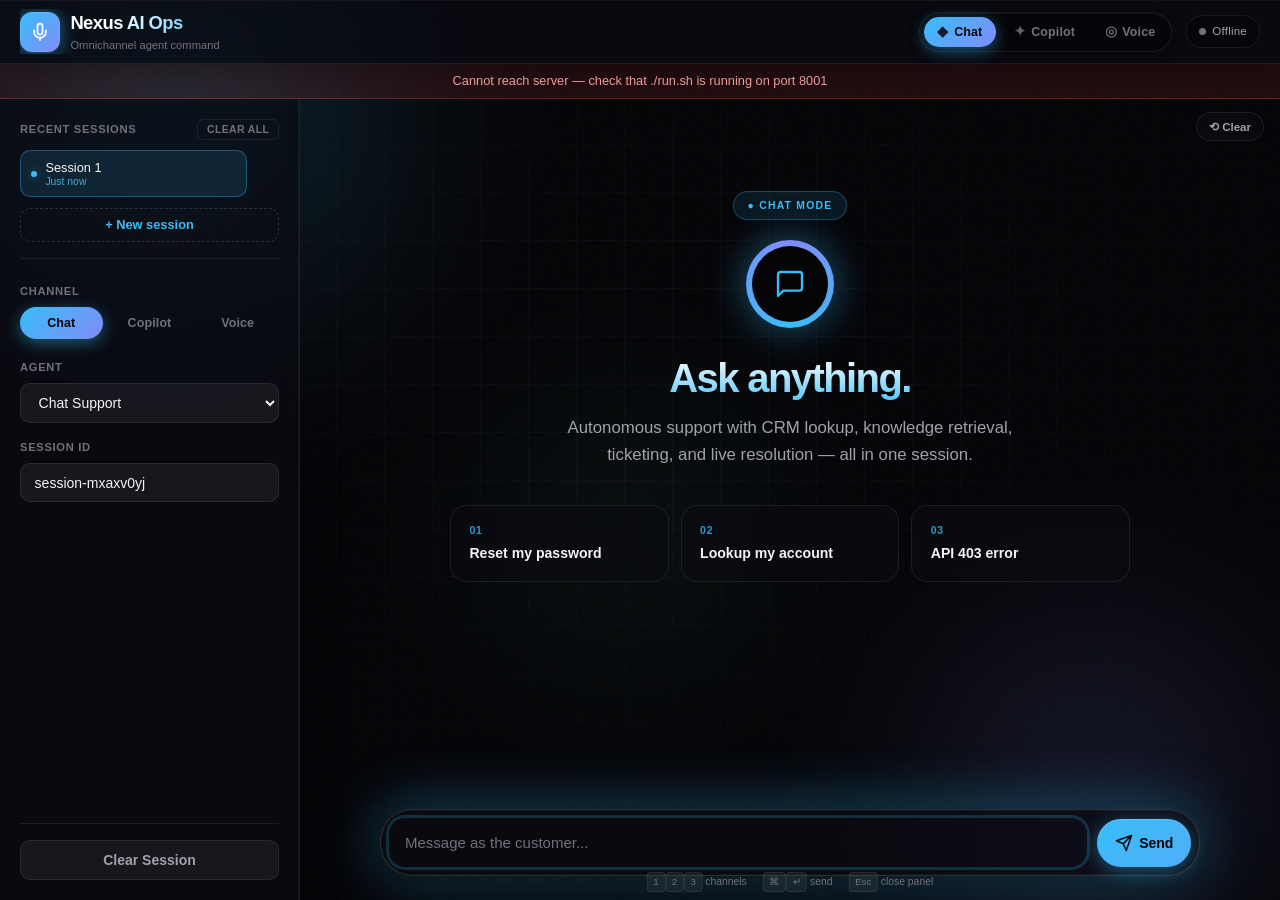
==== static/index.html @ c2dfa11c "Upgrade Nexus console UI with voice STT/TTS and session management. Deliver a premium operator conso" ====
<!DOCTYPE html>
<html lang="en">
<head>
  <meta charset="UTF-8" />
  <meta name="viewport" content="width=device-width, initial-scale=1.0, viewport-fit=cover" />
  <meta name="theme-color" content="#050508" />
  <meta name="description" content="Nexus AI Ops — omnichannel agent console" />
  <title>Nexus · AI Ops Console</title>
  <style>
    :root {
      --bg: #050508;
      --bg-elevated: #0c0c12;
      --surface: rgba(255, 255, 255, 0.04);
      --surface-hover: rgba(255, 255, 255, 0.07);
      --surface-2: rgba(255, 255, 255, 0.06);
      --glass: rgba(12, 12, 18, 0.72);
      --border: rgba(255, 255, 255, 0.08);
      --border-strong: rgba(255, 255, 255, 0.14);
      --text: #f4f4f5;
      --text-secondary: #a1a1aa;
      --text-muted: #71717a;
      --accent: #38bdf8;
      --accent-2: #818cf8;
      --accent-soft: rgba(56, 189, 248, 0.12);
      --accent-glow: rgba(56, 189, 248, 0.45);
      --accent-hover: #0ea5e9;
      --copilot: #c084fc;
      --copilot-glow: rgba(192, 132, 252, 0.4);
      --success: #34d399;
      --success-soft: rgba(52, 211, 153, 0.12);
      --warning: #fbbf24;
      --danger: #f87171;
      --voice: #2dd4bf;
      --voice-glow: rgba(45, 212, 191, 0.4);
      --voice-soft: rgba(45, 212, 191, 0.1);
      --radius-sm: 10px;
      --radius: 16px;
      --radius-lg: 24px;
      --radius-xl: 32px;
      --shadow: 0 8px 40px rgba(0, 0, 0, 0.55);
      --shadow-glow: 0 0 60px var(--mode-glow, rgba(56, 189, 248, 0.15));
      --header-h: 64px;
      --sidebar-w: 300px;
      --font: "DM Sans", -apple-system, BlinkMacSystemFont, sans-serif;
      --font-display: "Syne", "DM Sans", sans-serif;
      --transition: 0.25s cubic-bezier(0.4, 0, 0.2, 1);
      --mode-accent: var(--accent);
      --mode-glow: var(--accent-glow);
    }

    body[data-mode="copilot"] {
      --mode-accent: var(--copilot);
      --mode-glow: var(--copilot-glow);
    }
    body[data-mode="voice"] {
      --mode-accent: var(--voice);
      --mode-glow: var(--voice-glow);
    }

    @import url("https://fonts.googleapis.com/css2?family=DM+Sans:ital,opsz,wght@0,9..40,400;0,9..40,500;0,9..40,600;0,9..40,700;1,9..40,400&family=Syne:wght@600;700;800&display=swap");

    *, *::before, *::after { box-sizing: border-box; margin: 0; padding: 0; }

    html {
      height: 100%;
      -webkit-text-size-adjust: 100%;
    }

    body {
      font-family: var(--font);
      background: var(--bg);
      color: var(--text);
      min-height: 100%;
      min-height: 100dvh;
      display: flex;
      flex-direction: column;
      line-height: 1.5;
      overflow: hidden;
      transition: --mode-accent 0.6s ease;
    }

    .ambient-orbs {
      position: fixed;
      inset: 0;
      pointer-events: none;
      z-index: 0;
      overflow: hidden;
    }
    .orb {
      position: absolute;
      border-radius: 50%;
      filter: blur(80px);
      opacity: 0.5;
      animation: orbFloat 20s ease-in-out infinite;
    }
    .orb-1 {
      width: 55vw;
      height: 55vw;
      max-width: 600px;
      max-height: 600px;
      background: radial-gradient(circle, var(--mode-glow), transparent 70%);
      top: -20%;
      left: -10%;
    }
    .orb-2 {
      width: 45vw;
      height: 45vw;
      max-width: 500px;
      max-height: 500px;
      background: radial-gradient(circle, rgba(129, 140, 248, 0.35), transparent 70%);
      bottom: -15%;
      right: -5%;
      animation-delay: -7s;
    }
    .orb-3 {
      width: 30vw;
      height: 30vw;
      max-width: 350px;
      max-height: 350px;
      background: radial-gradient(circle, rgba(52, 211, 153, 0.2), transparent 70%);
      top: 40%;
      left: 35%;
      animation-delay: -14s;
    }
    @keyframes orbFloat {
      0%, 100% { transform: translate(0, 0) scale(1); }
      33% { transform: translate(3%, 5%) scale(1.05); }
      66% { transform: translate(-2%, 3%) scale(0.95); }
    }

    body::before {
      content: "";
      position: fixed;
      inset: 0;
      background-image:
        linear-gradient(rgba(255,255,255,0.025) 1px, transparent 1px),
        linear-gradient(90deg, rgba(255,255,255,0.025) 1px, transparent 1px);
      background-size: 48px 48px;
      mask-image: radial-gradient(ellipse 80% 70% at 50% 40%, black 20%, transparent 75%);
      pointer-events: none;
      z-index: 0;
    }

    body::after {
      content: "";
      position: fixed;
      inset: 0;
      background: url("data:image/svg+xml,%3Csvg viewBox='0 0 256 256' xmlns='http://www.w3.org/2000/svg'%3E%3Cfilter id='n'%3E%3CfeTurbulence type='fractalNoise' baseFrequency='0.9' numOctaves='4' stitchTiles='stitch'/%3E%3C/filter%3E%3Crect width='100%25' height='100%25' filter='url(%23n)' opacity='0.04'/%3E%3C/svg%3E");
      pointer-events: none;
      z-index: 0;
      opacity: 0.4;
    }

    /* ── Header ── */
    header {
      position: relative;
      z-index: 50;
      height: var(--header-h);
      padding: 0 1.25rem;
      padding-left: max(1.25rem, env(safe-area-inset-left));
      padding-right: max(1.25rem, env(safe-area-inset-right));
      background: var(--glass);
      backdrop-filter: blur(20px) saturate(1.4);
      -webkit-backdrop-filter: blur(20px) saturate(1.4);
      border-bottom: 1px solid var(--border);
      box-shadow: 0 1px 0 rgba(255,255,255,0.04) inset, 0 4px 30px rgba(0,0,0,0.3);
      display: flex;
      align-items: center;
      gap: 0.85rem;
      flex-shrink: 0;
    }

    .menu-btn {
      display: none;
      width: 40px;
      height: 40px;
      border: 1px solid var(--border);
      border-radius: var(--radius-sm);
      background: var(--surface);
      color: var(--text);
      cursor: pointer;
      align-items: center;
      justify-content: center;
      flex-shrink: 0;
      transition: background var(--transition);
    }
    .menu-btn:hover { background: var(--surface-hover); }
    .menu-btn svg { width: 20px; height: 20px; }

    .brand {
      display: flex;
      align-items: center;
      gap: 0.65rem;
      min-width: 0;
      flex: 1 1 auto;
      overflow: hidden;
    }

    .brand-icon {
      width: 40px;
      height: 40px;
      border-radius: 12px;
      background: linear-gradient(135deg, var(--mode-accent), var(--accent-2));
      display: flex;
      align-items: center;
      justify-content: center;
      flex-shrink: 0;
      box-shadow: 0 4px 20px var(--mode-glow), 0 0 0 1px rgba(255,255,255,0.1) inset;
      position: relative;
    }
    .brand-icon::after {
      content: "";
      position: absolute;
      inset: -2px;
      border-radius: 14px;
      background: linear-gradient(135deg, var(--mode-accent), transparent);
      opacity: 0.3;
      z-index: -1;
      filter: blur(6px);
    }
    .brand-icon svg { width: 20px; height: 20px; color: white; }

    .brand-text h1 {
      font-family: var(--font-display);
      font-size: clamp(1rem, 2.5vw, 1.15rem);
      font-weight: 700;
      letter-spacing: -0.03em;
      white-space: nowrap;
      overflow: hidden;
      text-overflow: ellipsis;
      background: linear-gradient(135deg, #fff 30%, var(--mode-accent));
      -webkit-background-clip: text;
      -webkit-text-fill-color: transparent;
      background-clip: text;
    }
    .brand-text p {
      font-size: 0.7rem;
      color: var(--text-muted);
      display: none;
    }
    @media (min-width: 480px) {
      .brand-text p { display: block; }
    }

    .header-modes {
      display: flex;
      gap: 0.2rem;
      background: rgba(0, 0, 0, 0.35);
      border: 1px solid var(--border);
      border-radius: 999px;
      padding: 4px;
      flex: 0 0 auto;
      flex-shrink: 0;
      z-index: 2;
      box-shadow: 0 2px 12px rgba(0,0,0,0.25), inset 0 1px 0 rgba(255,255,255,0.05);
    }
    .header-modes .tab {
      flex: 0 0 auto;
      min-width: 4.5rem;
      padding: 0.5rem 0.75rem;
      border-radius: 999px;
      touch-action: manipulation;
      display: inline-flex;
      align-items: center;
      justify-content: center;
      gap: 0.35rem;
    }
    .tab-icon { font-size: 0.85rem; line-height: 1; opacity: 0.85; }
    @media (max-width: 520px) {
      .header-modes .tab { font-size: 0.65rem; min-width: 3.5rem; padding: 0.4rem 0.45rem; }
      .status-pill span { display: none; }
      .brand-text p { display: none !important; }
    }

    .channel-bar {
      display: none;
      position: relative;
      z-index: 49;
      padding: 0.5rem 1rem;
      gap: 0.5rem;
      background: rgba(17, 24, 32, 0.95);
      border-bottom: 1px solid var(--border);
      flex-shrink: 0;
    }
    .channel-bar .tab {
      flex: 1;
      min-height: 40px;
      touch-action: manipulation;
    }
    @media (max-width: 640px) {
      .channel-bar { display: flex; }
    }

    .header-actions {
      display: flex;
      align-items: center;
      gap: 0.5rem;
      flex-shrink: 0;
    }

    .status-pill {
      display: flex;
      align-items: center;
      gap: 0.4rem;
      padding: 0.4rem 0.75rem;
      background: rgba(0, 0, 0, 0.3);
      border: 1px solid var(--border);
      border-radius: 999px;
      font-size: 0.72rem;
      font-weight: 500;
      color: var(--text-secondary);
      letter-spacing: 0.02em;
    }
    .status-dot {
      width: 7px;
      height: 7px;
      border-radius: 50%;
      background: var(--text-muted);
      flex-shrink: 0;
    }
    .status-dot.online {
      background: var(--success);
      box-shadow: 0 0 12px var(--success), 0 0 4px var(--success);
      animation: statusPulse 2s ease infinite;
    }
    @keyframes statusPulse {
      0%, 100% { opacity: 1; }
      50% { opacity: 0.6; }
    }

    /* ── Layout ── */
    .app-shell {
      position: relative;
      z-index: 1;
      flex: 1;
      display: flex;
      min-height: 0;
      overflow: hidden;
    }

    .sidebar-overlay {
      display: none;
      position: fixed;
      inset: 0;
      top: var(--header-h);
      background: rgba(0, 0, 0, 0.55);
      z-index: 40;
      opacity: 0;
      transition: opacity var(--transition);
      pointer-events: none;
    }
    .sidebar-overlay.open {
      opacity: 1;
      pointer-events: auto;
    }

    .sidebar {
      width: var(--sidebar-w);
      flex-shrink: 0;
      background: var(--glass);
      backdrop-filter: blur(24px) saturate(1.3);
      border-right: 1px solid var(--border);
      box-shadow: 4px 0 40px rgba(0,0,0,0.2), inset -1px 0 0 rgba(255,255,255,0.04);
      display: flex;
      flex-direction: column;
      gap: 1.25rem;
      padding: 1.25rem;
      padding-bottom: max(1.25rem, env(safe-area-inset-bottom));
      overflow-y: auto;
      transition: transform var(--transition);
    }

    @media (max-width: 899px) {
      .menu-btn { display: flex; }
      .sidebar {
        position: fixed;
        top: var(--header-h);
        left: 0;
        bottom: 0;
        z-index: 45;
        transform: translateX(-100%);
        box-shadow: var(--shadow);
      }
      .sidebar.open { transform: translateX(0); }
      .sidebar-overlay { display: block; }
    }

    .field label {
      display: block;
      font-size: 0.7rem;
      font-weight: 600;
      text-transform: uppercase;
      letter-spacing: 0.06em;
      color: var(--text-muted);
      margin-bottom: 0.45rem;
    }

    .field + .field { margin-top: 1rem; }

    select, input[type="text"] {
      width: 100%;
      padding: 0.65rem 0.85rem;
      background: var(--surface-2);
      border: 1px solid var(--border);
      border-radius: var(--radius-sm);
      color: var(--text);
      font-size: 0.875rem;
      font-family: inherit;
      transition: border-color var(--transition), box-shadow var(--transition);
    }
    select:focus, input:focus, textarea:focus {
      outline: none;
      border-color: var(--mode-accent);
      box-shadow: 0 0 0 3px color-mix(in srgb, var(--mode-accent) 20%, transparent);
    }

    .tabs, .header-modes {
      display: flex;
      gap: 0.35rem;
    }
    @media (min-width: 900px) {
      .sidebar .tabs { display: flex; }
    }
    @media (max-width: 899px) {
      .sidebar .tabs { display: none; }
    }

    .tab {
      flex: 1;
      padding: 0.55rem 0.5rem;
      background: transparent;
      border: none;
      border-radius: 999px;
      color: var(--text-muted);
      cursor: pointer;
      font-size: 0.78rem;
      font-weight: 600;
      font-family: inherit;
      text-align: center;
      transition: all var(--transition);
      white-space: nowrap;
      letter-spacing: 0.01em;
    }
    .tab:hover { color: var(--text); background: var(--surface-hover); }
    .tab.active {
      background: linear-gradient(135deg, var(--mode-accent), color-mix(in srgb, var(--mode-accent) 60%, var(--accent-2)));
      color: #050508;
      box-shadow: 0 4px 16px var(--mode-glow), inset 0 1px 0 rgba(255,255,255,0.25);
    }
    body[data-mode="copilot"] .tab.active[data-mode="copilot"],
    body[data-mode="copilot"] .channel-bar .tab.active {
      background: linear-gradient(135deg, #c084fc, #a855f7);
      box-shadow: 0 4px 16px var(--copilot-glow);
    }
    body[data-mode="voice"] .tab.active[data-mode="voice"],
    body[data-mode="voice"] .channel-bar .tab.active {
      background: linear-gradient(135deg, #2dd4bf, #14b8a6);
      box-shadow: 0 4px 16px var(--voice-glow);
    }
    body[data-mode="chat"] .tab.active[data-mode="chat"],
    body[data-mode="chat"] .channel-bar .tab.active {
      background: linear-gradient(135deg, #38bdf8, #818cf8);
      box-shadow: 0 4px 16px var(--accent-glow);
    }

    .sidebar-footer {
      margin-top: auto;
      padding-top: 1rem;
      border-top: 1px solid var(--border);
    }

    .btn {
      display: inline-flex;
      align-items: center;
      justify-content: center;
      gap: 0.4rem;
      padding: 0.7rem 1.1rem;
      border: none;
      border-radius: var(--radius-sm);
      font-size: 0.875rem;
      font-weight: 600;
      font-family: inherit;
      cursor: pointer;
      transition: all var(--transition);
    }
    .btn:disabled { opacity: 0.45; cursor: not-allowed; }
    .btn-primary {
      background: linear-gradient(135deg, var(--mode-accent), color-mix(in srgb, var(--mode-accent) 70%, var(--accent-2)));
      color: #050508;
      font-weight: 700;
      box-shadow: 0 4px 20px var(--mode-glow), inset 0 1px 0 rgba(255,255,255,0.2);
    }
    .btn-primary:hover:not(:disabled) {
      filter: brightness(1.1);
      transform: translateY(-1px);
      box-shadow: 0 6px 28px var(--mode-glow);
    }
    .btn-success {
      background: var(--success);
      color: white;
      width: 100%;
    }
    .btn-success:hover:not(:disabled) { filter: brightness(1.08); }
    .btn-ghost {
      background: var(--surface-2);
      color: var(--text-secondary);
      border: 1px solid var(--border);
      width: 100%;
    }
    .btn-ghost:hover:not(:disabled) {
      background: var(--surface-hover);
      color: var(--text);
    }

    .call-info {
      font-size: 0.75rem;
      color: var(--text-muted);
      padding: 0.75rem;
      background: var(--surface-2);
      border: 1px solid var(--border);
      border-radius: var(--radius-sm);
      line-height: 1.55;
      margin-top: 0.75rem;
    }

    /* ── Main chat area ── */
    .main {
      position: relative;
      flex: 1;
      display: flex;
      flex-direction: column;
      min-width: 0;
      min-height: 0;
      background: transparent;
    }

    .messages {
      flex: 1;
      min-height: 0;
      overflow-y: auto;
      overflow-x: hidden;
      padding: 1.5rem;
      padding-left: max(1.5rem, env(safe-area-inset-left));
      padding-right: max(1.5rem, env(safe-area-inset-right));
      display: flex;
      flex-direction: column;
      gap: 1.15rem;
      overscroll-behavior: contain;
      -webkit-overflow-scrolling: touch;
      max-width: 920px;
      width: 100%;
      margin: 0 auto;
    }

    @media (min-width: 768px) {
      .messages { padding: 2rem 2.5rem; }
    }

    .welcome {
      display: flex;
      flex-direction: column;
      align-items: center;
      justify-content: center;
      text-align: center;
      padding: 2.5rem 1rem 3rem;
      min-height: min(65vh, 520px);
      animation: fadeUp 0.5s ease;
      position: relative;
      width: 100%;
    }
    @keyframes fadeUp {
      from { opacity: 0; transform: translateY(20px); }
      to { opacity: 1; transform: translateY(0); }
    }

    .welcome-hero-ring {
      width: 88px;
      height: 88px;
      border-radius: 50%;
      background: conic-gradient(from 180deg, var(--mode-accent), var(--accent-2), var(--mode-accent));
      display: flex;
      align-items: center;
      justify-content: center;
      margin-bottom: 1.75rem;
      animation: ringSpin 8s linear infinite;
      box-shadow: 0 0 40px var(--mode-glow);
    }
    .welcome-hero-ring-inner {
      width: 76px;
      height: 76px;
      border-radius: 50%;
      background: var(--bg);
      display: flex;
      align-items: center;
      justify-content: center;
    }
    .welcome-hero-ring-inner svg {
      width: 32px;
      height: 32px;
      color: var(--mode-accent);
    }
    @keyframes ringSpin {
      to { transform: rotate(360deg); }
    }

    .welcome-title {
      font-family: var(--font-display);
      font-size: clamp(1.75rem, 5vw, 2.5rem);
      font-weight: 800;
      letter-spacing: -0.04em;
      line-height: 1.1;
      margin-bottom: 0.85rem;
      max-width: 520px;
      background: linear-gradient(180deg, #fff 0%, var(--mode-accent) 120%);
      -webkit-background-clip: text;
      -webkit-text-fill-color: transparent;
      background-clip: text;
    }
    .welcome-sub {
      color: var(--text-secondary);
      font-size: clamp(0.9rem, 2vw, 1.05rem);
      max-width: 500px;
      line-height: 1.65;
      font-weight: 400;
    }

    .channel-badge {
      display: inline-flex;
      align-items: center;
      gap: 0.35rem;
      font-size: 0.65rem;
      font-weight: 700;
      text-transform: uppercase;
      letter-spacing: 0.12em;
      padding: 0.35rem 0.85rem;
      border-radius: 999px;
      margin-bottom: 1.25rem;
      border: 1px solid;
    }
    .channel-badge.chat {
      background: rgba(56, 189, 248, 0.1);
      color: var(--accent);
      border-color: rgba(56, 189, 248, 0.3);
    }
    .channel-badge.copilot {
      background: rgba(192, 132, 252, 0.1);
      color: var(--copilot);
      border-color: rgba(192, 132, 252, 0.3);
    }
    .channel-badge.voice {
      background: rgba(45, 212, 191, 0.1);
      color: var(--voice);
      border-color: rgba(45, 212, 191, 0.3);
    }

    .suggestions {
      display: grid;
      grid-template-columns: repeat(auto-fit, minmax(200px, 1fr));
      gap: 0.75rem;
      margin-top: 2.25rem;
      width: 100%;
      max-width: 680px;
    }

    .suggestion {
      position: relative;
      padding: 1.1rem 1.15rem;
      background: var(--glass);
      backdrop-filter: blur(12px);
      border: 1px solid var(--border);
      border-radius: var(--radius);
      font-size: 0.88rem;
      font-weight: 600;
      font-family: inherit;
      cursor: pointer;
      color: var(--text);
      text-align: left;
      transition: all 0.3s cubic-bezier(0.4, 0, 0.2, 1);
      line-height: 1.4;
      overflow: hidden;
      display: flex;
      flex-direction: column;
      gap: 0.35rem;
      animation: fadeUp 0.5s ease backwards;
    }
    .suggestion:nth-child(1) { animation-delay: 0.1s; }
    .suggestion:nth-child(2) { animation-delay: 0.18s; }
    .suggestion:nth-child(3) { animation-delay: 0.26s; }
    .suggestion::before {
      content: "";
      position: absolute;
      inset: 0;
      background: linear-gradient(135deg, var(--mode-glow), transparent 60%);
      opacity: 0;
      transition: opacity var(--transition);
    }
    .suggestion:hover {
      border-color: color-mix(in srgb, var(--mode-accent) 50%, transparent);
      transform: translateY(-3px);
      box-shadow: 0 12px 40px rgba(0,0,0,0.35), 0 0 0 1px color-mix(in srgb, var(--mode-accent) 30%, transparent);
    }
    .suggestion:hover::before { opacity: 0.15; }
    .suggestion-num {
      font-size: 0.65rem;
      font-weight: 700;
      color: var(--mode-accent);
      letter-spacing: 0.08em;
      opacity: 0.8;
    }
    .suggestion-label { position: relative; z-index: 1; }
    .suggestion-arrow {
      position: absolute;
      right: 1rem;
      top: 50%;
      transform: translateY(-50%);
      color: var(--mode-accent);
      opacity: 0;
      transition: all var(--transition);
      font-size: 1.1rem;
    }
    .suggestion:hover .suggestion-arrow {
      opacity: 1;
      right: 0.85rem;
    }

    /* ── Messages ── */
    .msg-row {
      display: flex;
      gap: 0.65rem;
      max-width: 100%;
      animation: fadeUp 0.25s ease;
    }
    .msg-row.user { flex-direction: row-reverse; align-self: flex-end; }
    .msg-row.agent, .msg-row.voice { align-self: flex-start; }
    .msg-row.system { align-self: center; justify-content: center; }

    .avatar {
      width: 36px;
      height: 36px;
      border-radius: 50%;
      flex-shrink: 0;
      display: flex;
      align-items: center;
      justify-content: center;
      font-size: 0.65rem;
      font-weight: 800;
      margin-top: 2px;
      letter-spacing: -0.02em;
      box-shadow: 0 2px 12px rgba(0,0,0,0.3);
    }
    .msg-row.user .avatar {
      background: linear-gradient(135deg, var(--mode-accent), var(--accent-2));
      color: #050508;
    }
    .msg-row.agent .avatar {
      background: var(--glass);
      border: 1px solid var(--border-strong);
      color: var(--mode-accent);
      backdrop-filter: blur(8px);
    }
    .msg-row.voice .avatar {
      background: linear-gradient(135deg, rgba(45,212,191,0.2), rgba(45,212,191,0.05));
      border: 1px solid rgba(45, 212, 191, 0.35);
      color: var(--voice);
    }
    .msg-row.copilot .bubble {
      background: linear-gradient(135deg, rgba(192,132,252,0.12), rgba(168,85,247,0.06));
      border: 1px solid rgba(192, 132, 252, 0.25);
      box-shadow: 0 4px 24px rgba(192, 132, 252, 0.08), inset 0 1px 0 rgba(255,255,255,0.05);
    }
    .msg-row.copilot .avatar {
      background: linear-gradient(135deg, rgba(192,132,252,0.25), rgba(168,85,247,0.1));
      border: 1px solid rgba(192, 132, 252, 0.4);
      color: var(--copilot);
    }
    .msg-row.copilot .bubble-label {
      color: var(--copilot);
      font-size: 0.65rem;
      font-weight: 700;
      text-transform: uppercase;
      letter-spacing: 0.08em;
      margin-bottom: 0.4rem;
    }
    .copilot-line { margin: 0.35rem 0; }
    .copilot-line strong { color: var(--text); }

    textarea.summary-input {
      width: 100%;
      min-height: 88px;
      padding: 0.65rem 0.85rem;
      background: var(--surface-2);
      border: 1px solid var(--border);
      border-radius: var(--radius-sm);
      color: var(--text);
      font-size: 0.875rem;
      font-family: inherit;
      resize: vertical;
      line-height: 1.5;
    }

    .bubble {
      max-width: min(85%, 640px);
      padding: 1rem 1.15rem;
      border-radius: var(--radius-lg);
      font-size: clamp(0.875rem, 2vw, 0.9375rem);
      line-height: 1.6;
      word-break: break-word;
    }
    .msg-row.user .bubble {
      background: linear-gradient(135deg, color-mix(in srgb, var(--mode-accent) 90%, white), var(--mode-accent));
      color: #050508;
      border-bottom-right-radius: 6px;
      box-shadow: 0 4px 20px var(--mode-glow);
      font-weight: 500;
    }
    .msg-row.agent .bubble {
      background: var(--glass);
      backdrop-filter: blur(12px);
      border: 1px solid var(--border-strong);
      border-bottom-left-radius: 6px;
      box-shadow: 0 4px 20px rgba(0,0,0,0.2), inset 0 1px 0 rgba(255,255,255,0.04);
    }
    .msg-row.voice .bubble {
      background: linear-gradient(135deg, rgba(45,212,191,0.1), rgba(45,212,191,0.04));
      border: 1px solid rgba(45, 212, 191, 0.25);
      border-bottom-left-radius: 6px;
      box-shadow: 0 4px 20px rgba(45, 212, 191, 0.08);
    }
    .msg-row.system .bubble {
      background: rgba(255,255,255,0.03);
      border: 1px dashed var(--border-strong);
      color: var(--text-muted);
      font-size: 0.78rem;
      text-align: center;
      padding: 0.65rem 1.15rem;
      max-width: 90%;
      border-radius: 999px;
    }

    .bubble-label {
      font-size: 0.68rem;
      font-weight: 600;
      text-transform: uppercase;
      letter-spacing: 0.05em;
      margin-bottom: 0.35rem;
      opacity: 0.85;
    }
    .msg-row.voice .bubble-label { color: var(--voice); }

    .meta-chips {
      display: flex;
      flex-wrap: wrap;
      gap: 0.35rem;
      margin-top: 0.6rem;
    }
    .chip {
      display: inline-flex;
      align-items: center;
      gap: 0.25rem;
      padding: 0.2rem 0.5rem;
      background: rgba(0, 0, 0, 0.2);
      border-radius: 6px;
      font-size: 0.68rem;
      font-weight: 500;
      color: var(--text-muted);
    }
    .msg-row.agent .chip {
      background: var(--surface-2);
      color: var(--text-secondary);
    }
    .chip.good { color: var(--success); }
    .chip.warn { color: var(--warning); }
    .chip.bad { color: var(--danger); }

    .typing {
      display: flex;
      align-items: center;
      gap: 0.65rem;
      align-self: flex-start;
      padding: 0.5rem 0;
      color: var(--text-muted);
      font-size: 0.85rem;
    }
    .typing-dots {
      display: flex;
      gap: 4px;
    }
    .typing-dots span {
      width: 6px;
      height: 6px;
      border-radius: 50%;
      background: var(--text-muted);
      animation: bounce 1.2s infinite;
    }
    .typing-dots span:nth-child(2) { animation-delay: 0.15s; }
    .typing-dots span:nth-child(3) { animation-delay: 0.3s; }
    @keyframes bounce {
      0%, 60%, 100% { transform: translateY(0); opacity: 0.4; }
      30% { transform: translateY(-4px); opacity: 1; }
    }

    /* ── Input area ── */
    .composer {
      flex-shrink: 0;
      padding: 0.5rem 1rem 1.25rem;
      padding-bottom: max(1.25rem, env(safe-area-inset-bottom));
      padding-left: max(1rem, env(safe-area-inset-left));
      padding-right: max(1rem, env(safe-area-inset-right));
      background: transparent;
      border-top: none;
    }
    @media (min-width: 768px) {
      .composer { padding: 0.75rem 1.5rem 1.5rem; }
    }

    .composer-inner {
      display: flex;
      gap: 0.65rem;
      align-items: flex-end;
      max-width: 820px;
      margin: 0 auto;
      padding: 0.5rem;
      background: var(--glass);
      backdrop-filter: blur(24px) saturate(1.3);
      border: 1px solid var(--border-strong);
      border-radius: var(--radius-xl);
      box-shadow: var(--shadow), 0 0 0 1px rgba(255,255,255,0.04) inset, var(--shadow-glow);
    }

    textarea {
      flex: 1;
      padding: 0.85rem 1rem;
      background: transparent;
      border: none;
      border-radius: var(--radius);
      color: var(--text);
      font-size: 0.9375rem;
      font-family: inherit;
      resize: none;
      min-height: 48px;
      max-height: 140px;
      line-height: 1.45;
    }
    textarea:focus { outline: none; }
    textarea::placeholder { color: var(--text-muted); }

    .composer .btn {
      flex-shrink: 0;
      min-width: 80px;
      height: 48px;
      border-radius: var(--radius-lg);
    }
    @media (max-width: 479px) {
      .composer .btn span { display: none; }
      .composer .btn { min-width: 48px; padding: 0; }
    }

    .composer .btn.recording {
      background: var(--danger) !important;
      color: white;
      animation: pulse-rec 1s infinite;
    }
    @keyframes pulse-rec {
      0%, 100% { box-shadow: 0 0 0 0 rgba(239, 68, 68, 0.5); }
      50% { box-shadow: 0 0 0 8px rgba(239, 68, 68, 0); }
    }

    .sidebar-extra { display: none; }
    .sidebar-extra.active { display: block; }

    .composer { display: none; }
    .composer.composer-active { display: block; }

    .scroll-bottom-btn {
      position: absolute;
      bottom: 5.5rem;
      right: max(1rem, env(safe-area-inset-right));
      z-index: 20;
      display: none;
      padding: 0.5rem 0.85rem;
      border-radius: 999px;
      border: 1px solid var(--border);
      background: var(--surface);
      color: var(--text-secondary);
      font-size: 0.75rem;
      font-weight: 600;
      font-family: inherit;
      cursor: pointer;
      box-shadow: var(--shadow);
    }
    .scroll-bottom-btn.visible { display: block; }
    .scroll-bottom-btn:hover { color: var(--text); background: var(--surface-hover); }

    .clear-session-btn {
      position: absolute;
      top: 0.85rem;
      right: max(1rem, env(safe-area-inset-right));
      z-index: 20;
      display: inline-flex;
      align-items: center;
      gap: 0.35rem;
      padding: 0.4rem 0.75rem;
      border-radius: 999px;
      border: 1px solid var(--border);
      background: var(--glass);
      backdrop-filter: blur(12px);
      color: var(--text-secondary);
      font-size: 0.72rem;
      font-weight: 600;
      font-family: inherit;
      cursor: pointer;
      transition: all var(--transition);
    }
    .clear-session-btn:hover {
      color: var(--text);
      border-color: color-mix(in srgb, var(--mode-accent) 40%, transparent);
      box-shadow: 0 0 20px color-mix(in srgb, var(--mode-accent) 15%, transparent);
    }
    .clear-session-btn:disabled { opacity: 0.5; cursor: wait; }

    /* ── Connection banner ── */
    .connection-banner {
      display: none;
      align-items: center;
      justify-content: center;
      gap: 0.5rem;
      padding: 0.45rem 1rem;
      background: rgba(239, 68, 68, 0.12);
      border-bottom: 1px solid rgba(239, 68, 68, 0.35);
      color: #fca5a5;
      font-size: 0.8rem;
      font-weight: 500;
      flex-shrink: 0;
      z-index: 48;
    }
    .connection-banner.visible { display: flex; }
    .connection-banner.degraded {
      background: rgba(245, 158, 11, 0.12);
      border-color: rgba(245, 158, 11, 0.35);
      color: #fcd34d;
    }

    /* ── Toast notifications ── */
    .toast-stack {
      position: fixed;
      bottom: max(1rem, env(safe-area-inset-bottom));
      right: max(1rem, env(safe-area-inset-right));
      z-index: 100;
      display: flex;
      flex-direction: column;
      gap: 0.5rem;
      pointer-events: none;
      max-width: min(360px, calc(100vw - 2rem));
    }
    .toast {
      pointer-events: auto;
      padding: 0.75rem 1rem;
      background: var(--glass);
      backdrop-filter: blur(16px);
      border: 1px solid var(--border-strong);
      border-radius: var(--radius);
      font-size: 0.82rem;
      color: var(--text);
      box-shadow: var(--shadow);
      animation: toastIn 0.3s ease;
      display: flex;
      align-items: flex-start;
      gap: 0.5rem;
    }
    .toast.success { border-color: rgba(34, 197, 94, 0.4); }
    .toast.error { border-color: rgba(239, 68, 68, 0.4); }
    @keyframes toastIn {
      from { opacity: 0; transform: translateY(8px); }
      to { opacity: 1; transform: translateY(0); }
    }

    /* ── Voice call HUD ── */
    .voice-hud {
      display: none;
      align-items: center;
      gap: 1rem;
      padding: 0.85rem 1.5rem;
      background: linear-gradient(90deg, rgba(45,212,191,0.1), transparent 60%);
      border-bottom: 1px solid rgba(45, 212, 191, 0.2);
      flex-shrink: 0;
      backdrop-filter: blur(12px);
    }
    .voice-hud.active { display: flex; }
    .voice-hud-caller {
      display: flex;
      align-items: center;
      gap: 0.65rem;
      min-width: 0;
      flex: 1;
    }
    .voice-hud-avatar {
      width: 40px;
      height: 40px;
      border-radius: 50%;
      background: var(--voice-soft);
      border: 2px solid rgba(16, 185, 129, 0.4);
      display: flex;
      align-items: center;
      justify-content: center;
      color: var(--voice);
      flex-shrink: 0;
    }
    .voice-hud-meta h3 {
      font-size: 0.9rem;
      font-weight: 600;
      white-space: nowrap;
      overflow: hidden;
      text-overflow: ellipsis;
    }
    .voice-hud-meta p {
      font-size: 0.72rem;
      color: var(--text-muted);
    }
    .voice-hud-status {
      display: flex;
      align-items: center;
      gap: 0.35rem;
      font-size: 0.72rem;
      font-weight: 600;
      color: var(--voice);
      text-transform: uppercase;
      letter-spacing: 0.05em;
    }
    .voice-hud-status .pulse {
      width: 8px;
      height: 8px;
      border-radius: 50%;
      background: var(--voice);
      animation: pulse-dot 1.5s infinite;
    }
    @keyframes pulse-dot {
      0%, 100% { opacity: 1; transform: scale(1); }
      50% { opacity: 0.5; transform: scale(0.85); }
    }
    .voice-waveform {
      display: flex;
      align-items: center;
      gap: 3px;
      height: 28px;
      padding: 0 0.5rem;
    }
    .voice-waveform span {
      width: 3px;
      border-radius: 2px;
      background: var(--voice);
      animation: wave 0.8s ease-in-out infinite;
    }
    .voice-waveform span:nth-child(1) { height: 8px; animation-delay: 0s; }
    .voice-waveform span:nth-child(2) { height: 16px; animation-delay: 0.1s; }
    .voice-waveform span:nth-child(3) { height: 22px; animation-delay: 0.2s; }
    .voice-waveform span:nth-child(4) { height: 14px; animation-delay: 0.3s; }
    .voice-waveform span:nth-child(5) { height: 20px; animation-delay: 0.15s; }
    .voice-waveform span:nth-child(6) { height: 10px; animation-delay: 0.25s; }
    .voice-waveform.idle span { animation: none; height: 4px !important; opacity: 0.35; }
    @keyframes wave {
      0%, 100% { transform: scaleY(0.5); opacity: 0.5; }
      50% { transform: scaleY(1); opacity: 1; }
    }
    .voice-timer {
      font-variant-numeric: tabular-nums;
      font-size: 1.1rem;
      font-weight: 700;
      color: var(--text);
      min-width: 4.5rem;
      text-align: center;
    }
    .btn-end-call {
      padding: 0.5rem 0.85rem;
      background: rgba(239, 68, 68, 0.15);
      border: 1px solid rgba(239, 68, 68, 0.4);
      border-radius: var(--radius-sm);
      color: #fca5a5;
      font-size: 0.75rem;
      font-weight: 600;
      font-family: inherit;
      cursor: pointer;
      flex-shrink: 0;
      transition: background var(--transition);
    }
    .btn-end-call:hover { background: rgba(239, 68, 68, 0.25); }

    /* ── Copilot split workspace ── */
    .main-content {
      flex: 1;
      display: flex;
      flex-direction: column;
      min-height: 0;
      min-width: 0;
    }
    body[data-mode="copilot"] .main-content {
      flex-direction: row;
    }
    @media (max-width: 899px) {
      body[data-mode="copilot"] .main-content { flex-direction: column; }
    }
    .chat-column {
      flex: 1;
      display: flex;
      flex-direction: column;
      min-height: 0;
      min-width: 0;
      position: relative;
    }
    .copilot-transcript-pane {
      display: none;
      width: 38%;
      max-width: 420px;
      min-width: 260px;
      border-right: 1px solid var(--border);
      flex-direction: column;
      background: linear-gradient(180deg, rgba(192,132,252,0.06), transparent);
      flex-shrink: 0;
    }
    body[data-mode="copilot"] .copilot-transcript-pane { display: flex; }
    @media (max-width: 899px) {
      body[data-mode="copilot"] .copilot-transcript-pane { display: none; }
    }
    .copilot-transcript-header {
      padding: 0.85rem 1rem;
      border-bottom: 1px solid var(--border);
      font-size: 0.7rem;
      font-weight: 600;
      text-transform: uppercase;
      letter-spacing: 0.06em;
      color: #a78bfa;
      display: flex;
      align-items: center;
      justify-content: space-between;
      gap: 0.5rem;
    }
    .copilot-transcript-body {
      flex: 1;
      overflow-y: auto;
      padding: 1rem;
      font-size: 0.85rem;
      line-height: 1.65;
      color: var(--text-secondary);
    }
    .copilot-transcript-body .line-customer {
      margin-bottom: 0.65rem;
      padding-left: 0.65rem;
      border-left: 2px solid rgba(139, 92, 246, 0.4);
    }
    .copilot-transcript-body .line-customer strong { color: #c4b5fd; }
    .copilot-transcript-empty {
      color: var(--text-muted);
      font-style: italic;
      text-align: center;
      padding: 2rem 1rem;
    }

    /* ── Bubble actions & markdown ── */
    .bubble-wrap { position: relative; max-width: min(85%, 640px); }
    .msg-row.user .bubble-wrap { max-width: min(85%, 640px); }
    .bubble-actions {
      display: flex;
      gap: 0.35rem;
      margin-top: 0.5rem;
      opacity: 0;
      transition: opacity var(--transition);
    }
    .msg-row:hover .bubble-actions,
    .msg-row:focus-within .bubble-actions { opacity: 1; }
    .bubble-action {
      padding: 0.25rem 0.55rem;
      background: rgba(0, 0, 0, 0.2);
      border: 1px solid var(--border);
      border-radius: 6px;
      font-size: 0.68rem;
      font-weight: 500;
      color: var(--text-muted);
      cursor: pointer;
      font-family: inherit;
      transition: all var(--transition);
    }
    .bubble-action:hover { color: var(--text); background: var(--surface-hover); }
    .bubble-action.copied { color: var(--success); border-color: rgba(34, 197, 94, 0.4); }
    .md-content code {
      background: rgba(0, 0, 0, 0.25);
      padding: 0.1rem 0.35rem;
      border-radius: 4px;
      font-size: 0.85em;
    }
    .md-content pre {
      background: rgba(0, 0, 0, 0.3);
      padding: 0.65rem 0.85rem;
      border-radius: var(--radius-sm);
      overflow-x: auto;
      margin: 0.5rem 0;
      font-size: 0.82rem;
    }
    .md-content ul, .md-content ol {
      margin: 0.35rem 0 0.35rem 1.25rem;
    }
    .md-content a { color: var(--accent); text-decoration: underline; }
    .source-chips { margin-top: 0.5rem; }
    .source-chip {
      display: inline-flex;
      align-items: center;
      gap: 0.25rem;
      padding: 0.2rem 0.5rem;
      background: rgba(59, 130, 246, 0.1);
      border: 1px solid rgba(59, 130, 246, 0.25);
      border-radius: 6px;
      font-size: 0.65rem;
      color: #93c5fd;
      margin-right: 0.35rem;
      margin-top: 0.25rem;
    }

    /* ── Session history rail ── */
    .session-rail {
      border-bottom: 1px solid var(--border);
      padding-bottom: 1rem;
      margin-bottom: 0.25rem;
    }
    .session-rail-head {
      display: flex;
      align-items: center;
      justify-content: space-between;
      gap: 0.5rem;
      margin-bottom: 0.65rem;
    }
    .session-rail-head h3 {
      font-size: 0.7rem;
      font-weight: 600;
      text-transform: uppercase;
      letter-spacing: 0.06em;
      color: var(--text-muted);
      margin: 0;
    }
    .session-clear-all {
      padding: 0.25rem 0.55rem;
      background: transparent;
      border: 1px solid var(--border);
      border-radius: 6px;
      color: var(--text-muted);
      font-size: 0.65rem;
      font-weight: 600;
      font-family: inherit;
      cursor: pointer;
      transition: all var(--transition);
      text-transform: uppercase;
      letter-spacing: 0.04em;
    }
    .session-clear-all:hover:not(:disabled) {
      color: #fca5a5;
      border-color: rgba(248, 113, 113, 0.4);
      background: rgba(248, 113, 113, 0.08);
    }
    .session-clear-all:disabled {
      opacity: 0.35;
      cursor: not-allowed;
    }
    .session-list-wrap {
      max-height: 200px;
      overflow-y: auto;
      margin-bottom: 0.35rem;
      scrollbar-width: thin;
    }
    .session-empty {
      display: none;
      text-align: center;
      padding: 1rem 0.5rem;
      font-size: 0.78rem;
      color: var(--text-muted);
      font-style: italic;
    }
    .session-empty.visible { display: block; }
    .session-row {
      display: flex;
      align-items: stretch;
      gap: 0.25rem;
      margin-bottom: 0.3rem;
    }
    .session-row.active .session-item {
      background: color-mix(in srgb, var(--mode-accent) 12%, transparent);
      border-color: color-mix(in srgb, var(--mode-accent) 35%, transparent);
      color: var(--text);
    }
    .session-item {
      display: flex;
      align-items: center;
      gap: 0.5rem;
      flex: 1;
      min-width: 0;
      padding: 0.55rem 0.65rem;
      background: transparent;
      border: 1px solid transparent;
      border-radius: var(--radius-sm);
      color: var(--text-secondary);
      font-size: 0.8rem;
      font-family: inherit;
      cursor: pointer;
      text-align: left;
      transition: all var(--transition);
    }
    .session-item:hover { background: var(--surface-hover); color: var(--text); }
    .session-item-text {
      flex: 1;
      min-width: 0;
      display: flex;
      flex-direction: column;
      gap: 0.1rem;
    }
    .session-label {
      overflow: hidden;
      text-overflow: ellipsis;
      white-space: nowrap;
      font-weight: 500;
    }
    .session-meta {
      font-size: 0.65rem;
      color: var(--text-muted);
    }
    .session-row.active .session-meta { color: color-mix(in srgb, var(--mode-accent) 70%, var(--text-muted)); }
    .session-delete {
      flex-shrink: 0;
      width: 28px;
      border: 1px solid transparent;
      border-radius: var(--radius-sm);
      background: transparent;
      color: var(--text-muted);
      font-size: 1rem;
      line-height: 1;
      cursor: pointer;
      font-family: inherit;
      opacity: 0;
      transition: all var(--transition);
    }
    .session-row:hover .session-delete,
    .session-row:focus-within .session-delete { opacity: 1; }
    .session-delete:hover {
      color: #fca5a5;
      background: rgba(248, 113, 113, 0.1);
      border-color: rgba(248, 113, 113, 0.3);
    }
    .session-item .dot {
      width: 6px;
      height: 6px;
      border-radius: 50%;
      background: var(--text-muted);
      flex-shrink: 0;
    }
    .session-row.active .session-item .dot {
      background: var(--mode-accent);
      box-shadow: 0 0 8px var(--mode-glow);
    }
    .session-new-btn {
      width: 100%;
      margin-top: 0.15rem;
      border: 1px dashed var(--border-strong);
      color: var(--mode-accent);
      font-weight: 600;
      justify-content: center;
    }
    .session-new-btn:hover {
      background: color-mix(in srgb, var(--mode-accent) 8%, transparent);
      border-color: color-mix(in srgb, var(--mode-accent) 40%, transparent);
      color: var(--text);
    }

    /* ── Keyboard hints ── */
    .kbd-hint {
      display: none;
      position: absolute;
      bottom: 0.5rem;
      left: 50%;
      transform: translateX(-50%);
      font-size: 0.65rem;
      color: var(--text-muted);
      gap: 1rem;
      pointer-events: none;
      z-index: 5;
    }
    .kbd-hint kbd {
      display: inline-block;
      padding: 0.1rem 0.35rem;
      background: var(--surface-2);
      border: 1px solid var(--border);
      border-radius: 4px;
      font-size: 0.6rem;
      font-family: inherit;
    }
    @media (min-width: 900px) {
      .kbd-hint { display: flex; }
    }

    .stream-cursor {
      display: inline-block;
      width: 2px;
      height: 1em;
      background: var(--accent);
      margin-left: 2px;
      vertical-align: text-bottom;
      animation: blink 0.8s step-end infinite;
    }
    @keyframes blink { 50% { opacity: 0; } }

    @media (prefers-reduced-motion: reduce) {
      *, *::before, *::after {
        animation-duration: 0.01ms !important;
        transition-duration: 0.01ms !important;
      }
    }
  </style>
</head>
<body>
  <div class="ambient-orbs" aria-hidden="true">
    <div class="orb orb-1"></div>
    <div class="orb orb-2"></div>
    <div class="orb orb-3"></div>
  </div>
  <header>
    <button class="menu-btn" id="menuBtn" aria-label="Open settings panel" type="button">
      <svg viewBox="0 0 24 24" fill="none" stroke="currentColor" stroke-width="2" stroke-linecap="round">
        <line x1="3" y1="6" x2="21" y2="6"/><line x1="3" y1="12" x2="21" y2="12"/><line x1="3" y1="18" x2="21" y2="18"/>
      </svg>
    </button>

    <div class="brand">
      <div class="brand-icon">
        <svg viewBox="0 0 24 24" fill="none" stroke="currentColor" stroke-width="2" stroke-linecap="round" stroke-linejoin="round">
          <path d="M12 2a3 3 0 0 0-3 3v7a3 3 0 0 0 6 0V5a3 3 0 0 0-3-3Z"/>
          <path d="M19 10v2a7 7 0 0 1-14 0v-2"/><line x1="12" y1="19" x2="12" y2="22"/>
        </svg>
      </div>
      <div class="brand-text">
        <h1>Nexus AI Ops</h1>
        <p>Omnichannel agent command</p>
      </div>
    </div>

    <div class="header-modes" id="headerModes">
      <button class="tab active" data-mode="chat" type="button"><span class="tab-icon">◆</span>Chat</button>
      <button class="tab" data-mode="copilot" type="button"><span class="tab-icon">✦</span>Copilot</button>
      <button class="tab" data-mode="voice" type="button"><span class="tab-icon">◎</span>Voice</button>
    </div>

    <div class="header-actions">
      <div class="status-pill">
        <div class="status-dot" id="statusDot"></div>
        <span id="statusText">Checking</span>
      </div>
    </div>
  </header>

  <nav class="channel-bar" id="channelBar" aria-label="Channel selection">
    <button class="tab active" data-mode="chat" type="button"><span class="tab-icon">◆</span>Chat</button>
    <button class="tab" data-mode="copilot" type="button"><span class="tab-icon">✦</span>Copilot</button>
    <button class="tab" data-mode="voice" type="button"><span class="tab-icon">◎</span>Voice</button>
  </nav>

  <div class="connection-banner" id="connectionBanner" role="alert">
    <span id="connectionBannerText">Connection lost — retrying…</span>
  </div>

  <div class="app-shell">
    <div class="sidebar-overlay" id="sidebarOverlay"></div>

    <aside class="sidebar" id="sidebar">
      <div class="session-rail" id="sessionRail">
        <div class="session-rail-head">
          <h3>Recent Sessions</h3>
          <button type="button" class="session-clear-all" id="clearAllSessionsBtn" disabled>Clear all</button>
        </div>
        <div class="session-list-wrap" id="sessionListWrap">
          <div id="sessionList"></div>
          <div class="session-empty" id="sessionEmpty">No saved sessions — start a new one below.</div>
        </div>
        <button class="session-item session-new-btn" id="newSessionBtn" type="button">
          <span>+ New session</span>
        </button>
      </div>

      <div>
        <label class="field" style="display:block">
          <span style="display:block;font-size:0.7rem;font-weight:600;text-transform:uppercase;letter-spacing:0.06em;color:var(--text-muted);margin-bottom:0.45rem">Channel</span>
        </label>
        <div class="tabs" id="sidebarTabs">
          <button class="tab active" data-mode="chat" type="button">Chat</button>
          <button class="tab" data-mode="copilot" type="button">Copilot</button>
          <button class="tab" data-mode="voice" type="button">Voice</button>
        </div>
      </div>

      <div id="chatSidebar">
        <div class="field" id="chatAgentField">
          <label for="agentSelect">Agent</label>
          <select id="agentSelect">
            <option value="chat_support">Chat Support</option>
            <option value="voice_support">Voice Support</option>
            <option value="copilot">Agent Copilot</option>
          </select>
        </div>
        <div class="field" id="sessionField">
          <label for="sessionId">Session ID</label>
          <input type="text" id="sessionId" value="web-session" autocomplete="off" />
        </div>
      </div>

      <div id="voiceSidebar" class="sidebar-extra">
        <div class="field">
          <label for="callerNumber">Caller Number (PSTN)</label>
          <input type="text" id="callerNumber" value="+15551234567" autocomplete="off" />
        </div>
        <div class="field">
          <label for="callSid">Call SID</label>
          <input type="text" id="callSid" value="SIM-CALL-001" autocomplete="off" />
        </div>
        <button class="btn btn-success" type="button" onclick="answerCall()">
          <svg width="16" height="16" viewBox="0 0 24 24" fill="none" stroke="currentColor" stroke-width="2"><path d="M22 16.92v3a2 2 0 0 1-2.18 2 19.79 19.79 0 0 1-8.63-3.07 19.5 19.5 0 0 1-6-6 19.79 19.79 0 0 1-3.07-8.67A2 2 0 0 1 4.11 2h3a2 2 0 0 1 2 1.72c.127.96.361 1.903.7 2.81a2 2 0 0 1-.45 2.11L8.09 9.91a16 16 0 0 0 6 6l1.27-1.27a2 2 0 0 1 2.11-.45c.907.339 1.85.573 2.81.7A2 2 0 0 1 22 16.92z"/></svg>
          Answer Incoming Call
        </button>
        <div class="call-info">
          Simulates PSTN inbound via Twilio webhooks — voice agent, speech gather, and human transfer routing.
        </div>
      </div>

      <div id="copilotContext" style="display:none">
        <div class="field">
          <label for="conversationSummary">Customer Conversation Transcript</label>
          <textarea id="conversationSummary" class="summary-input" placeholder="Paste what the customer said so far, e.g.&#10;Customer: I can't log in after resetting my password&#10;Customer: I tried twice and get invalid credentials"></textarea>
        </div>
        <div class="call-info" style="margin-top:0">
          Copilot assists <strong>you</strong> (the human agent) — it drafts replies, summarizes threads, and flags escalations. It does not talk to customers directly.
        </div>
      </div>

      <div class="sidebar-footer">
        <button class="btn btn-ghost" id="sidebarClearBtn" type="button">Clear Session</button>
      </div>
    </aside>

    <main class="main">
      <div class="voice-hud" id="voiceHud">
        <div class="voice-hud-caller">
          <div class="voice-hud-avatar">
            <svg width="18" height="18" viewBox="0 0 24 24" fill="none" stroke="currentColor" stroke-width="2"><path d="M22 16.92v3a2 2 0 0 1-2.18 2 19.79 19.79 0 0 1-8.63-3.07 19.5 19.5 0 0 1-6-6 19.79 19.79 0 0 1-3.07-8.67A2 2 0 0 1 4.11 2h3a2 2 0 0 1 2 1.72c.127.96.361 1.903.7 2.81a2 2 0 0 1-.45 2.11L8.09 9.91a16 16 0 0 0 6 6l1.27-1.27a2 2 0 0 1 2.11-.45c.907.339 1.85.573 2.81.7A2 2 0 0 1 22 16.92z"/></svg>
          </div>
          <div class="voice-hud-meta">
            <h3 id="voiceHudNumber">+1 (555) 123-4567</h3>
            <p id="voiceHudSid">SIM-CALL-001 · Inbound PSTN</p>
          </div>
        </div>
        <div class="voice-hud-status"><span class="pulse"></span><span id="voiceHudStatus">Connected</span></div>
        <div class="voice-waveform" id="voiceWaveform"><span></span><span></span><span></span><span></span><span></span><span></span></div>
        <div class="voice-timer" id="voiceTimer">00:00</div>
        <button class="btn-end-call" type="button" onclick="endCall()">End Call</button>
      </div>

      <div class="main-content" id="mainContent">
        <aside class="copilot-transcript-pane" id="copilotTranscriptPane">
          <div class="copilot-transcript-header">
            <span>Customer Transcript</span>
            <button class="bubble-action" type="button" onclick="document.getElementById('conversationSummary').focus(); openSidebar();">Edit</button>
          </div>
          <div class="copilot-transcript-body" id="copilotTranscriptPreview">
            <div class="copilot-transcript-empty">Paste the customer conversation in the sidebar to give copilot full context.</div>
          </div>
        </aside>
        <div class="chat-column" id="chatColumn">
          <button type="button" class="clear-session-btn" id="clearSessionBtn" title="Clear session">⟲ Clear</button>
          <button type="button" class="scroll-bottom-btn" id="scrollBottomBtn" onclick="scrollMessagesToBottom(true)">↓ New messages</button>
          <div class="messages" id="messages" role="log" aria-live="polite" aria-relevant="additions"></div>
          <div class="kbd-hint" aria-hidden="true">
            <span><kbd>1</kbd><kbd>2</kbd><kbd>3</kbd> channels</span>
            <span><kbd>⌘</kbd><kbd>↵</kbd> send</span>
            <span><kbd>Esc</kbd> close panel</span>
          </div>

      <div class="composer composer-active" id="chatInput">
        <div class="composer-inner">
          <textarea id="input" rows="1" placeholder="Message as the customer..." aria-label="Message input" onkeydown="handleKey(event)"></textarea>
          <button class="btn btn-primary" id="sendBtn" type="button" onclick="sendMessage()">
            <svg width="18" height="18" viewBox="0 0 24 24" fill="none" stroke="currentColor" stroke-width="2" stroke-linecap="round" stroke-linejoin="round"><line x1="22" y1="2" x2="11" y2="13"/><polygon points="22 2 15 22 11 13 2 9 22 2"/></svg>
            <span>Send</span>
          </button>
        </div>
      </div>

      <div class="composer" id="voiceInput">
        <div class="composer-inner">
          <textarea id="voiceInputText" rows="1" placeholder="Type caller speech or tap mic..." aria-label="Voice input" onkeydown="handleVoiceKey(event)"></textarea>
          <button class="btn btn-primary" id="voiceMicBtn" type="button" onclick="startMicInput()" title="Tap to record, tap again to stop" style="background:var(--surface-2);color:var(--voice);border:1px solid rgba(16,185,129,0.35);min-width:48px">
            <svg width="18" height="18" viewBox="0 0 24 24" fill="none" stroke="currentColor" stroke-width="2"><path d="M12 2a3 3 0 0 0-3 3v7a3 3 0 0 0 6 0V5a3 3 0 0 0-3-3Z"/><path d="M19 10v2a7 7 0 0 1-14 0v-2"/></svg>
          </button>
          <button class="btn btn-primary" id="voiceSendBtn" type="button" onclick="sendVoiceSpeech()" style="background:var(--voice)">
            <svg width="18" height="18" viewBox="0 0 24 24" fill="none" stroke="currentColor" stroke-width="2"><path d="M12 2a3 3 0 0 0-3 3v7a3 3 0 0 0 6 0V5a3 3 0 0 0-3-3Z"/><path d="M19 10v2a7 7 0 0 1-14 0v-2"/></svg>
            <span>Speak</span>
          </button>
        </div>
      </div>
        </div>
      </div>
    </main>
  </div>

  <div class="toast-stack" id="toastStack" aria-live="polite"></div>

  <script>
    const API = '/api/v1';
    let mode = 'chat';
    let callActive = false;
    let sttAvailable = false;
    let ttsAvailable = false;
    let ttsVoice = 'shimmer';
    let isRecording = false;
    let mediaRecorder = null;
    let recordingStream = null;
    let recordingChunks = [];
    let recordingTimer = null;
    let agentVoice = null;
    let currentAgentAudio = null;
    let callStartTime = null;
    let callTimerInterval = null;
    let serverOnline = true;
    const SESSIONS_KEY = 'eva_sessions';
    const MAX_SESSIONS = 8;
    let sessionEpoch = 0;
    let recordingEpoch = -1;

    const CUTE_VOICE_HINTS = [
      'samantha', 'karen', 'victoria', 'zira', 'fiona', 'tessa', 'moira',
      'google us english', 'google uk english female', 'female', 'susan',
      'alice', 'sarah', 'emma', 'lily', 'anna', 'kathy', 'sora', 'tingting',
    ];

    function scoreAgentVoice(voice) {
      const name = voice.name.toLowerCase();
      let score = 0;
      if (voice.lang.toLowerCase().startsWith('en')) score += 10;
      CUTE_VOICE_HINTS.forEach((hint, index) => {
        if (name.includes(hint)) score += 40 - index;
      });
      if (name.includes('male') && !name.includes('female')) score -= 100;
      if (voice.localService) score += 3;
      return score;
    }

    function loadAgentVoice() {
      if (!window.speechSynthesis) return;
      const voices = window.speechSynthesis.getVoices();
      if (!voices.length) return;
      agentVoice = [...voices].sort((a, b) => scoreAgentVoice(b) - scoreAgentVoice(a))[0];
    }

    if (window.speechSynthesis) {
      loadAgentVoice();
      window.speechSynthesis.onvoiceschanged = loadAgentVoice;
    }

    const SCROLL_PIN_PX = 120;

    function messagesEl() {
      return document.getElementById('messages');
    }

    function isNearBottom() {
      const el = messagesEl();
      return el.scrollHeight - el.scrollTop - el.clientHeight <= SCROLL_PIN_PX;
    }

    function updateScrollButton() {
      const btn = document.getElementById('scrollBottomBtn');
      if (!btn) return;
      btn.classList.toggle('visible', !isNearBottom());
    }

    function scrollMessagesToBottom(force = false) {
      const el = messagesEl();
      if (!force && !isNearBottom()) {
        updateScrollButton();
        return;
      }
      requestAnimationFrame(() => {
        el.scrollTop = el.scrollHeight;
        updateScrollButton();
      });
    }

    messagesEl().addEventListener('scroll', updateScrollButton, { passive: true });

    messagesEl().addEventListener('scroll', updateScrollButton, { passive: true });

    function showToast(message, type = 'info') {
      const stack = document.getElementById('toastStack');
      const toast = document.createElement('div');
      toast.className = `toast ${type}`;
      toast.textContent = message;
      stack.appendChild(toast);
      setTimeout(() => {
        toast.style.opacity = '0';
        toast.style.transition = 'opacity 0.3s';
        setTimeout(() => toast.remove(), 300);
      }, 3200);
    }

    function setConnectionBanner(visible, text, degraded = false) {
      const banner = document.getElementById('connectionBanner');
      document.getElementById('connectionBannerText').textContent = text;
      banner.classList.toggle('visible', visible);
      banner.classList.toggle('degraded', degraded);
    }

    function updateCopilotTranscriptPreview() {
      const raw = document.getElementById('conversationSummary')?.value?.trim() || '';
      const preview = document.getElementById('copilotTranscriptPreview');
      if (!preview) return;
      if (!raw) {
        preview.innerHTML = '<div class="copilot-transcript-empty">Paste the customer conversation in the sidebar to give copilot full context.</div>';
        return;
      }
      preview.innerHTML = raw.split('\n').filter(Boolean).map(line => {
        const isCustomer = /^customer\s*:/i.test(line);
        const isAgent = /^agent\s*:/i.test(line);
        if (isCustomer) {
          const text = line.replace(/^customer\s*:\s*/i, '');
          return `<div class="line-customer"><strong>Customer</strong><br>${escapeHtml(text)}</div>`;
        }
        if (isAgent) {
          const text = line.replace(/^agent\s*:\s*/i, '');
          return `<div class="line-customer" style="border-color:rgba(59,130,246,0.4)"><strong style="color:#93c5fd">Agent</strong><br>${escapeHtml(text)}</div>`;
        }
        return `<div class="line-customer">${escapeHtml(line)}</div>`;
      }).join('');
    }

    function formatMarkdown(text) {
      let html = escapeHtml(text);
      html = html.replace(/```([\s\S]*?)```/g, '<pre><code>$1</code></pre>');
      html = html.replace(/`([^`]+)`/g, '<code>$1</code>');
      html = html.replace(/\*\*(.+?)\*\*/g, '<strong>$1</strong>');
      html = html.replace(/^\s*[-*]\s+(.+)$/gm, '<li>$1</li>');
      html = html.replace(/(<li>.*<\/li>\n?)+/g, m => `<ul>${m}</ul>`);
      html = html.replace(/\n/g, '<br>');
      return html;
    }

    function buildSourceChips(metrics) {
      const sources = metrics?.sources;
      if (!sources?.length) return '';
      const chips = sources.map(s => {
        const name = (s.source || 'unknown').split('/').pop().replace(/\.md$/, '');
        const score = s.score != null ? ` ${Math.round(s.score * 100)}%` : '';
        return `<span class="source-chip" title="${escapeHtml(s.source)}">📄 ${escapeHtml(name)}${score}</span>`;
      }).join('');
      return `<div class="source-chips">${chips}</div>`;
    }

    async function streamTextIntoElement(el, text, speed = 12) {
      const epoch = sessionEpoch;
      el.innerHTML = '';
      const cursor = document.createElement('span');
      cursor.className = 'stream-cursor';
      let i = 0;
      const plain = text;
      return new Promise(resolve => {
        const tick = () => {
          if (epoch !== sessionEpoch) { resolve(); return; }
          if (i >= plain.length) {
            cursor.remove();
            el.innerHTML = formatMarkdown(text);
            resolve();
            return;
          }
          i += Math.max(1, Math.floor(plain.length / 80));
          const chunk = plain.slice(0, i);
          el.textContent = chunk;
          el.appendChild(cursor);
          scrollMessagesToBottom(false);
          setTimeout(tick, speed);
        };
        tick();
      });
    }

    async function copyBubbleText(btn, text) {
      try {
        await navigator.clipboard.writeText(text);
        btn.textContent = 'Copied!';
        btn.classList.add('copied');
        showToast('Copied to clipboard', 'success');
        setTimeout(() => {
          btn.textContent = 'Copy';
          btn.classList.remove('copied');
        }, 2000);
      } catch {
        showToast('Could not copy', 'error');
      }
    }

    function formatCallDuration(secs) {
      const m = Math.floor(secs / 60).toString().padStart(2, '0');
      const s = (secs % 60).toString().padStart(2, '0');
      return `${m}:${s}`;
    }

    function updateVoiceHud() {
      const hud = document.getElementById('voiceHud');
      const num = document.getElementById('callerNumber')?.value || '+15551234567';
      const sid = document.getElementById('callSid')?.value || 'SIM-CALL-001';
      document.getElementById('voiceHudNumber').textContent = num;
      document.getElementById('voiceHudSid').textContent = `${sid} · Inbound PSTN`;
      hud.classList.toggle('active', mode === 'voice' && callActive);
      document.getElementById('voiceWaveform').classList.toggle('idle', !isRecording && !currentAgentAudio);
      document.getElementById('voiceHudStatus').textContent = isRecording ? 'Recording' : currentAgentAudio ? 'Speaking' : 'Connected';
    }

    function startCallTimer() {
      callStartTime = Date.now();
      if (callTimerInterval) clearInterval(callTimerInterval);
      callTimerInterval = setInterval(() => {
        const secs = Math.floor((Date.now() - callStartTime) / 1000);
        document.getElementById('voiceTimer').textContent = formatCallDuration(secs);
      }, 1000);
    }

    function stopCallTimer() {
      if (callTimerInterval) clearInterval(callTimerInterval);
      callTimerInterval = null;
      document.getElementById('voiceTimer').textContent = '00:00';
    }

    function abortRecording() {
      if (recordingTimer) {
        clearTimeout(recordingTimer);
        recordingTimer = null;
      }
      document.getElementById('voiceMicBtn')?.classList.remove('recording');
      isRecording = false;
      recordingChunks = [];
      if (recordingStream) {
        recordingStream.getTracks().forEach(track => track.stop());
        recordingStream = null;
      }
      if (mediaRecorder && mediaRecorder.state !== 'inactive') {
        mediaRecorder.onstop = null;
        try { mediaRecorder.stop(); } catch { /* ignore */ }
      }
      mediaRecorder = null;
    }

    function abortInFlight() {
      sessionEpoch += 1;
      hideTyping();
      window.speechSynthesis?.cancel();
      if (currentAgentAudio) {
        currentAgentAudio.pause();
        if (currentAgentAudio._blobUrl) URL.revokeObjectURL(currentAgentAudio._blobUrl);
        currentAgentAudio = null;
      }
      abortRecording();
      if (callActive) {
        callActive = false;
        stopCallTimer();
        updateVoiceHud();
      }
    }

    async function clearServerSession(sessionId) {
      try {
        await fetch(`${API}/chat/${encodeURIComponent(sessionId)}`, { method: 'DELETE' });
      } catch { /* server may be offline; UI clear still proceeds */ }
    }

    function resetComposerFields() {
      const input = document.getElementById('input');
      const voiceInput = document.getElementById('voiceInputText');
      const summary = document.getElementById('conversationSummary');
      if (input) { input.value = ''; input.style.height = 'auto'; }
      if (voiceInput) { voiceInput.value = ''; voiceInput.style.height = 'auto'; }
      if (summary) summary.value = '';
      updateCopilotTranscriptPreview();
      document.getElementById('sendBtn').disabled = false;
      document.getElementById('voiceSendBtn').disabled = false;
    }

    function showWelcomeForMode() {
      if (mode === 'voice') showVoiceWelcome();
      else if (mode === 'copilot') showCopilotWelcome();
      else showChatWelcome();
    }

    async function clearChat(options = {}) {
      const { silent = false } = options;
      const clearBtn = document.getElementById('clearSessionBtn');
      const sidebarBtn = document.getElementById('sidebarClearBtn');
      if (clearBtn) clearBtn.disabled = true;
      if (sidebarBtn) sidebarBtn.disabled = true;

      const sessionId = document.getElementById('sessionId').value || 'web-session';
      abortInFlight();
      resetComposerFields();
      await clearServerSession(sessionId);
      showWelcomeForMode();
      scrollMessagesToBottom(true);
      closeSidebar();
      if (!silent) showToast('Session cleared', 'success');

      if (clearBtn) clearBtn.disabled = false;
      if (sidebarBtn) sidebarBtn.disabled = false;
    }

    function endCall() {
      callActive = false;
      stopCallTimer();
      window.speechSynthesis?.cancel();
      if (currentAgentAudio) {
        currentAgentAudio.pause();
        currentAgentAudio = null;
      }
      if (isRecording) abortRecording();
      updateVoiceHud();
      addSystemMessage('Call ended.');
      showToast('Call ended', 'info');
    }

    function loadSessions() {
      try { return JSON.parse(localStorage.getItem(SESSIONS_KEY) || '[]'); }
      catch { return []; }
    }

    function saveSessions(sessions) {
      localStorage.setItem(SESSIONS_KEY, JSON.stringify(sessions.slice(0, MAX_SESSIONS)));
    }

    function formatSessionTime(ts) {
      if (!ts) return '';
      const diff = Date.now() - ts;
      const mins = Math.floor(diff / 60000);
      if (mins < 1) return 'Just now';
      if (mins < 60) return `${mins}m ago`;
      const hrs = Math.floor(mins / 60);
      if (hrs < 24) return `${hrs}h ago`;
      return new Date(ts).toLocaleDateString(undefined, { month: 'short', day: 'numeric' });
    }

    function nextSessionLabel() {
      const sessions = loadSessions();
      let n = sessions.length + 1;
      const labels = new Set(sessions.map(s => s.label));
      while (labels.has(`Session ${n}`)) n += 1;
      return `Session ${n}`;
    }

    function renderSessionList() {
      const list = document.getElementById('sessionList');
      const empty = document.getElementById('sessionEmpty');
      const clearAllBtn = document.getElementById('clearAllSessionsBtn');
      const sessions = loadSessions();
      const current = document.getElementById('sessionId').value;

      if (!sessions.length) {
        list.innerHTML = '';
        empty.classList.add('visible');
        clearAllBtn.disabled = true;
        return;
      }

      empty.classList.remove('visible');
      clearAllBtn.disabled = false;

      list.innerHTML = sessions.map(s => `
        <div class="session-row${s.id === current ? ' active' : ''}">
          <button class="session-item" type="button" data-session-id="${escapeHtml(s.id)}">
            <span class="dot"></span>
            <span class="session-item-text">
              <span class="session-label">${escapeHtml(s.label)}</span>
              <span class="session-meta">${formatSessionTime(s.ts)}</span>
            </span>
          </button>
          <button class="session-delete" type="button" data-delete-session="${escapeHtml(s.id)}" aria-label="Remove ${escapeHtml(s.label)}" title="Remove">×</button>
        </div>
      `).join('');
    }

    function rememberSession(id, label) {
      const prev = loadSessions();
      const existing = prev.find(s => s.id === id);
      const sessions = prev.filter(s => s.id !== id);
      const finalLabel = label || existing?.label || id;
      sessions.unshift({ id, label: finalLabel, ts: Date.now() });
      saveSessions(sessions);
      renderSessionList();
    }

    async function deleteSession(id) {
      const sessions = loadSessions();
      const removed = sessions.find(s => s.id === id);
      saveSessions(sessions.filter(s => s.id !== id));
      await clearServerSession(id);

      const current = document.getElementById('sessionId').value;
      if (id === current) {
        const remaining = loadSessions();
        if (remaining.length) {
          document.getElementById('sessionId').value = remaining[0].id;
          await clearChat({ silent: true });
        } else {
          await startFreshSession(false);
        }
      } else {
        renderSessionList();
      }
      showToast(removed ? `Removed "${removed.label}"` : 'Session removed', 'info');
    }

    async function clearAllSessions() {
      const sessions = loadSessions();
      if (!sessions.length) return;

      const clearAllBtn = document.getElementById('clearAllSessionsBtn');
      clearAllBtn.disabled = true;

      await Promise.all(sessions.map(s => clearServerSession(s.id)));
      saveSessions([]);
      await startFreshSession(true);
      showToast('All sessions cleared', 'success');
    }

    async function startFreshSession(showWelcome = true) {
      const id = `session-${Date.now().toString(36)}`;
      document.getElementById('sessionId').value = id;
      rememberSession(id, 'Session 1');
      if (showWelcome) {
        abortInFlight();
        resetComposerFields();
        showWelcomeForMode();
        scrollMessagesToBottom(true);
      }
      renderSessionList();
    }

    async function createNewSession() {
      const id = `session-${Date.now().toString(36)}`;
      const label = nextSessionLabel();
      document.getElementById('sessionId').value = id;
      rememberSession(id, label);
      await clearChat({ silent: true });
      showToast(`Created "${label}"`, 'success');
      closeSidebar();
    }

    async function switchSession(id) {
      if (id === document.getElementById('sessionId').value) {
        closeSidebar();
        return;
      }
      const session = loadSessions().find(s => s.id === id);
      document.getElementById('sessionId').value = id;
      renderSessionList();
      await clearChat({ silent: true });
      showToast(`Switched to "${session?.label || id}"`, 'info');
      closeSidebar();
    }

    function bindSessionListEvents() {
      document.getElementById('sessionList')?.addEventListener('click', (e) => {
        const delBtn = e.target.closest('[data-delete-session]');
        if (delBtn) {
          e.preventDefault();
          e.stopPropagation();
          deleteSession(delBtn.dataset.deleteSession);
          return;
        }
        const row = e.target.closest('[data-session-id]');
        if (row) switchSession(row.dataset.sessionId);
      });
      document.getElementById('newSessionBtn')?.addEventListener('click', () => createNewSession());
      document.getElementById('clearAllSessionsBtn')?.addEventListener('click', () => clearAllSessions());
    }

    const sidebar = document.getElementById('sidebar');
    const overlay = document.getElementById('sidebarOverlay');

    function openSidebar() {
      sidebar.classList.add('open');
      overlay.classList.add('open');
      document.body.style.overflow = 'hidden';
    }
    function closeSidebar() {
      sidebar.classList.remove('open');
      overlay.classList.remove('open');
      document.body.style.overflow = '';
    }

    document.getElementById('menuBtn').addEventListener('click', () => {
      sidebar.classList.contains('open') ? closeSidebar() : openSidebar();
    });
    overlay.addEventListener('click', closeSidebar);

    window.addEventListener('resize', () => {
      if (window.innerWidth >= 900) closeSidebar();
    });

    function setActiveTabs(newMode) {
      document.querySelectorAll('.tab[data-mode]').forEach(t => {
        t.classList.toggle('active', t.dataset.mode === newMode);
      });
    }

    function hasConversation() {
      return Boolean(messagesEl().querySelector('.msg-row'));
    }

    function setMode(newMode) {
      if (!newMode || newMode === mode) return;
      mode = newMode;
      setActiveTabs(newMode);

      const chatSidebar = document.getElementById('chatSidebar');
      const voiceSidebar = document.getElementById('voiceSidebar');
      const chatInput = document.getElementById('chatInput');
      const voiceInput = document.getElementById('voiceInput');
      const copilotCtx = document.getElementById('copilotContext');
      const agent = document.getElementById('agentSelect');
      const chatAgentField = document.getElementById('chatAgentField');
      const sessionField = document.getElementById('sessionField');
      const input = document.getElementById('input');

      const isVoice = mode === 'voice';
      const isCopilot = mode === 'copilot';

      chatSidebar.style.display = isVoice ? 'none' : 'block';
      voiceSidebar.classList.toggle('active', isVoice);
      chatInput.classList.toggle('composer-active', !isVoice);
      voiceInput.classList.toggle('composer-active', isVoice);
      copilotCtx.style.display = isCopilot ? 'block' : 'none';
      chatAgentField.style.display = isCopilot ? 'none' : 'block';
      sessionField.style.display = isCopilot ? 'none' : 'block';

      if (isCopilot) agent.value = 'copilot';
      else if (mode === 'chat') agent.value = 'chat_support';

      input.placeholder = isCopilot
        ? 'Ask copilot: draft a reply, summarize thread, or flag escalation...'
        : 'Message as the customer...';

      document.body.dataset.mode = mode;

      if (!hasConversation()) {
        if (isVoice && !callActive) showVoiceWelcome();
        else if (isCopilot) showCopilotWelcome();
        else if (mode === 'chat') showChatWelcome();
      }

      if (isVoice) document.getElementById('voiceInputText').focus();
      else document.getElementById('input').focus();

      closeSidebar();
      updateScrollButton();
      updateVoiceHud();
      updateCopilotTranscriptPreview();
    }

    document.body.addEventListener('click', (e) => {
      const tab = e.target.closest('.tab[data-mode]');
      if (!tab) return;
      e.preventDefault();
      setMode(tab.dataset.mode);
    });

    function welcomeHtml(title, subtitle, badge, suggestions, iconSvg) {
      const sug = suggestions.map((s, i) => {
        const fn = s.fn || (badge === 'voice'
          ? `sendVoiceSuggestion('${s.text.replace(/'/g, "\\'")}')`
          : `sendSuggestion('${s.text.replace(/'/g, "\\'")}')`);
        return `<button class="suggestion" type="button" onclick="${fn}">
          <span class="suggestion-num">0${i + 1}</span>
          <span class="suggestion-label">${s.label}</span>
          <span class="suggestion-arrow">→</span>
        </button>`;
      }).join('');
      const svg = iconSvg || '<path d="M21 15a2 2 0 0 1-2 2H7l-4 4V5a2 2 0 0 1 2-2h14a2 2 0 0 1 2 2z"/>';
      return `
        <div class="welcome" id="welcome">
          <span class="channel-badge ${badge}">● ${badge} mode</span>
          <div class="welcome-hero-ring">
            <div class="welcome-hero-ring-inner">
              <svg viewBox="0 0 24 24" fill="none" stroke="currentColor" stroke-width="1.75" stroke-linecap="round" stroke-linejoin="round">${svg}</svg>
            </div>
          </div>
          <h2 class="welcome-title">${title}</h2>
          <p class="welcome-sub">${subtitle}</p>
          <div class="suggestions">${sug}</div>
        </div>`;
    }

    function showChatWelcome() {
      document.getElementById('messages').innerHTML = welcomeHtml(
        'Ask anything.',
        'Autonomous support with CRM lookup, knowledge retrieval, ticketing, and live resolution — all in one session.',
        'chat',
        [
          { label: 'Reset my password', text: 'How do I reset my password?' },
          { label: 'Lookup my account', text: 'Can you look up jane@example.com?' },
          { label: 'API 403 error', text: 'My API calls return 403 errors' },
        ]
      );
    }

    function showCopilotWelcome() {
      document.getElementById('messages').innerHTML = welcomeHtml(
        'Assist smarter.',
        'Real-time reply drafting, thread summaries, and escalation guidance. Paste the customer transcript to unlock full context.',
        'copilot',
        [
          { label: 'Draft a reply', text: 'Draft a reply for this frustrated customer' },
          { label: 'Summarize thread', text: 'Summarize this conversation for handoff' },
          { label: 'Flag escalation', text: 'Should I escalate this to a supervisor?' },
        ],
        '<path d="M12 2l3.09 6.26L22 9.27l-5 4.87 1.18 6.88L12 17.77l-6.18 3.25L7 14.14 2 9.27l6.91-1.01L12 2z"/>'
      );
    }

    function showVoiceWelcome() {
      document.getElementById('messages').innerHTML = welcomeHtml(
        'Answer the call.',
        'Live PSTN simulation — inbound routing, speech processing, TTS responses, and human transfer in real time.',
        'voice',
        [
          { label: 'Answer incoming call', fn: 'answerCall()' },
          { label: 'Ask about password', text: 'How do I reset my password?' },
          { label: 'Request transfer', text: 'I need to speak to a manager' },
        ],
        '<path d="M12 2a3 3 0 0 0-3 3v7a3 3 0 0 0 6 0V5a3 3 0 0 0-3-3Z"/><path d="M19 10v2a7 7 0 0 1-14 0v-2"/><line x1="12" y1="19" x2="12" y2="22"/>'
      );
    }

    async function checkHealth() {
      try {
        const res = await fetch(`${API}/health`);
        const data = await res.json();
        sttAvailable = data.stt_available === true || data.stt_available === 'true';
        ttsAvailable = data.tts_available === true || data.tts_available === 'true';
        if (data.tts_voice) ttsVoice = data.tts_voice;
        document.getElementById('statusDot').classList.add('online');
        const label = data.status === 'healthy' ? 'Online' : 'Degraded';
        const extras = [sttAvailable && 'STT', ttsAvailable && 'TTS'].filter(Boolean).join(' · ');
        document.getElementById('statusText').textContent = extras ? `${label} · ${extras}` : label;
        if (!serverOnline) {
          serverOnline = true;
          setConnectionBanner(false);
          showToast('Connection restored', 'success');
        }
        if (data.status !== 'healthy') {
          setConnectionBanner(true, 'Platform degraded — some features may be limited', true);
        }
      } catch {
        sttAvailable = false;
        ttsAvailable = false;
        serverOnline = false;
        document.getElementById('statusDot').classList.remove('online');
        document.getElementById('statusText').textContent = 'Offline';
        setConnectionBanner(true, 'Cannot reach server — check that ./run.sh is running on port 8001');
      }
    }

    function handleKey(e) {
      if (e.key === 'Enter' && !e.shiftKey) { e.preventDefault(); sendMessage(); }
    }

    function sendSuggestion(text) {
      document.getElementById('input').value = text;
      sendMessage();
    }

    function formatCopilotText(text) {
      return escapeHtml(text)
        .replace(/\*\*(.+?)\*\*/g, '<strong>$1</strong>')
        .replace(/\n/g, '<br>')
        .replace(/<br><br>/g, '<br><br>');
    }

    function getRoleLabels(role) {
      if (mode === 'voice') {
        return role === 'user' ? { row: 'user', avatar: 'Caller', label: null }
          : role === 'voice-agent' ? { row: 'voice', avatar: 'VA', label: 'Agent Response (TTS)' }
          : { row: role, avatar: 'AI', label: null };
      }
      if (mode === 'copilot') {
        return role === 'user' ? { row: 'user', avatar: 'You', label: 'Your request' }
          : { row: 'copilot', avatar: 'CP', label: 'Copilot suggestion' };
      }
      return role === 'user' ? { row: 'user', avatar: 'You', label: null }
        : { row: 'agent', avatar: 'AI', label: null };
    }

    function addMessage(text, role, metrics = null, tools = [], options = {}) {
      const welcome = document.getElementById('welcome');
      if (welcome) welcome.remove();

      const labels = getRoleLabels(role);
      const row = document.createElement('div');
      row.className = `msg-row ${labels.row}`;

      const isVoiceAgent = role === 'voice-agent';
      const isCopilotReply = labels.row === 'copilot';
      const isAgentReply = labels.row === 'agent' || isCopilotReply || isVoiceAgent;
      const showCopy = isCopilotReply || isAgentReply;

      let bubbleInner;
      const stream = options.stream && isAgentReply;
      if (isVoiceAgent && labels.label) {
        bubbleInner = `<div class="bubble-label">${labels.label}</div><div class="md-content msg-body">${stream ? '' : escapeHtml(text)}</div>`;
      } else if (isCopilotReply) {
        bubbleInner = `<div class="bubble-label">${labels.label}</div><div class="copilot-line md-content msg-body">${stream ? '' : formatCopilotText(text)}</div>`;
      } else if (labels.label) {
        bubbleInner = `<div class="bubble-label">${labels.label}</div><div class="md-content msg-body">${stream ? '' : escapeHtml(text)}</div>`;
      } else {
        bubbleInner = `<div class="md-content msg-body">${stream ? '' : escapeHtml(text)}</div>`;
      }

      const copyBtn = showCopy
        ? `<button class="bubble-action" type="button" data-copy="">Copy</button>`
        : '';
      const useBtn = isCopilotReply
        ? `<button class="bubble-action" type="button" data-use="">Use as reply</button>`
        : '';

      row.innerHTML = `
        <div class="avatar">${labels.avatar}</div>
        <div class="bubble-wrap">
          <div class="bubble">${bubbleInner}${buildMetaChips(metrics, tools)}${buildSourceChips(metrics)}</div>
          ${showCopy ? `<div class="bubble-actions">${copyBtn}${useBtn}</div>` : ''}
        </div>`;

      const copyEl = row.querySelector('[data-copy]');
      if (copyEl) copyEl.addEventListener('click', () => copyBubbleText(copyEl, text));
      const useEl = row.querySelector('[data-use]');
      if (useEl) useEl.addEventListener('click', () => {
        navigator.clipboard.writeText(text).then(() => showToast('Reply ready — paste to customer', 'success'));
      });

      document.getElementById('messages').appendChild(row);
      scrollMessagesToBottom(role === 'user');

      if (stream) {
        const body = row.querySelector('.msg-body');
        if (body) {
          const render = isCopilotReply
            ? async (el, t) => { await streamTextIntoElement(el, t); el.innerHTML = formatCopilotText(t); }
            : streamTextIntoElement;
          render(body, text);
        }
      }

      return row;
    }

    function buildMetaChips(metrics, tools) {
      const chips = [];
      if (tools?.length) chips.push({ text: `Tools: ${tools.join(', ')}` });
      if (metrics?.assist_type) chips.push({ text: `Assist: ${metrics.assist_type}` });
      if (metrics?.response_time_ms != null) chips.push({ text: `${metrics.response_time_ms}ms` });
      if (metrics?.mode) chips.push({ text: metrics.mode });
      if (metrics?.grounding_score != null) {
        const g = metrics.grounding_score;
        const cls = g >= 0.4 ? 'good' : g >= 0.2 ? 'warn' : 'bad';
        chips.push({ text: `Grounding ${(g * 100).toFixed(0)}%`, cls });
      }
      if (metrics?.hallucination_risk) {
        const cls = metrics.hallucination_risk === 'low' ? 'good' : metrics.hallucination_risk === 'medium' ? 'warn' : 'bad';
        chips.push({ text: `Risk: ${metrics.hallucination_risk}`, cls });
      }
      if (!chips.length) return '';
      return `<div class="meta-chips">${chips.map(c => `<span class="chip ${c.cls || ''}">${c.text}</span>`).join('')}</div>`;
    }

    function addSystemMessage(text) {
      const welcome = document.getElementById('welcome');
      if (welcome) welcome.remove();
      const row = document.createElement('div');
      row.className = 'msg-row system';
      row.innerHTML = `<div class="bubble">${escapeHtml(text)}</div>`;
      document.getElementById('messages').appendChild(row);
      scrollMessagesToBottom(false);
    }

    function escapeHtml(str) {
      const d = document.createElement('div');
      d.textContent = str;
      return d.innerHTML;
    }

    function showTyping(msg) {
      const el = document.createElement('div');
      el.className = 'typing';
      el.id = 'typing';
      el.innerHTML = `<div class="typing-dots"><span></span><span></span><span></span></div><span>${msg}</span>`;
      document.getElementById('messages').appendChild(el);
      scrollMessagesToBottom(false);
    }

    function hideTyping() {
      document.getElementById('typing')?.remove();
    }

    async function sendMessage() {
      const input = document.getElementById('input');
      const text = input.value.trim();
      if (!text) return;

      const btn = document.getElementById('sendBtn');
      btn.disabled = true;
      input.value = '';
      addMessage(text, 'user');

      showTyping(mode === 'copilot' ? 'Copilot analyzing...' : 'Agent processing...');

      const sessionId = document.getElementById('sessionId').value || 'web-session';
      const agentId = document.getElementById('agentSelect').value;
      const epoch = sessionEpoch;

      try {
        const endpoint = mode === 'copilot' ? 'copilot' : 'chat';
        const body = mode === 'copilot'
          ? { message: text, agent_id: agentId, conversation_summary: document.getElementById('conversationSummary').value }
          : { message: text, agent_id: agentId, session_id: sessionId };

        const res = await fetch(`${API}/${endpoint}`, {
          method: 'POST',
          headers: { 'Content-Type': 'application/json' },
          body: JSON.stringify(body),
        });

        hideTyping();
        if (epoch !== sessionEpoch) return;

        const contentType = res.headers.get('content-type') || '';
        if (!contentType.includes('application/json')) {
          throw new Error((await res.text()).slice(0, 200) || `Server error (${res.status})`);
        }
        const data = await res.json();
        if (!res.ok) throw new Error(data.detail || 'Request failed');
        if (epoch !== sessionEpoch) return;

        const tools = (data.tool_calls || []).map(t => t.name);
        const replyRole = mode === 'copilot' ? 'copilot' : 'agent';
        rememberSession(sessionId, text.slice(0, 40) + (text.length > 40 ? '…' : ''));
        addMessage(data.response || JSON.stringify(data), replyRole, data.metrics, tools, { stream: true });
      } catch (err) {
        hideTyping();
        if (epoch !== sessionEpoch) return;
        addMessage(`Error: ${err.message}`, 'agent');
        showToast(err.message, 'error');
      }

      if (epoch !== sessionEpoch) return;
      btn.disabled = false;
      input.focus();
    }

    function handleVoiceKey(e) {
      if (e.key === 'Enter' && !e.shiftKey) { e.preventDefault(); sendVoiceSpeech(); }
    }

    function sendVoiceSuggestion(text) {
      if (!callActive) {
        answerCall().then(() => {
          document.getElementById('voiceInputText').value = text;
          sendVoiceSpeech();
        });
      } else {
        document.getElementById('voiceInputText').value = text;
        sendVoiceSpeech();
      }
    }

    async function answerCall() {
      callActive = true;
      document.getElementById('welcome')?.remove();
      startCallTimer();
      updateVoiceHud();
      addSystemMessage('Incoming PSTN call — connecting to voice agent...');
      showToast('Call connected', 'success');
      return simulateVoice(null);
    }

    async function sendVoiceSpeech() {
      const input = document.getElementById('voiceInputText');
      const text = input.value.trim();
      if (!text) return;

      if (!callActive) {
        callActive = true;
        document.getElementById('welcome')?.remove();
        startCallTimer();
        updateVoiceHud();
      }

      const btn = document.getElementById('voiceSendBtn');
      btn.disabled = true;
      input.value = '';
      addMessage(text, 'user');

      await simulateVoice(text);
      btn.disabled = false;
      input.focus();
    }

    function speakWithBrowserTts(text) {
      if (!window.speechSynthesis) return;
      if (!agentVoice) loadAgentVoice();
      window.speechSynthesis.cancel();
      const utterance = new SpeechSynthesisUtterance(text);
      if (agentVoice) utterance.voice = agentVoice;
      utterance.lang = agentVoice?.lang || 'en-US';
      utterance.rate = 1.12;
      utterance.pitch = 1.38;
      utterance.volume = 1;
      window.speechSynthesis.speak(utterance);
    }

    async function speakAgentResponse(text) {
      if (mode !== 'voice' || !text) return;

      window.speechSynthesis?.cancel();
      if (currentAgentAudio) {
        currentAgentAudio.pause();
        if (currentAgentAudio._blobUrl) URL.revokeObjectURL(currentAgentAudio._blobUrl);
        currentAgentAudio = null;
      }

      if (ttsAvailable) {
        try {
          const res = await fetch(`${API}/telephony/speak`, {
            method: 'POST',
            headers: { 'Content-Type': 'application/json' },
            body: JSON.stringify({ text, voice: ttsVoice }),
          });
          if (!res.ok) throw new Error('TTS unavailable');
          const blob = await res.blob();
          const url = URL.createObjectURL(blob);
          const audio = new Audio(url);
          audio._blobUrl = url;
          currentAgentAudio = audio;
          audio.onended = () => {
            URL.revokeObjectURL(url);
            if (currentAgentAudio === audio) currentAgentAudio = null;
            updateVoiceHud();
          };
          updateVoiceHud();
          await audio.play();
          return;
        } catch {
          /* fall through to browser voice */
        }
      }

      speakWithBrowserTts(text);
    }

    function getSupportedMimeType() {
      const types = ['audio/webm;codecs=opus', 'audio/webm', 'audio/mp4', 'audio/ogg'];
      return types.find(t => window.MediaRecorder && MediaRecorder.isTypeSupported(t)) || 'audio/webm';
    }

    function stopRecording() {
      if (recordingTimer) {
        clearTimeout(recordingTimer);
        recordingTimer = null;
      }
      const micBtn = document.getElementById('voiceMicBtn');
      micBtn.classList.remove('recording');
      isRecording = false;
      if (mediaRecorder && mediaRecorder.state === 'recording') {
        mediaRecorder.stop();
      }
    }

    async function transcribeAndSend(blob, mimeType) {
      const epoch = sessionEpoch;
      showTyping('Transcribing caller speech...');
      try {
        const form = new FormData();
        const ext = mimeType.includes('mp4') ? 'mp4' : mimeType.includes('ogg') ? 'ogg' : 'webm';
        form.append('audio', blob, `speech.${ext}`);
        const res = await fetch(`${API}/telephony/transcribe`, { method: 'POST', body: form });
        const raw = await res.text();
        hideTyping();
        if (epoch !== sessionEpoch) return;
        let data;
        try { data = JSON.parse(raw); } catch { throw new Error(raw.slice(0, 200)); }
        if (!res.ok) {
          const detail = Array.isArray(data.detail) ? data.detail[0]?.msg : data.detail;
          throw new Error(detail || 'Transcription failed');
        }
        document.getElementById('voiceInputText').value = data.text;
        if (epoch !== sessionEpoch) return;
        await sendVoiceSpeech();
      } catch (err) {
        hideTyping();
        addSystemMessage(`Transcription failed: ${err.message}`);
      }
    }

    async function startServerRecording() {
      const stream = await navigator.mediaDevices.getUserMedia({
        audio: { echoCancellation: true, noiseSuppression: true },
      });
      recordingStream = stream;
      recordingChunks = [];
      recordingEpoch = sessionEpoch;
      const mimeType = getSupportedMimeType();
      const options = mimeType ? { mimeType } : undefined;
      mediaRecorder = new MediaRecorder(stream, options);

      mediaRecorder.ondataavailable = (event) => {
        if (event.data && event.data.size > 0) recordingChunks.push(event.data);
      };

      mediaRecorder.onstop = async () => {
        recordingStream?.getTracks().forEach(track => track.stop());
        recordingStream = null;
        const micBtn = document.getElementById('voiceMicBtn');
        micBtn.classList.remove('recording');
        isRecording = false;

        if (recordingEpoch !== sessionEpoch) {
          recordingChunks = [];
          return;
        }

        const blobType = mediaRecorder.mimeType || mimeType || 'audio/webm';
        if (!recordingChunks.length) {
          addSystemMessage('No audio captured. Tap mic, speak for 2+ seconds, then tap again to stop.');
          return;
        }
        const blob = new Blob(recordingChunks, { type: blobType });
        if (blob.size < 1000) {
          addSystemMessage('Recording too short. Speak longer, then tap mic again to stop.');
          return;
        }
        await transcribeAndSend(blob, blobType);
      };

      mediaRecorder.start(250);
      isRecording = true;
      const micBtn = document.getElementById('voiceMicBtn');
      micBtn.classList.add('recording');
      addSystemMessage('Recording… speak clearly, then tap mic again to stop.');

      recordingTimer = setTimeout(() => {
        if (isRecording) stopRecording();
      }, 15000);
    }

    async function startMicInput() {
      if (mode !== 'voice') setMode('voice');

      if (isRecording) {
        stopRecording();
        return;
      }

      window.speechSynthesis?.cancel();

      if (!navigator.mediaDevices?.getUserMedia) {
        addSystemMessage('Microphone not supported in this browser. Type caller speech and tap Send.');
        return;
      }

      if (!sttAvailable) {
        addSystemMessage('Voice mic requires OPENAI_API_KEY on the server. Type caller speech and tap Send.');
        document.getElementById('voiceInputText').focus();
        return;
      }

      try {
        await startServerRecording();
      } catch (err) {
        const name = err?.name || '';
        if (name === 'NotAllowedError' || name === 'PermissionDeniedError') {
          addSystemMessage('Microphone permission denied. Allow mic access for this site in browser settings.');
        } else if (name === 'NotFoundError') {
          addSystemMessage('No microphone detected. Type the caller message and tap Send.');
        } else {
          addSystemMessage(`Microphone error: ${err.message || 'unavailable'}. Type the caller message and tap Send.`);
        }
      }
    }

    async function simulateVoice(speech) {
      const epoch = sessionEpoch;
      showTyping('Processing via voice webhook...');

      try {
        const payload = {
          call_sid: document.getElementById('callSid').value || 'SIM-CALL-001',
          from_number: document.getElementById('callerNumber').value || '+15551234567',
        };
        if (speech !== null && speech !== undefined && speech !== '') {
          payload.speech = speech;
        }

        const res = await fetch(`${API}/telephony/simulate`, {
          method: 'POST',
          headers: { 'Content-Type': 'application/json' },
          body: JSON.stringify(payload),
        });

        const raw = await res.text();
        hideTyping();
        if (epoch !== sessionEpoch) return;

        let data;
        try {
          data = JSON.parse(raw);
        } catch {
          throw new Error(raw.slice(0, 200) || `Server error (${res.status})`);
        }

        if (!res.ok) throw new Error(data.detail || data.message || 'Simulation failed');
        if (epoch !== sessionEpoch) return;

        const spoken = data.spoken_responses || [];
        const primary = data.agent_response || (spoken.length ? spoken[0] : data.agent_says);

        if (primary) {
          addMessage(primary, 'voice-agent', null, [], { stream: true });
          speakAgentResponse(primary);
        } else if (speech === null) {
          addSystemMessage('Call connected. Enter caller speech below and tap Send.');
        }

        updateVoiceHud();

        const metaParts = [];
        if (data.listening) metaParts.push('Listening for speech');
        if (data.transfer_to) metaParts.push(`Transfer → ${data.transfer_to}`);
        if (data.routing?.destination) metaParts.push(`Route → ${data.routing.destination}`);
        if (metaParts.length) addSystemMessage(`Telephony: ${metaParts.join(' · ')}`);
      } catch (err) {
        hideTyping();
        if (epoch !== sessionEpoch) return;
        addMessage(`Error: ${err.message}`, 'agent');
      }
    }

    // Auto-resize textareas
    function autoResize(el) {
      el.style.height = 'auto';
      el.style.height = Math.min(el.scrollHeight, 140) + 'px';
    }
    ['input', 'voiceInputText'].forEach(id => {
      const el = document.getElementById(id);
      el.addEventListener('input', () => autoResize(el));
    });

    document.getElementById('conversationSummary')?.addEventListener('input', updateCopilotTranscriptPreview);
    document.getElementById('callerNumber')?.addEventListener('input', updateVoiceHud);
    document.getElementById('callSid')?.addEventListener('input', updateVoiceHud);
    document.getElementById('clearSessionBtn')?.addEventListener('click', () => clearChat());
    document.getElementById('sidebarClearBtn')?.addEventListener('click', () => clearChat());

    document.addEventListener('keydown', (e) => {
      if (e.target.tagName === 'TEXTAREA' || e.target.tagName === 'INPUT') {
        if (e.key === 'Escape') { e.target.blur(); closeSidebar(); }
        if ((e.metaKey || e.ctrlKey) && e.key === 'Enter') {
          e.preventDefault();
          if (mode === 'voice') sendVoiceSpeech();
          else sendMessage();
        }
        return;
      }
      if (e.key === 'Escape') closeSidebar();
      if (e.key === '1') setMode('chat');
      if (e.key === '2') setMode('copilot');
      if (e.key === '3') setMode('voice');
    });

    checkHealth();
    setInterval(checkHealth, 30000);
    document.body.dataset.mode = 'chat';
    bindSessionListEvents();
    const existingSessions = loadSessions();
    if (existingSessions.length) {
      const match = existingSessions.find(s => s.id === document.getElementById('sessionId').value);
      if (!match) document.getElementById('sessionId').value = existingSessions[0].id;
      renderSessionList();
    } else {
      startFreshSession(false);
    }
    showChatWelcome();
    document.getElementById('input').focus();
  </script>
</body>
</html>
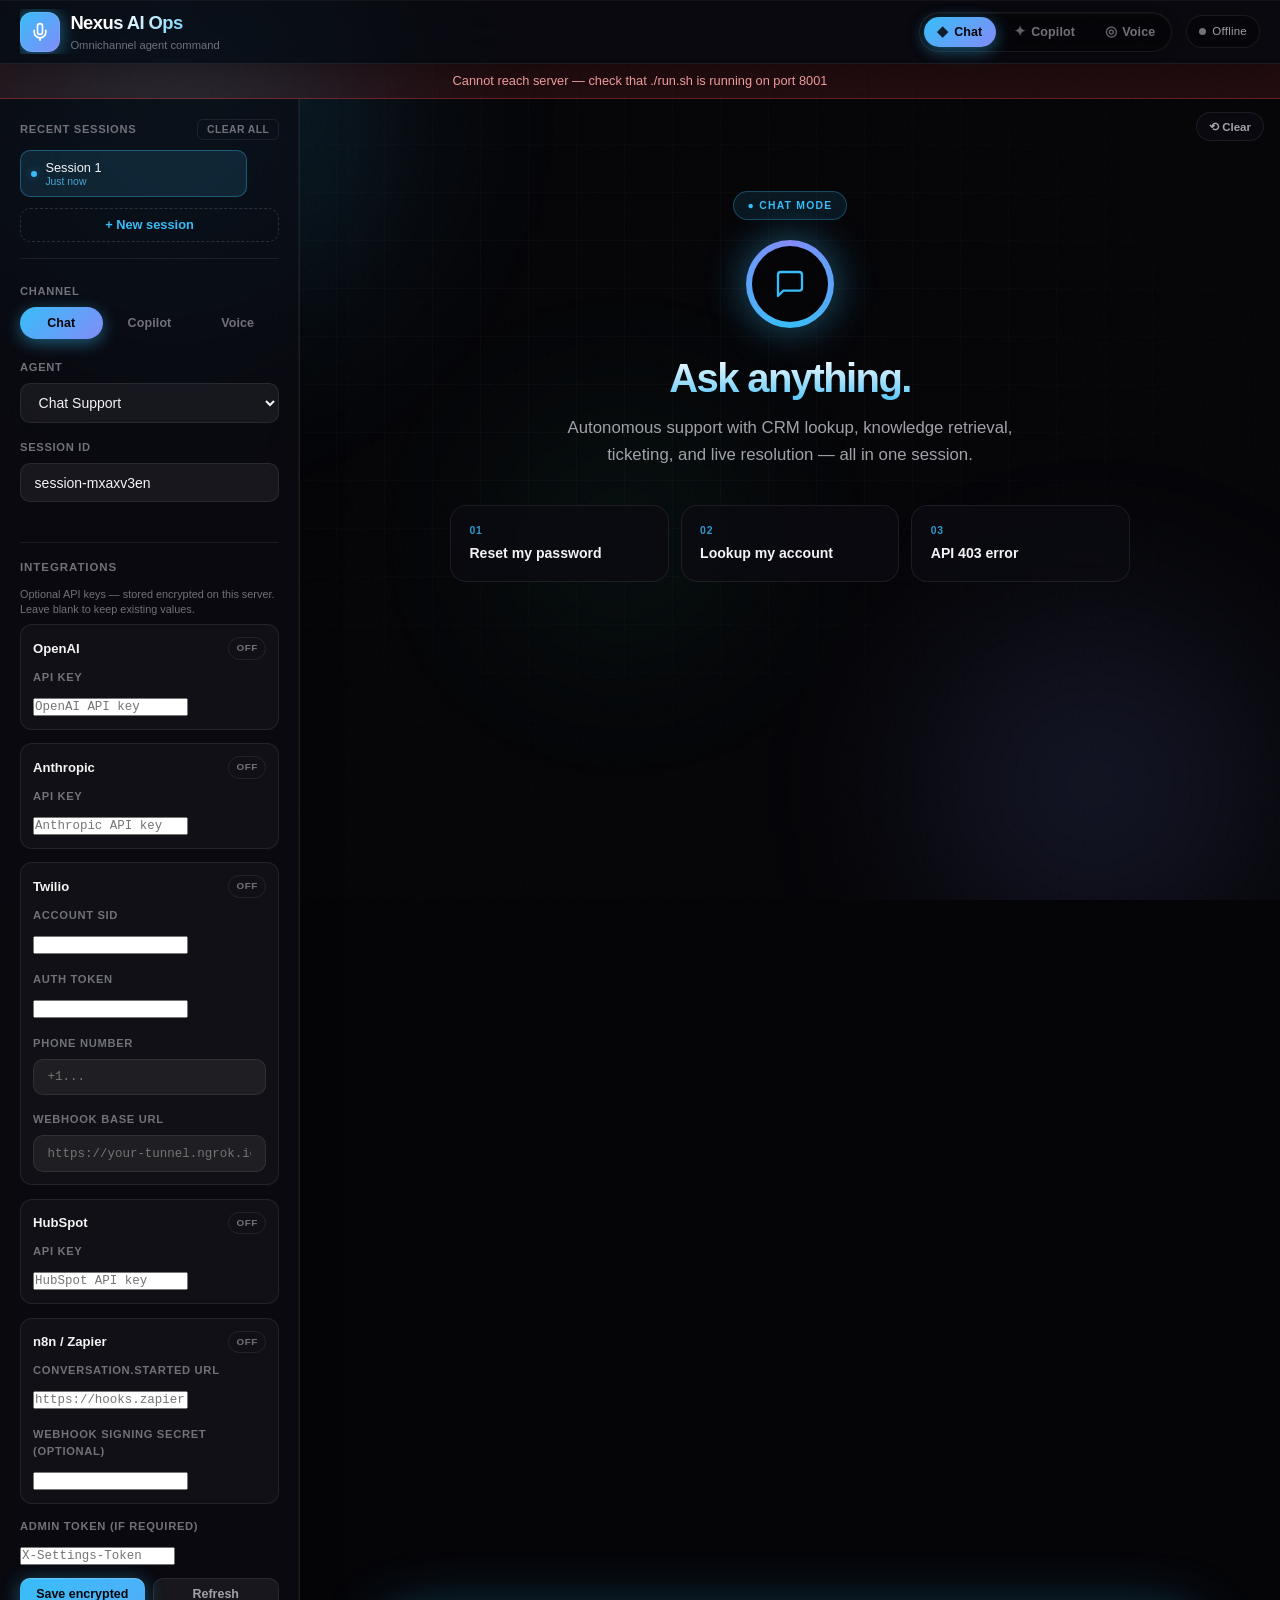
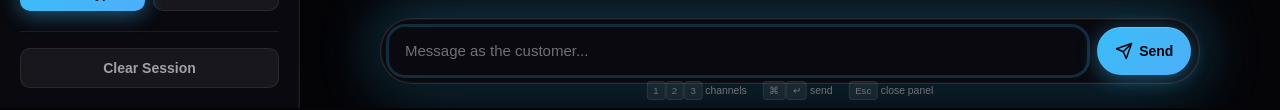
==== commit 8c8fd7ee: "Add encrypted integrations vault with UI and API configuration. Store API keys and webhook URLs in a" ====
--- a/static/index.html
+++ b/static/index.html
@@ -469,6 +469,73 @@
       border-top: 1px solid var(--border);
     }
 
+    .integrations-panel {
+      margin-top: 1.25rem;
+      padding-top: 1rem;
+      border-top: 1px solid var(--border);
+    }
+    .integrations-panel h3 {
+      font-size: 0.72rem;
+      font-weight: 700;
+      letter-spacing: 0.08em;
+      text-transform: uppercase;
+      color: var(--text-muted);
+      margin-bottom: 0.65rem;
+    }
+    .integration-group {
+      margin-bottom: 0.85rem;
+      padding: 0.75rem;
+      border-radius: 12px;
+      background: rgba(255,255,255,0.03);
+      border: 1px solid var(--border);
+    }
+    .integration-head {
+      display: flex;
+      align-items: center;
+      justify-content: space-between;
+      gap: 0.5rem;
+      margin-bottom: 0.55rem;
+    }
+    .integration-head strong { font-size: 0.82rem; }
+    .integration-badge {
+      font-size: 0.62rem;
+      font-weight: 700;
+      text-transform: uppercase;
+      letter-spacing: 0.05em;
+      padding: 0.18rem 0.45rem;
+      border-radius: 999px;
+      border: 1px solid var(--border);
+      color: var(--text-muted);
+    }
+    .integration-badge.on {
+      color: var(--voice);
+      border-color: rgba(16,185,129,0.35);
+      background: rgba(16,185,129,0.08);
+    }
+    .integration-hint {
+      font-size: 0.68rem;
+      color: var(--text-muted);
+      margin: 0.35rem 0 0.5rem;
+      line-height: 1.35;
+    }
+    .integration-masked {
+      font-size: 0.68rem;
+      color: var(--accent);
+      font-family: ui-monospace, monospace;
+      margin-bottom: 0.45rem;
+    }
+    .integrations-actions {
+      display: flex;
+      gap: 0.5rem;
+      margin-top: 0.75rem;
+    }
+    .integrations-actions .btn { flex: 1; font-size: 0.78rem; padding: 0.55rem 0.65rem; }
+    .field input[type="password"],
+    .field input.integration-input {
+      font-family: ui-monospace, monospace;
+      font-size: 0.78rem;
+    }
+
     .btn {
       display: inline-flex;
       align-items: center;
@@ -1629,6 +1696,83 @@
         </div>
         <div class="call-info" style="margin-top:0">
           Copilot assists <strong>you</strong> (the human agent) — it drafts replies, summarizes threads, and flags escalations. It does not talk to customers directly.
+        </div>
+      </div>
+
+      <div class="integrations-panel" id="integrationsPanel">
+        <h3>Integrations</h3>
+        <p class="integration-hint">Optional API keys — stored encrypted on this server. Leave blank to keep existing values.</p>
+
+        <div class="integration-group">
+          <div class="integration-head">
+            <strong>OpenAI</strong>
+            <span class="integration-badge" id="badgeOpenAI">Off</span>
+          </div>
+          <div class="integration-masked" id="maskedOpenAI"></div>
+          <div class="field">
+            <label for="credOpenAI">API Key</label>
+            <input type="password" id="credOpenAI" class="integration-input" placeholder="OpenAI API key" autocomplete="off" />
+          </div>
+        </div>
+
+        <div class="integration-group">
+          <div class="integration-head">
+            <strong>Anthropic</strong>
+            <span class="integration-badge" id="badgeAnthropic">Off</span>
+          </div>
+          <div class="integration-masked" id="maskedAnthropic"></div>
+          <div class="field">
+            <label for="credAnthropic">API Key</label>
+            <input type="password" id="credAnthropic" class="integration-input" placeholder="Anthropic API key" autocomplete="off" />
+          </div>
+        </div>
+
+        <div class="integration-group">
+          <div class="integration-head">
+            <strong>Twilio</strong>
+            <span class="integration-badge" id="badgeTwilio">Off</span>
+          </div>
+          <div class="field"><label for="credTwilioSid">Account SID</label><input type="password" id="credTwilioSid" class="integration-input" autocomplete="off" /></div>
+          <div class="field"><label for="credTwilioToken">Auth Token</label><input type="password" id="credTwilioToken" class="integration-input" autocomplete="off" /></div>
+          <div class="field"><label for="credTwilioPhone">Phone Number</label><input type="text" id="credTwilioPhone" class="integration-input" placeholder="+1..." autocomplete="off" /></div>
+          <div class="field"><label for="credTwilioWebhook">Webhook Base URL</label><input type="text" id="credTwilioWebhook" class="integration-input" placeholder="https://your-tunnel.ngrok.io" autocomplete="off" /></div>
+        </div>
+
+        <div class="integration-group">
+          <div class="integration-head">
+            <strong>HubSpot</strong>
+            <span class="integration-badge" id="badgeHubspot">Off</span>
+          </div>
+          <div class="integration-masked" id="maskedHubspot"></div>
+          <div class="field">
+            <label for="credHubspot">API Key</label>
+            <input type="password" id="credHubspot" class="integration-input" placeholder="HubSpot API key" autocomplete="off" />
+          </div>
+        </div>
+
+        <div class="integration-group">
+          <div class="integration-head">
+            <strong>n8n / Zapier</strong>
+            <span class="integration-badge" id="badgeIpaas">Off</span>
+          </div>
+          <div class="field">
+            <label for="webhookStarted">conversation.started URL</label>
+            <input type="url" id="webhookStarted" class="integration-input" placeholder="https://hooks.zapier.com/..." autocomplete="off" />
+          </div>
+          <div class="field">
+            <label for="webhookSigning">Webhook signing secret (optional)</label>
+            <input type="password" id="webhookSigning" class="integration-input" autocomplete="off" />
+          </div>
+        </div>
+
+        <div class="field">
+          <label for="settingsAdminToken">Admin token (if required)</label>
+          <input type="password" id="settingsAdminToken" class="integration-input" placeholder="X-Settings-Token" autocomplete="off" />
+        </div>
+
+        <div class="integrations-actions">
+          <button class="btn btn-primary" type="button" id="saveIntegrationsBtn">Save encrypted</button>
+          <button class="btn btn-ghost" type="button" id="refreshIntegrationsBtn">Refresh</button>
         </div>
       </div>
 
@@ -2331,6 +2475,107 @@
         ],
         '<path d="M12 2a3 3 0 0 0-3 3v7a3 3 0 0 0 6 0V5a3 3 0 0 0-3-3Z"/><path d="M19 10v2a7 7 0 0 1-14 0v-2"/><line x1="12" y1="19" x2="12" y2="22"/>'
       );
+    }
+
+    const SETTINGS_TOKEN_KEY = 'nexus_settings_token';
+
+    function settingsHeaders() {
+      const headers = { 'Content-Type': 'application/json' };
+      const token = document.getElementById('settingsAdminToken')?.value.trim()
+        || sessionStorage.getItem(SETTINGS_TOKEN_KEY) || '';
+      if (token) headers['X-Settings-Token'] = token;
+      return headers;
+    }
+
+    function setIntegrationBadge(el, on, label) {
+      if (!el) return;
+      el.textContent = label || (on ? 'On' : 'Off');
+      el.classList.toggle('on', !!on);
+    }
+
+    async function loadIntegrationsStatus() {
+      try {
+        const res = await fetch(`${API}/integrations/status`);
+        if (!res.ok) return;
+        const data = await res.json();
+        const p = data.providers || {};
+        setIntegrationBadge(document.getElementById('badgeOpenAI'), p.openai?.configured);
+        setIntegrationBadge(document.getElementById('badgeAnthropic'), p.anthropic?.configured);
+        setIntegrationBadge(document.getElementById('badgeTwilio'), p.twilio?.configured);
+        setIntegrationBadge(document.getElementById('badgeHubspot'), p.hubspot?.configured);
+        setIntegrationBadge(document.getElementById('badgeIpaas'), p.ipaas?.configured);
+        const mOpen = document.getElementById('maskedOpenAI');
+        const mAnth = document.getElementById('maskedAnthropic');
+        const mHub = document.getElementById('maskedHubspot');
+        if (mOpen) mOpen.textContent = p.openai?.masked_key ? `Saved: ${p.openai.masked_key}` : '';
+        if (mAnth) mAnth.textContent = p.anthropic?.masked_key ? `Saved: ${p.anthropic.masked_key}` : '';
+        if (mHub) mHub.textContent = p.hubspot?.masked_key ? `Saved: ${p.hubspot.masked_key}` : '';
+      } catch {
+        /* status panel optional */
+      }
+    }
+
+    async function saveIntegrations() {
+      const tokenEl = document.getElementById('settingsAdminToken');
+      if (tokenEl?.value.trim()) {
+        sessionStorage.setItem(SETTINGS_TOKEN_KEY, tokenEl.value.trim());
+      }
+
+      const credPayload = {};
+      const fields = [
+        ['credOpenAI', 'openai_api_key'],
+        ['credAnthropic', 'anthropic_api_key'],
+        ['credTwilioSid', 'twilio_account_sid'],
+        ['credTwilioToken', 'twilio_auth_token'],
+        ['credTwilioPhone', 'twilio_phone_number'],
+        ['credTwilioWebhook', 'twilio_webhook_base_url'],
+        ['credHubspot', 'hubspot_api_key'],
+        ['webhookSigning', 'webhook_signing_secret'],
+      ];
+      fields.forEach(([id, key]) => {
+        const val = document.getElementById(id)?.value.trim();
+        if (val) credPayload[key] = val;
+      });
+
+      try {
+        if (Object.keys(credPayload).length) {
+          const res = await fetch(`${API}/integrations/credentials`, {
+            method: 'PUT',
+            headers: settingsHeaders(),
+            body: JSON.stringify(credPayload),
+          });
+          if (!res.ok) {
+            const err = await res.json().catch(() => ({}));
+            throw new Error(err.detail || 'Failed to save credentials');
+          }
+        }
+
+        const webhookUrl = document.getElementById('webhookStarted')?.value.trim();
+        if (webhookUrl) {
+          const res = await fetch(`${API}/integrations/webhooks`, {
+            method: 'POST',
+            headers: settingsHeaders(),
+            body: JSON.stringify({ event_type: 'conversation.started', url: webhookUrl }),
+          });
+          if (!res.ok) {
+            const err = await res.json().catch(() => ({}));
+            throw new Error(err.detail || 'Failed to save webhook');
+          }
+        }
+
+        fields.forEach(([id]) => {
+          const el = document.getElementById(id);
+          if (el && el.type === 'password') el.value = '';
+        });
+        const webhookEl = document.getElementById('webhookStarted');
+        if (webhookEl) webhookEl.value = '';
+
+        await loadIntegrationsStatus();
+        await checkHealth();
+        showToast('Integrations saved (encrypted at rest)', 'success');
+      } catch (err) {
+        showToast(err.message || 'Failed to save integrations', 'error');
+      }
     }
 
     async function checkHealth() {
@@ -2876,7 +3121,11 @@
       if (e.key === '3') setMode('voice');
     });
 
+    document.getElementById('saveIntegrationsBtn')?.addEventListener('click', saveIntegrations);
+    document.getElementById('refreshIntegrationsBtn')?.addEventListener('click', loadIntegrationsStatus);
+
     checkHealth();
+    loadIntegrationsStatus();
     setInterval(checkHealth, 30000);
     document.body.dataset.mode = 'chat';
     bindSessionListEvents();
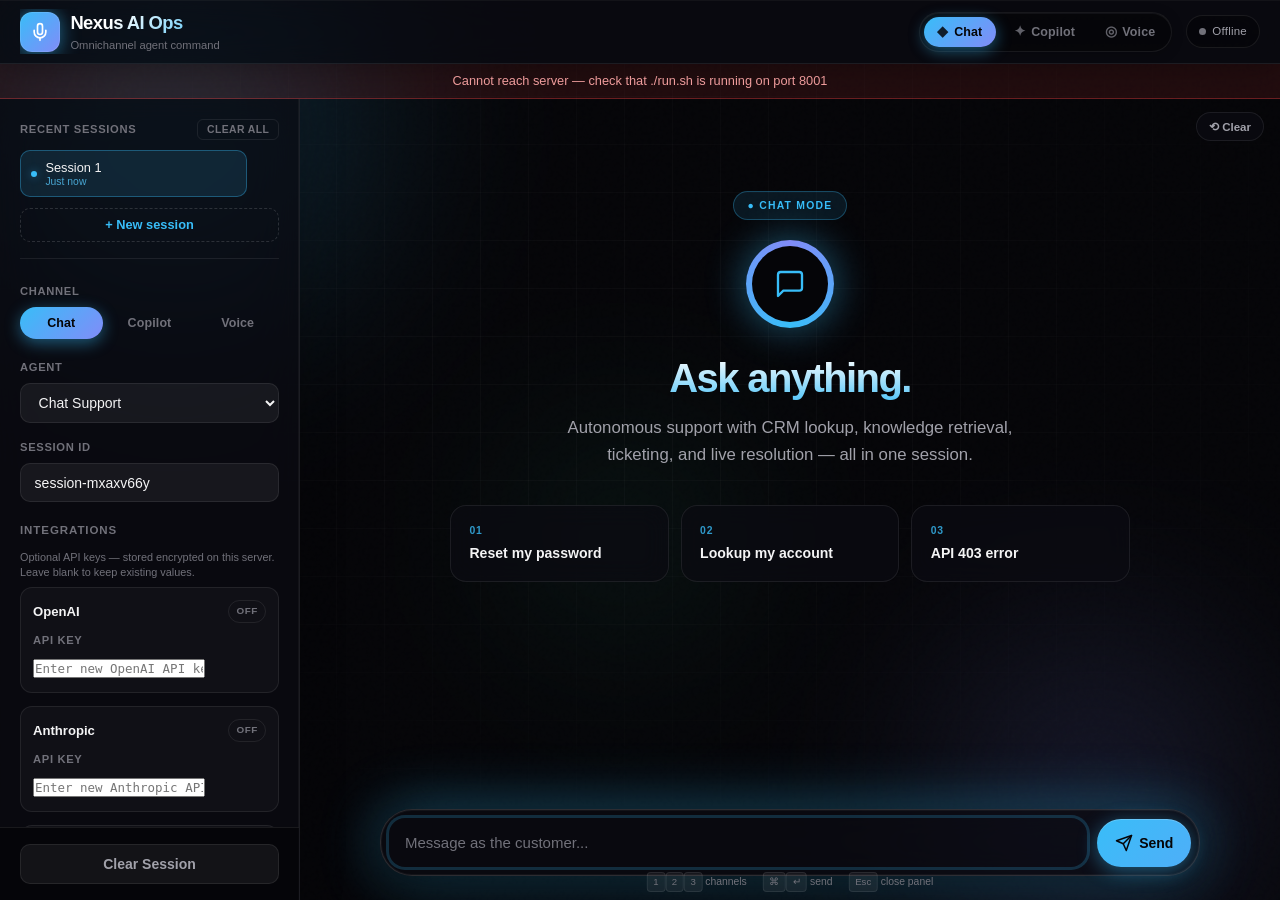
==== commit ca189437: "Improve integrations UI with change/remove actions and fix panel scrolling. Add saved-state rows wit" ====
--- a/static/index.html
+++ b/static/index.html
@@ -66,6 +66,10 @@
       -webkit-text-size-adjust: 100%;
     }
 
+    html {
+      height: 100%;
+    }
+
     body {
       font-family: var(--font);
       background: var(--bg);
@@ -332,10 +336,16 @@
     .app-shell {
       position: relative;
       z-index: 1;
-      flex: 1;
+      flex: 1 1 0;
       display: flex;
       min-height: 0;
+      max-height: calc(100dvh - var(--header-h));
       overflow: hidden;
+    }
+    @media (max-width: 640px) {
+      .app-shell {
+        max-height: calc(100dvh - var(--header-h) - 56px);
+      }
     }
 
     .sidebar-overlay {
@@ -363,11 +373,40 @@
       box-shadow: 4px 0 40px rgba(0,0,0,0.2), inset -1px 0 0 rgba(255,255,255,0.04);
       display: flex;
       flex-direction: column;
+      min-height: 0;
+      height: 100%;
+      max-height: calc(100dvh - var(--header-h));
+      overflow: hidden;
+      padding: 0;
+      transition: transform var(--transition);
+    }
+
+    .sidebar-scroll {
+      flex: 1;
+      min-height: 0;
+      overflow-y: auto;
+      overflow-x: hidden;
+      padding: 1.25rem;
+      padding-bottom: 0.75rem;
+      display: flex;
+      flex-direction: column;
       gap: 1.25rem;
-      padding: 1.25rem;
-      padding-bottom: max(1.25rem, env(safe-area-inset-bottom));
-      overflow-y: auto;
-      transition: transform var(--transition);
+      overscroll-behavior: contain;
+      -webkit-overflow-scrolling: touch;
+      scrollbar-width: thin;
+      scrollbar-color: rgba(255,255,255,0.15) transparent;
+    }
+
+    .sidebar-scroll::-webkit-scrollbar,
+    .messages::-webkit-scrollbar,
+    .copilot-transcript-body::-webkit-scrollbar {
+      width: 6px;
+    }
+    .sidebar-scroll::-webkit-scrollbar-thumb,
+    .messages::-webkit-scrollbar-thumb,
+    .copilot-transcript-body::-webkit-scrollbar-thumb {
+      background: rgba(255,255,255,0.12);
+      border-radius: 999px;
     }
 
     @media (max-width: 899px) {
@@ -378,6 +417,8 @@
         left: 0;
         bottom: 0;
         z-index: 45;
+        max-height: none;
+        height: calc(100dvh - var(--header-h));
         transform: translateX(-100%);
         box-shadow: var(--shadow);
       }
@@ -464,15 +505,18 @@
     }
 
     .sidebar-footer {
-      margin-top: auto;
-      padding-top: 1rem;
+      flex-shrink: 0;
+      margin-top: 0;
+      padding: 1rem 1.25rem;
+      padding-bottom: max(1rem, env(safe-area-inset-bottom));
       border-top: 1px solid var(--border);
+      background: color-mix(in srgb, var(--bg) 70%, transparent);
     }
 
     .integrations-panel {
-      margin-top: 1.25rem;
-      padding-top: 1rem;
-      border-top: 1px solid var(--border);
+      margin-top: 0;
+      padding-top: 0;
+      border-top: none;
     }
     .integrations-panel h3 {
       font-size: 0.72rem;
@@ -522,8 +566,63 @@
       font-size: 0.68rem;
       color: var(--accent);
       font-family: ui-monospace, monospace;
-      margin-bottom: 0.45rem;
-    }
+    }
+    .integration-saved-row {
+      display: flex;
+      align-items: flex-start;
+      justify-content: space-between;
+      gap: 0.65rem;
+      padding: 0.55rem 0.65rem;
+      margin-bottom: 0.55rem;
+      background: rgba(56, 189, 248, 0.06);
+      border: 1px solid rgba(56, 189, 248, 0.18);
+      border-radius: var(--radius-sm);
+    }
+    .integration-saved-row[hidden] { display: none !important; }
+    .integration-saved-meta {
+      display: flex;
+      flex-direction: column;
+      gap: 0.2rem;
+      min-width: 0;
+    }
+    .integration-saved-label {
+      font-size: 0.62rem;
+      font-weight: 700;
+      text-transform: uppercase;
+      letter-spacing: 0.06em;
+      color: var(--voice);
+    }
+    .integration-inline-actions {
+      display: flex;
+      flex-shrink: 0;
+      gap: 0.35rem;
+      flex-wrap: wrap;
+      justify-content: flex-end;
+    }
+    .integration-action-btn {
+      padding: 0.28rem 0.55rem;
+      border-radius: 999px;
+      border: 1px solid var(--border);
+      background: var(--surface-2);
+      color: var(--text-secondary);
+      font-size: 0.68rem;
+      font-weight: 600;
+      font-family: inherit;
+      cursor: pointer;
+      transition: all var(--transition);
+    }
+    .integration-action-btn:hover {
+      color: var(--text);
+      border-color: var(--border-strong);
+      background: var(--surface-hover);
+    }
+    .integration-action-btn.danger:hover {
+      color: #fca5a5;
+      border-color: rgba(248, 113, 113, 0.45);
+      background: rgba(248, 113, 113, 0.1);
+    }
+    .integration-edit.collapsed { display: none; }
+    .integration-edit.editing { display: block; }
     .integrations-actions {
       display: flex;
       gap: 0.5rem;
@@ -593,16 +692,17 @@
     /* ── Main chat area ── */
     .main {
       position: relative;
-      flex: 1;
+      flex: 1 1 0;
       display: flex;
       flex-direction: column;
       min-width: 0;
       min-height: 0;
+      overflow: hidden;
       background: transparent;
     }
 
     .messages {
-      flex: 1;
+      flex: 1 1 0;
       min-height: 0;
       overflow-y: auto;
       overflow-x: hidden;
@@ -1253,11 +1353,12 @@
 
     /* ── Copilot split workspace ── */
     .main-content {
-      flex: 1;
+      flex: 1 1 0;
       display: flex;
       flex-direction: column;
       min-height: 0;
       min-width: 0;
+      overflow: hidden;
     }
     body[data-mode="copilot"] .main-content {
       flex-direction: row;
@@ -1266,11 +1367,12 @@
       body[data-mode="copilot"] .main-content { flex-direction: column; }
     }
     .chat-column {
-      flex: 1;
+      flex: 1 1 0;
       display: flex;
       flex-direction: column;
       min-height: 0;
       min-width: 0;
+      overflow: hidden;
       position: relative;
     }
     .copilot-transcript-pane {
@@ -1278,10 +1380,12 @@
       width: 38%;
       max-width: 420px;
       min-width: 260px;
+      min-height: 0;
       border-right: 1px solid var(--border);
       flex-direction: column;
       background: linear-gradient(180deg, rgba(192,132,252,0.06), transparent);
       flex-shrink: 0;
+      overflow: hidden;
     }
     body[data-mode="copilot"] .copilot-transcript-pane { display: flex; }
     @media (max-width: 899px) {
@@ -1301,7 +1405,8 @@
       gap: 0.5rem;
     }
     .copilot-transcript-body {
-      flex: 1;
+      flex: 1 1 0;
+      min-height: 0;
       overflow-y: auto;
       padding: 1rem;
       font-size: 0.85rem;
@@ -1631,6 +1736,7 @@
     <div class="sidebar-overlay" id="sidebarOverlay"></div>
 
     <aside class="sidebar" id="sidebar">
+      <div class="sidebar-scroll" id="sidebarScroll">
       <div class="session-rail" id="sessionRail">
         <div class="session-rail-head">
           <h3>Recent Sessions</h3>
@@ -1703,65 +1809,132 @@
         <h3>Integrations</h3>
         <p class="integration-hint">Optional API keys — stored encrypted on this server. Leave blank to keep existing values.</p>
 
-        <div class="integration-group">
+        <div class="integration-group" data-provider="openai">
           <div class="integration-head">
             <strong>OpenAI</strong>
             <span class="integration-badge" id="badgeOpenAI">Off</span>
           </div>
-          <div class="integration-masked" id="maskedOpenAI"></div>
-          <div class="field">
-            <label for="credOpenAI">API Key</label>
-            <input type="password" id="credOpenAI" class="integration-input" placeholder="OpenAI API key" autocomplete="off" />
+          <div class="integration-saved-row" id="savedRowOpenAI" hidden>
+            <div class="integration-saved-meta">
+              <span class="integration-saved-label">Saved</span>
+              <span class="integration-masked" id="maskedOpenAI"></span>
+            </div>
+            <div class="integration-inline-actions">
+              <button type="button" class="integration-action-btn" data-action="change" data-provider="openai">Change</button>
+              <button type="button" class="integration-action-btn danger" data-action="delete" data-keys="openai_api_key">Remove</button>
+            </div>
+          </div>
+          <div class="integration-edit" id="editOpenAI">
+            <div class="field">
+              <label for="credOpenAI">API Key</label>
+              <input type="password" id="credOpenAI" class="integration-input" placeholder="Enter new OpenAI API key" autocomplete="off" />
+            </div>
           </div>
         </div>
 
-        <div class="integration-group">
+        <div class="integration-group" data-provider="anthropic">
           <div class="integration-head">
             <strong>Anthropic</strong>
             <span class="integration-badge" id="badgeAnthropic">Off</span>
           </div>
-          <div class="integration-masked" id="maskedAnthropic"></div>
-          <div class="field">
-            <label for="credAnthropic">API Key</label>
-            <input type="password" id="credAnthropic" class="integration-input" placeholder="Anthropic API key" autocomplete="off" />
+          <div class="integration-saved-row" id="savedRowAnthropic" hidden>
+            <div class="integration-saved-meta">
+              <span class="integration-saved-label">Saved</span>
+              <span class="integration-masked" id="maskedAnthropic"></span>
+            </div>
+            <div class="integration-inline-actions">
+              <button type="button" class="integration-action-btn" data-action="change" data-provider="anthropic">Change</button>
+              <button type="button" class="integration-action-btn danger" data-action="delete" data-keys="anthropic_api_key">Remove</button>
+            </div>
+          </div>
+          <div class="integration-edit" id="editAnthropic">
+            <div class="field">
+              <label for="credAnthropic">API Key</label>
+              <input type="password" id="credAnthropic" class="integration-input" placeholder="Enter new Anthropic API key" autocomplete="off" />
+            </div>
           </div>
         </div>
 
-        <div class="integration-group">
+        <div class="integration-group" data-provider="twilio">
           <div class="integration-head">
             <strong>Twilio</strong>
             <span class="integration-badge" id="badgeTwilio">Off</span>
           </div>
-          <div class="field"><label for="credTwilioSid">Account SID</label><input type="password" id="credTwilioSid" class="integration-input" autocomplete="off" /></div>
-          <div class="field"><label for="credTwilioToken">Auth Token</label><input type="password" id="credTwilioToken" class="integration-input" autocomplete="off" /></div>
-          <div class="field"><label for="credTwilioPhone">Phone Number</label><input type="text" id="credTwilioPhone" class="integration-input" placeholder="+1..." autocomplete="off" /></div>
-          <div class="field"><label for="credTwilioWebhook">Webhook Base URL</label><input type="text" id="credTwilioWebhook" class="integration-input" placeholder="https://your-tunnel.ngrok.io" autocomplete="off" /></div>
+          <div class="integration-saved-row" id="savedRowTwilio" hidden>
+            <div class="integration-saved-meta">
+              <span class="integration-saved-label">Saved</span>
+              <span class="integration-masked" id="maskedTwilio"></span>
+            </div>
+            <div class="integration-inline-actions">
+              <button type="button" class="integration-action-btn" data-action="change" data-provider="twilio">Change</button>
+              <button type="button" class="integration-action-btn danger" data-action="delete" data-keys="twilio_account_sid,twilio_auth_token,twilio_phone_number,twilio_webhook_base_url">Remove</button>
+            </div>
+          </div>
+          <div class="integration-edit" id="editTwilio">
+            <div class="field"><label for="credTwilioSid">Account SID</label><input type="password" id="credTwilioSid" class="integration-input" autocomplete="off" /></div>
+            <div class="field"><label for="credTwilioToken">Auth Token</label><input type="password" id="credTwilioToken" class="integration-input" autocomplete="off" /></div>
+            <div class="field"><label for="credTwilioPhone">Phone Number</label><input type="text" id="credTwilioPhone" class="integration-input" placeholder="+1..." autocomplete="off" /></div>
+            <div class="field"><label for="credTwilioWebhook">Webhook Base URL</label><input type="text" id="credTwilioWebhook" class="integration-input" placeholder="https://your-tunnel.ngrok.io" autocomplete="off" /></div>
+          </div>
         </div>
 
-        <div class="integration-group">
+        <div class="integration-group" data-provider="hubspot">
           <div class="integration-head">
             <strong>HubSpot</strong>
             <span class="integration-badge" id="badgeHubspot">Off</span>
           </div>
-          <div class="integration-masked" id="maskedHubspot"></div>
-          <div class="field">
-            <label for="credHubspot">API Key</label>
-            <input type="password" id="credHubspot" class="integration-input" placeholder="HubSpot API key" autocomplete="off" />
+          <div class="integration-saved-row" id="savedRowHubspot" hidden>
+            <div class="integration-saved-meta">
+              <span class="integration-saved-label">Saved</span>
+              <span class="integration-masked" id="maskedHubspot"></span>
+            </div>
+            <div class="integration-inline-actions">
+              <button type="button" class="integration-action-btn" data-action="change" data-provider="hubspot">Change</button>
+              <button type="button" class="integration-action-btn danger" data-action="delete" data-keys="hubspot_api_key">Remove</button>
+            </div>
+          </div>
+          <div class="integration-edit" id="editHubspot">
+            <div class="field">
+              <label for="credHubspot">API Key</label>
+              <input type="password" id="credHubspot" class="integration-input" placeholder="Enter new HubSpot API key" autocomplete="off" />
+            </div>
           </div>
         </div>
 
-        <div class="integration-group">
+        <div class="integration-group" data-provider="ipaas">
           <div class="integration-head">
             <strong>n8n / Zapier</strong>
             <span class="integration-badge" id="badgeIpaas">Off</span>
           </div>
-          <div class="field">
-            <label for="webhookStarted">conversation.started URL</label>
-            <input type="url" id="webhookStarted" class="integration-input" placeholder="https://hooks.zapier.com/..." autocomplete="off" />
+          <div class="integration-saved-row" id="savedRowIpaas" hidden>
+            <div class="integration-saved-meta">
+              <span class="integration-saved-label">Webhook</span>
+              <span class="integration-masked" id="maskedIpaas"></span>
+            </div>
+            <div class="integration-inline-actions">
+              <button type="button" class="integration-action-btn" data-action="change" data-provider="ipaas">Change</button>
+              <button type="button" class="integration-action-btn danger" data-action="delete-webhook" data-event="conversation.started">Remove</button>
+            </div>
           </div>
-          <div class="field">
-            <label for="webhookSigning">Webhook signing secret (optional)</label>
-            <input type="password" id="webhookSigning" class="integration-input" autocomplete="off" />
+          <div class="integration-edit" id="editIpaas">
+            <div class="field">
+              <label for="webhookStarted">conversation.started URL</label>
+              <input type="url" id="webhookStarted" class="integration-input" placeholder="https://hooks.zapier.com/..." autocomplete="off" />
+            </div>
+            <div class="integration-saved-row" id="savedRowWebhookSigning" hidden style="margin-top:0.5rem">
+              <div class="integration-saved-meta">
+                <span class="integration-saved-label">Signing secret</span>
+                <span class="integration-masked" id="maskedWebhookSigning"></span>
+              </div>
+              <div class="integration-inline-actions">
+                <button type="button" class="integration-action-btn" data-action="change-signing">Change</button>
+                <button type="button" class="integration-action-btn danger" data-action="delete" data-keys="webhook_signing_secret">Remove</button>
+              </div>
+            </div>
+            <div class="field" id="webhookSigningField">
+              <label for="webhookSigning">Webhook signing secret (optional)</label>
+              <input type="password" id="webhookSigning" class="integration-input" autocomplete="off" />
+            </div>
           </div>
         </div>
 
@@ -1774,6 +1947,7 @@
           <button class="btn btn-primary" type="button" id="saveIntegrationsBtn">Save encrypted</button>
           <button class="btn btn-ghost" type="button" id="refreshIntegrationsBtn">Refresh</button>
         </div>
+      </div>
       </div>
 
       <div class="sidebar-footer">
@@ -2326,7 +2500,9 @@
     function openSidebar() {
       sidebar.classList.add('open');
       overlay.classList.add('open');
-      document.body.style.overflow = 'hidden';
+      if (window.matchMedia('(max-width: 899px)').matches) {
+        document.body.style.overflow = 'hidden';
+      }
     }
     function closeSidebar() {
       sidebar.classList.remove('open');
@@ -2493,6 +2669,63 @@
       el.classList.toggle('on', !!on);
     }
 
+    const INTEGRATION_UI = {
+      openai: { saved: 'savedRowOpenAI', edit: 'editOpenAI', badge: 'badgeOpenAI' },
+      anthropic: { saved: 'savedRowAnthropic', edit: 'editAnthropic', badge: 'badgeAnthropic' },
+      twilio: { saved: 'savedRowTwilio', edit: 'editTwilio', badge: 'badgeTwilio' },
+      hubspot: { saved: 'savedRowHubspot', edit: 'editHubspot', badge: 'badgeHubspot' },
+      ipaas: { saved: 'savedRowIpaas', edit: 'editIpaas', badge: 'badgeIpaas' },
+    };
+
+    function setProviderUI(provider, configured, masked, editing = false) {
+      const ui = INTEGRATION_UI[provider];
+      if (!ui) return;
+      const savedRow = document.getElementById(ui.saved);
+      const editEl = document.getElementById(ui.edit);
+      if (savedRow) {
+        savedRow.hidden = !configured;
+        const maskedEl = savedRow.querySelector('.integration-masked');
+        if (maskedEl) maskedEl.textContent = masked || '';
+      }
+      if (editEl) {
+        const hideEdit = configured && !editing;
+        editEl.classList.toggle('collapsed', hideEdit);
+        editEl.classList.toggle('editing', editing);
+      }
+    }
+
+    function showIntegrationEdit(provider) {
+      setProviderUI(provider, true, '', true);
+      const ui = INTEGRATION_UI[provider];
+      const editEl = ui ? document.getElementById(ui.edit) : null;
+      const focusTarget = editEl?.querySelector('input, textarea');
+      focusTarget?.focus();
+    }
+
+    async function deleteCredentialKeys(keys) {
+      for (const key of keys) {
+        const res = await fetch(`${API}/integrations/credentials/${encodeURIComponent(key)}`, {
+          method: 'DELETE',
+          headers: settingsHeaders(),
+        });
+        if (!res.ok) {
+          const err = await res.json().catch(() => ({}));
+          throw new Error(err.detail || `Failed to remove ${key}`);
+        }
+      }
+    }
+
+    async function deleteWebhookEvent(eventType) {
+      const res = await fetch(`${API}/integrations/webhooks/${encodeURIComponent(eventType)}`, {
+        method: 'DELETE',
+        headers: settingsHeaders(),
+      });
+      if (!res.ok) {
+        const err = await res.json().catch(() => ({}));
+        throw new Error(err.detail || 'Failed to remove webhook');
+      }
+    }
+
     async function loadIntegrationsStatus() {
       try {
         const res = await fetch(`${API}/integrations/status`);
@@ -2504,12 +2737,28 @@
         setIntegrationBadge(document.getElementById('badgeTwilio'), p.twilio?.configured);
         setIntegrationBadge(document.getElementById('badgeHubspot'), p.hubspot?.configured);
         setIntegrationBadge(document.getElementById('badgeIpaas'), p.ipaas?.configured);
-        const mOpen = document.getElementById('maskedOpenAI');
-        const mAnth = document.getElementById('maskedAnthropic');
-        const mHub = document.getElementById('maskedHubspot');
-        if (mOpen) mOpen.textContent = p.openai?.masked_key ? `Saved: ${p.openai.masked_key}` : '';
-        if (mAnth) mAnth.textContent = p.anthropic?.masked_key ? `Saved: ${p.anthropic.masked_key}` : '';
-        if (mHub) mHub.textContent = p.hubspot?.masked_key ? `Saved: ${p.hubspot.masked_key}` : '';
+
+        setProviderUI('openai', p.openai?.configured, p.openai?.masked_key);
+        setProviderUI('anthropic', p.anthropic?.configured, p.anthropic?.masked_key);
+        setProviderUI('hubspot', p.hubspot?.configured, p.hubspot?.masked_key);
+
+        const twilioMasked = [
+          p.twilio?.masked_sid && `SID ${p.twilio.masked_sid}`,
+          p.twilio?.masked_phone && `Phone ${p.twilio.masked_phone}`,
+        ].filter(Boolean).join(' · ') || 'Twilio credentials saved';
+        setProviderUI('twilio', p.twilio?.configured, twilioMasked);
+
+        const webhookEvent = p.ipaas?.events?.['conversation.started'];
+        const ipaasMasked = webhookEvent?.configured ? (webhookEvent.masked || 'Webhook configured') : '';
+        setProviderUI('ipaas', p.ipaas?.configured, ipaasMasked);
+
+        const signingRow = document.getElementById('savedRowWebhookSigning');
+        const signingField = document.getElementById('webhookSigningField');
+        const signingMasked = document.getElementById('maskedWebhookSigning');
+        const signingConfigured = p.ipaas?.webhook_signing;
+        if (signingRow) signingRow.hidden = !signingConfigured;
+        if (signingMasked) signingMasked.textContent = p.ipaas?.masked_signing_secret || '';
+        if (signingField) signingField.classList.toggle('collapsed', signingConfigured);
       } catch {
         /* status panel optional */
       }
@@ -2572,6 +2821,10 @@
 
         await loadIntegrationsStatus();
         await checkHealth();
+        Object.keys(INTEGRATION_UI).forEach((provider) => {
+          const editEl = document.getElementById(INTEGRATION_UI[provider].edit);
+          editEl?.classList.remove('editing');
+        });
         showToast('Integrations saved (encrypted at rest)', 'success');
       } catch (err) {
         showToast(err.message || 'Failed to save integrations', 'error');
@@ -3123,6 +3376,37 @@
 
     document.getElementById('saveIntegrationsBtn')?.addEventListener('click', saveIntegrations);
     document.getElementById('refreshIntegrationsBtn')?.addEventListener('click', loadIntegrationsStatus);
+    document.getElementById('integrationsPanel')?.addEventListener('click', async (e) => {
+      const btn = e.target.closest('[data-action]');
+      if (!btn) return;
+      const action = btn.dataset.action;
+
+      if (action === 'change') {
+        showIntegrationEdit(btn.dataset.provider);
+        return;
+      }
+      if (action === 'change-signing') {
+        document.getElementById('savedRowWebhookSigning').hidden = true;
+        document.getElementById('webhookSigningField')?.classList.remove('collapsed');
+        document.getElementById('webhookSigning')?.focus();
+        return;
+      }
+
+      if (!confirm('Remove this integration configuration?')) return;
+
+      try {
+        if (action === 'delete') {
+          await deleteCredentialKeys(btn.dataset.keys.split(',').map((k) => k.trim()).filter(Boolean));
+        } else if (action === 'delete-webhook') {
+          await deleteWebhookEvent(btn.dataset.event);
+        }
+        await loadIntegrationsStatus();
+        await checkHealth();
+        showToast('Integration removed', 'success');
+      } catch (err) {
+        showToast(err.message || 'Failed to remove integration', 'error');
+      }
+    });
 
     checkHealth();
     loadIntegrationsStatus();
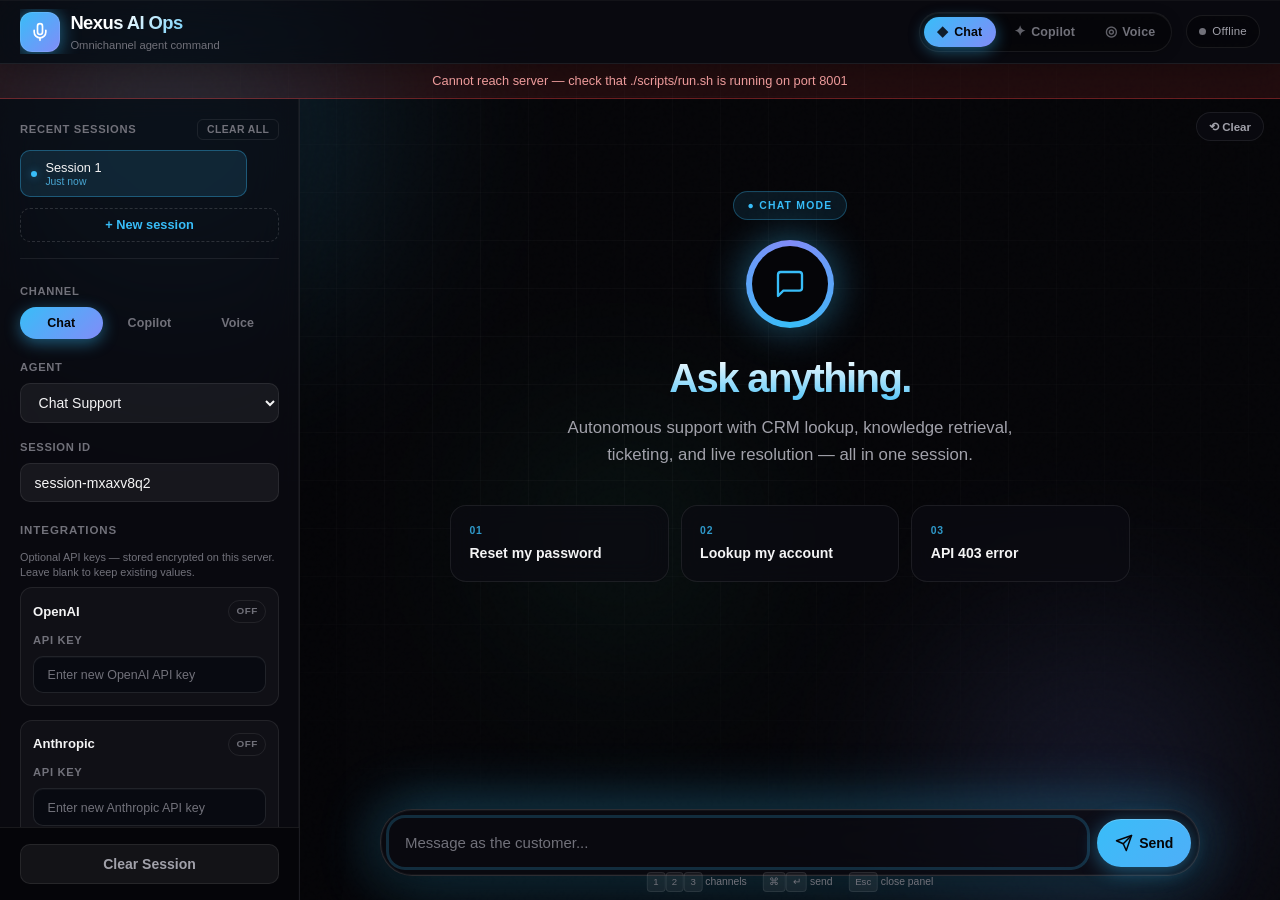
==== commit bb56cb82: "Reorganize config, deploy, and scripts into dedicated folders. Move env, deps, Docker, and run.sh ou" ====
--- a/static/index.html
+++ b/static/index.html
@@ -186,9 +186,13 @@
       align-items: center;
       justify-content: center;
       flex-shrink: 0;
-      transition: background var(--transition);
-    }
-    .menu-btn:hover { background: var(--surface-hover); }
+      transition: background var(--transition), border-color var(--transition), box-shadow var(--transition);
+    }
+    .menu-btn:hover {
+      background: var(--surface-hover);
+      border-color: var(--border-strong);
+      box-shadow: 0 0 0 3px color-mix(in srgb, var(--mode-accent) 12%, transparent);
+    }
     .menu-btn svg { width: 20px; height: 20px; }
 
     .brand {
@@ -438,7 +442,7 @@
 
     .field + .field { margin-top: 1rem; }
 
-    select, input[type="text"] {
+    select, input[type="text"], input[type="password"], input[type="url"] {
       width: 100%;
       padding: 0.65rem 0.85rem;
       background: var(--surface-2);
@@ -447,7 +451,7 @@
       color: var(--text);
       font-size: 0.875rem;
       font-family: inherit;
-      transition: border-color var(--transition), box-shadow var(--transition);
+      transition: border-color var(--transition), box-shadow var(--transition), background var(--transition);
     }
     select:focus, input:focus, textarea:focus {
       outline: none;
@@ -461,9 +465,68 @@
     }
     @media (min-width: 900px) {
       .sidebar .tabs { display: flex; }
+      .menu-btn { display: none; }
+      body.sidebar-closed .menu-btn { display: flex; }
+      .sidebar {
+        transition: margin-left 0.32s cubic-bezier(0.4, 0, 0.2, 1),
+                    opacity 0.24s ease,
+                    transform 0.32s cubic-bezier(0.4, 0, 0.2, 1);
+      }
+      .app-shell:not(.sidebar-open) .sidebar {
+        margin-left: calc(-1 * var(--sidebar-w));
+        opacity: 0;
+        pointer-events: none;
+      }
+      .sidebar-overlay { display: none !important; }
     }
     @media (max-width: 899px) {
       .sidebar .tabs { display: none; }
+      .menu-btn { display: flex; }
+      .app-shell:not(.sidebar-open) .sidebar {
+        transform: translateX(-100%);
+      }
+      .app-shell.sidebar-open .sidebar {
+        transform: translateX(0);
+      }
+    }
+
+    .sidebar-reopen {
+      display: none;
+      position: absolute;
+      left: 0;
+      top: 50%;
+      transform: translateY(-50%);
+      z-index: 20;
+      align-items: center;
+      gap: 0.35rem;
+      padding: 0.65rem 0.7rem 0.65rem 0.55rem;
+      border: 1px solid var(--border-strong);
+      border-left: none;
+      border-radius: 0 var(--radius-sm) var(--radius-sm) 0;
+      background: var(--glass);
+      backdrop-filter: blur(16px);
+      color: var(--text-secondary);
+      font-size: 0.72rem;
+      font-weight: 600;
+      font-family: inherit;
+      cursor: pointer;
+      box-shadow: 4px 0 24px rgba(0, 0, 0, 0.25);
+      transition: all var(--transition);
+      writing-mode: horizontal-tb;
+    }
+    .sidebar-reopen svg {
+      width: 16px;
+      height: 16px;
+      flex-shrink: 0;
+    }
+    .sidebar-reopen:hover {
+      color: var(--text);
+      border-color: color-mix(in srgb, var(--mode-accent) 45%, var(--border));
+      background: color-mix(in srgb, var(--mode-accent) 10%, var(--glass));
+      padding-right: 0.85rem;
+    }
+    body.sidebar-closed .sidebar-reopen {
+      display: inline-flex;
     }
 
     .tab {
@@ -633,6 +696,80 @@
     .field input.integration-input {
       font-family: ui-monospace, monospace;
       font-size: 0.78rem;
+      background: rgba(8, 10, 18, 0.92);
+      border: 1px solid rgba(255, 255, 255, 0.1);
+      color: var(--text);
+      box-shadow: inset 0 1px 0 rgba(255, 255, 255, 0.03);
+    }
+    .field input.integration-input::placeholder {
+      color: var(--text-muted);
+      font-family: var(--font);
+      font-size: 0.78rem;
+    }
+    .field input.integration-input:-webkit-autofill,
+    .field input.integration-input:-webkit-autofill:hover,
+    .field input.integration-input:-webkit-autofill:focus {
+      -webkit-box-shadow: 0 0 0 1000px rgba(8, 10, 18, 0.98) inset;
+      -webkit-text-fill-color: var(--text);
+      caret-color: var(--text);
+      border: 1px solid rgba(56, 189, 248, 0.35);
+    }
+
+    .confirm-dialog {
+      position: fixed;
+      inset: 0;
+      z-index: 200;
+      display: flex;
+      align-items: center;
+      justify-content: center;
+      padding: 1.25rem;
+    }
+    .confirm-dialog[hidden] { display: none !important; }
+    .confirm-dialog-backdrop {
+      position: absolute;
+      inset: 0;
+      background: rgba(0, 0, 0, 0.62);
+      backdrop-filter: blur(4px);
+    }
+    .confirm-dialog-card {
+      position: relative;
+      width: min(100%, 400px);
+      padding: 1.35rem 1.35rem 1.1rem;
+      border-radius: var(--radius-lg);
+      background: var(--glass);
+      border: 1px solid var(--border-strong);
+      box-shadow: var(--shadow);
+      animation: fadeUp 0.22s ease;
+    }
+    .confirm-dialog-card h3 {
+      margin: 0 0 0.55rem;
+      font-size: 1.05rem;
+      color: var(--text);
+    }
+    .confirm-dialog-card p {
+      margin: 0 0 1.1rem;
+      font-size: 0.86rem;
+      line-height: 1.55;
+      color: var(--text-secondary);
+    }
+    .confirm-dialog-actions {
+      display: flex;
+      gap: 0.55rem;
+      justify-content: flex-end;
+    }
+    .confirm-dialog-actions .btn {
+      width: auto;
+      min-width: 5.5rem;
+      padding: 0.6rem 1rem;
+    }
+    .btn-danger {
+      background: rgba(239, 68, 68, 0.18);
+      color: #fecaca;
+      border: 1px solid rgba(248, 113, 113, 0.45);
+    }
+    .btn-danger:hover:not(:disabled) {
+      background: rgba(239, 68, 68, 0.28);
+      color: #fff;
     }
 
     .btn {
@@ -1732,7 +1869,7 @@
     <span id="connectionBannerText">Connection lost — retrying…</span>
   </div>
 
-  <div class="app-shell">
+  <div class="app-shell sidebar-open" id="appShell">
     <div class="sidebar-overlay" id="sidebarOverlay"></div>
 
     <aside class="sidebar" id="sidebar">
@@ -1821,7 +1958,7 @@
             </div>
             <div class="integration-inline-actions">
               <button type="button" class="integration-action-btn" data-action="change" data-provider="openai">Change</button>
-              <button type="button" class="integration-action-btn danger" data-action="delete" data-keys="openai_api_key">Remove</button>
+              <button type="button" class="integration-action-btn danger" data-action="delete" data-keys="openai_api_key" data-remove-label="OpenAI API key">Remove</button>
             </div>
           </div>
           <div class="integration-edit" id="editOpenAI">
@@ -1844,7 +1981,7 @@
             </div>
             <div class="integration-inline-actions">
               <button type="button" class="integration-action-btn" data-action="change" data-provider="anthropic">Change</button>
-              <button type="button" class="integration-action-btn danger" data-action="delete" data-keys="anthropic_api_key">Remove</button>
+              <button type="button" class="integration-action-btn danger" data-action="delete" data-keys="anthropic_api_key" data-remove-label="Anthropic API key">Remove</button>
             </div>
           </div>
           <div class="integration-edit" id="editAnthropic">
@@ -1867,7 +2004,7 @@
             </div>
             <div class="integration-inline-actions">
               <button type="button" class="integration-action-btn" data-action="change" data-provider="twilio">Change</button>
-              <button type="button" class="integration-action-btn danger" data-action="delete" data-keys="twilio_account_sid,twilio_auth_token,twilio_phone_number,twilio_webhook_base_url">Remove</button>
+              <button type="button" class="integration-action-btn danger" data-action="delete" data-keys="twilio_account_sid,twilio_auth_token,twilio_phone_number,twilio_webhook_base_url" data-remove-label="Twilio credentials">Remove</button>
             </div>
           </div>
           <div class="integration-edit" id="editTwilio">
@@ -1890,7 +2027,7 @@
             </div>
             <div class="integration-inline-actions">
               <button type="button" class="integration-action-btn" data-action="change" data-provider="hubspot">Change</button>
-              <button type="button" class="integration-action-btn danger" data-action="delete" data-keys="hubspot_api_key">Remove</button>
+              <button type="button" class="integration-action-btn danger" data-action="delete" data-keys="hubspot_api_key" data-remove-label="HubSpot API key">Remove</button>
             </div>
           </div>
           <div class="integration-edit" id="editHubspot">
@@ -1913,7 +2050,7 @@
             </div>
             <div class="integration-inline-actions">
               <button type="button" class="integration-action-btn" data-action="change" data-provider="ipaas">Change</button>
-              <button type="button" class="integration-action-btn danger" data-action="delete-webhook" data-event="conversation.started">Remove</button>
+              <button type="button" class="integration-action-btn danger" data-action="delete-webhook" data-event="conversation.started" data-remove-label="n8n/Zapier webhook">Remove</button>
             </div>
           </div>
           <div class="integration-edit" id="editIpaas">
@@ -1928,7 +2065,7 @@
               </div>
               <div class="integration-inline-actions">
                 <button type="button" class="integration-action-btn" data-action="change-signing">Change</button>
-                <button type="button" class="integration-action-btn danger" data-action="delete" data-keys="webhook_signing_secret">Remove</button>
+                <button type="button" class="integration-action-btn danger" data-action="delete" data-keys="webhook_signing_secret" data-remove-label="webhook signing secret">Remove</button>
               </div>
             </div>
             <div class="field" id="webhookSigningField">
@@ -1956,6 +2093,12 @@
     </aside>
 
     <main class="main">
+      <button class="sidebar-reopen" id="sidebarReopenBtn" type="button" aria-label="Open side panel">
+        <svg viewBox="0 0 24 24" fill="none" stroke="currentColor" stroke-width="2" stroke-linecap="round" stroke-linejoin="round" aria-hidden="true">
+          <polyline points="9 18 15 12 9 6"/>
+        </svg>
+        <span>Panel</span>
+      </button>
       <div class="voice-hud" id="voiceHud">
         <div class="voice-hud-caller">
           <div class="voice-hud-avatar">
@@ -2017,6 +2160,18 @@
         </div>
       </div>
     </main>
+  </div>
+
+  <div class="confirm-dialog" id="confirmDialog" hidden>
+    <div class="confirm-dialog-backdrop" id="confirmDialogBackdrop"></div>
+    <div class="confirm-dialog-card" role="alertdialog" aria-labelledby="confirmDialogTitle" aria-describedby="confirmDialogMessage">
+      <h3 id="confirmDialogTitle">Remove integration?</h3>
+      <p id="confirmDialogMessage">This will permanently delete the saved credential from the encrypted vault.</p>
+      <div class="confirm-dialog-actions">
+        <button type="button" class="btn btn-ghost" id="confirmDialogCancel">Cancel</button>
+        <button type="button" class="btn btn-danger" id="confirmDialogConfirm">Remove</button>
+      </div>
+    </div>
   </div>
 
   <div class="toast-stack" id="toastStack" aria-live="polite"></div>
@@ -2496,28 +2651,63 @@
 
     const sidebar = document.getElementById('sidebar');
     const overlay = document.getElementById('sidebarOverlay');
+    const appShell = document.getElementById('appShell');
+    const menuBtn = document.getElementById('menuBtn');
+
+    function syncSidebarUi() {
+      const isOpen = appShell?.classList.contains('sidebar-open');
+      document.body.classList.toggle('sidebar-closed', !isOpen);
+      if (menuBtn) {
+        menuBtn.setAttribute('aria-label', isOpen ? 'Close side panel' : 'Open side panel');
+        menuBtn.setAttribute('title', isOpen ? 'Close panel' : 'Open panel');
+      }
+    }
 
     function openSidebar() {
+      appShell?.classList.add('sidebar-open');
       sidebar.classList.add('open');
       overlay.classList.add('open');
+      syncSidebarUi();
       if (window.matchMedia('(max-width: 899px)').matches) {
         document.body.style.overflow = 'hidden';
       }
     }
     function closeSidebar() {
+      appShell?.classList.remove('sidebar-open');
       sidebar.classList.remove('open');
       overlay.classList.remove('open');
       document.body.style.overflow = '';
-    }
-
-    document.getElementById('menuBtn').addEventListener('click', () => {
-      sidebar.classList.contains('open') ? closeSidebar() : openSidebar();
+      syncSidebarUi();
+    }
+
+    document.getElementById('menuBtn').addEventListener('click', (e) => {
+      e.stopPropagation();
+      appShell?.classList.contains('sidebar-open') ? closeSidebar() : openSidebar();
+    });
+    document.getElementById('sidebarReopenBtn')?.addEventListener('click', (e) => {
+      e.stopPropagation();
+      openSidebar();
     });
     overlay.addEventListener('click', closeSidebar);
 
+    document.querySelector('.main')?.addEventListener('click', (e) => {
+      if (e.target.closest('#sidebarReopenBtn, #menuBtn')) return;
+      if (appShell?.classList.contains('sidebar-open')) {
+        closeSidebar();
+      }
+    });
+
     window.addEventListener('resize', () => {
-      if (window.innerWidth >= 900) closeSidebar();
+      if (window.innerWidth >= 900) {
+        overlay.classList.remove('open');
+        document.body.style.overflow = '';
+      }
     });
+
+    if (window.innerWidth < 900) {
+      appShell?.classList.remove('sidebar-open');
+    }
+    syncSidebarUi();
 
     function setActiveTabs(newMode) {
       document.querySelectorAll('.tab[data-mode]').forEach(t => {
@@ -2856,7 +3046,7 @@
         serverOnline = false;
         document.getElementById('statusDot').classList.remove('online');
         document.getElementById('statusText').textContent = 'Offline';
-        setConnectionBanner(true, 'Cannot reach server — check that ./run.sh is running on port 8001');
+        setConnectionBanner(true, 'Cannot reach server — check that ./scripts/run.sh is running on port 8001');
       }
     }
 
@@ -3374,6 +3564,45 @@
       if (e.key === '3') setMode('voice');
     });
 
+    function confirmRemoveIntegration(label) {
+      return new Promise((resolve) => {
+        const dialog = document.getElementById('confirmDialog');
+        const message = document.getElementById('confirmDialogMessage');
+        const title = document.getElementById('confirmDialogTitle');
+        const cancelBtn = document.getElementById('confirmDialogCancel');
+        const confirmBtn = document.getElementById('confirmDialogConfirm');
+        const backdrop = document.getElementById('confirmDialogBackdrop');
+        if (!dialog || !message || !cancelBtn || !confirmBtn) {
+          resolve(window.confirm(`Remove ${label}? This cannot be undone.`));
+          return;
+        }
+
+        title.textContent = `Remove ${label}?`;
+        message.textContent = 'This will permanently delete the saved value from the encrypted vault on this server. You can add it again later.';
+        dialog.hidden = false;
+
+        const cleanup = (result) => {
+          dialog.hidden = true;
+          cancelBtn.removeEventListener('click', onCancel);
+          confirmBtn.removeEventListener('click', onConfirm);
+          backdrop?.removeEventListener('click', onCancel);
+          document.removeEventListener('keydown', onKeydown);
+          resolve(result);
+        };
+        const onCancel = () => cleanup(false);
+        const onConfirm = () => cleanup(true);
+        const onKeydown = (e) => {
+          if (e.key === 'Escape') onCancel();
+        };
+
+        cancelBtn.addEventListener('click', onCancel);
+        confirmBtn.addEventListener('click', onConfirm);
+        backdrop?.addEventListener('click', onCancel);
+        document.addEventListener('keydown', onKeydown);
+        confirmBtn.focus();
+      });
+    }
+
     document.getElementById('saveIntegrationsBtn')?.addEventListener('click', saveIntegrations);
     document.getElementById('refreshIntegrationsBtn')?.addEventListener('click', loadIntegrationsStatus);
     document.getElementById('integrationsPanel')?.addEventListener('click', async (e) => {
@@ -3392,7 +3621,9 @@
         return;
       }
 
-      if (!confirm('Remove this integration configuration?')) return;
+      const removeLabel = btn.dataset.removeLabel || 'this integration';
+      const confirmed = await confirmRemoveIntegration(removeLabel);
+      if (!confirmed) return;
 
       try {
         if (action === 'delete') {
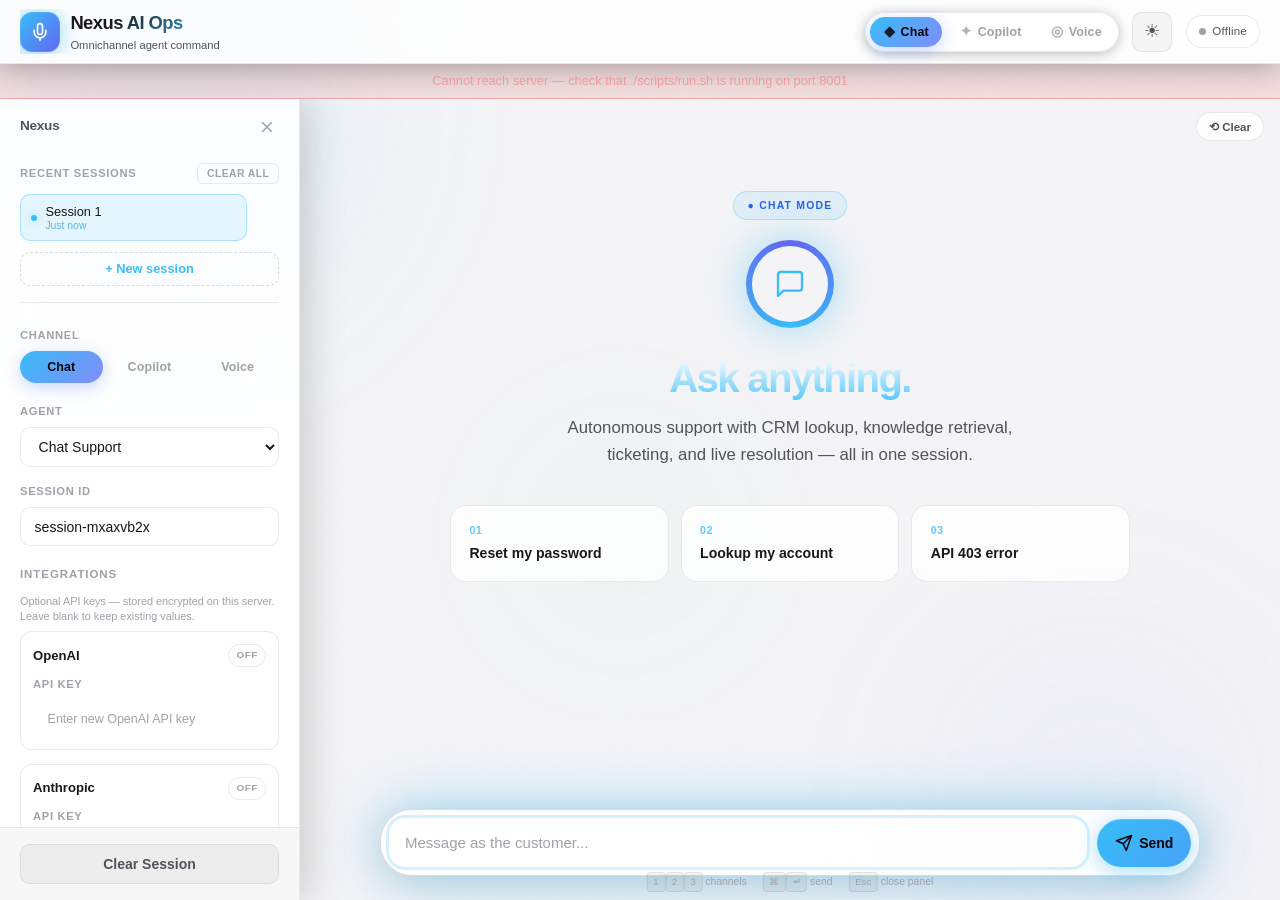
==== commit cc402d5d: "SSE voice streaming, theme UI, bug fixes, E2E tests, and narrated demo script" ====
--- a/static/index.html
+++ b/static/index.html
@@ -52,12 +52,83 @@
       --mode-accent: var(--copilot);
       --mode-glow: var(--copilot-glow);
     }
-    body[data-mode="voice"] {
-      --mode-accent: var(--voice);
-      --mode-glow: var(--voice-glow);
-    }
-
-    @import url("https://fonts.googleapis.com/css2?family=DM+Sans:ital,opsz,wght@0,9..40,400;0,9..40,500;0,9..40,600;0,9..40,700;1,9..40,400&family=Syne:wght@600;700;800&display=swap");
+body[data-mode="voice"] {
+  --mode-accent: var(--voice);
+  --mode-glow: var(--voice-glow);
+}
+
+/* ── Light theme ── */
+body[data-theme="light"] {
+  --bg: #f4f4f6;
+  --bg-elevated: #ffffff;
+  --surface: rgba(0, 0, 0, 0.03);
+  --surface-hover: rgba(0, 0, 0, 0.06);
+  --surface-2: rgba(0, 0, 0, 0.04);
+  --glass: rgba(255, 255, 255, 0.78);
+  --border: rgba(0, 0, 0, 0.08);
+  --border-strong: rgba(0, 0, 0, 0.14);
+  --text: #18181b;
+  --text-secondary: #52525b;
+  --text-muted: #a1a1aa;
+  --accent: #2563eb;
+  --accent-2: #6366f1;
+  --accent-soft: rgba(37, 99, 235, 0.1);
+  --accent-glow: rgba(37, 99, 235, 0.25);
+  --accent-hover: #1d4ed8;
+  --copilot: #7c3aed;
+  --copilot-glow: rgba(124, 58, 237, 0.25);
+  --success: #16a34a;
+  --success-soft: rgba(22, 163, 74, 0.1);
+  --warning: #d97706;
+  --danger: #dc2626;
+  --voice: #0891b2;
+  --voice-glow: rgba(8, 145, 178, 0.25);
+  --voice-soft: rgba(8, 145, 178, 0.08);
+  --shadow: 0 8px 40px rgba(0, 0, 0, 0.1);
+}
+body[data-theme="light"] body::before {
+  opacity: 0.3;
+}
+body[data-theme="light"] body::after {
+  opacity: 0.15;
+}
+body[data-theme="light"] .orb {
+  opacity: 0.2;
+}
+body[data-theme="light"] .brand-text h1 {
+  background: linear-gradient(135deg, var(--text) 30%, var(--mode-accent));
+  -webkit-background-clip: text;
+  -webkit-text-fill-color: transparent;
+  background-clip: text;
+}
+body[data-theme="light"] .brand-text p {
+  color: var(--text-secondary);
+}
+body[data-theme="light"] .status-pill {
+  background: rgba(255, 255, 255, 0.7);
+  border-color: var(--border);
+}
+body[data-theme="light"] .header-modes {
+  background: rgba(255, 255, 255, 0.6);
+}
+body[data-theme="light"] .sidebar {
+  background: rgba(255, 255, 255, 0.85);
+  backdrop-filter: blur(24px) saturate(1.3);
+}
+body[data-theme="light"] .composer-inner {
+  background: rgba(255, 255, 255, 0.85);
+}
+body[data-theme="light"] select,
+body[data-theme="light"] input[type="text"],
+body[data-theme="light"] input[type="password"],
+body[data-theme="light"] input[type="url"] {
+  background: #fff;
+}
+body[data-theme="light"] .session-item:hover {
+  background: rgba(0, 0, 0, 0.04);
+}
+
+@import url("https://fonts.googleapis.com/css2?family=DM+Sans:ital,opsz,wght@0,9..40,400;0,9..40,500;0,9..40,600;0,9..40,700;1,9..40,400&family=Syne:wght@600;700;800&display=swap");
 
     *, *::before, *::after { box-sizing: border-box; margin: 0; padding: 0; }
 
@@ -298,6 +369,32 @@
     @media (max-width: 640px) {
       .channel-bar { display: flex; }
     }
+
+    .theme-toggle {
+      width: 40px;
+      height: 40px;
+      border: 1px solid var(--border);
+      border-radius: var(--radius-sm);
+      background: var(--surface);
+      color: var(--text-secondary);
+      cursor: pointer;
+      display: flex;
+      align-items: center;
+      justify-content: center;
+      flex-shrink: 0;
+      transition: background var(--transition), border-color var(--transition), color var(--transition);
+      font-size: 1.1rem;
+      line-height: 1;
+    }
+    .theme-toggle:hover {
+      background: var(--surface-hover);
+      border-color: var(--border-strong);
+      color: var(--text);
+    }
+    .theme-toggle .light-icon { display: none; }
+    .theme-toggle .dark-icon { display: block; }
+    body[data-theme="light"] .theme-toggle .light-icon { display: block; }
+    body[data-theme="light"] .theme-toggle .dark-icon { display: none; }
 
     .header-actions {
       display: flex;
@@ -529,6 +626,38 @@
       display: inline-flex;
     }
 
+    .sidebar-top-bar {
+      display: flex;
+      align-items: center;
+      justify-content: space-between;
+      padding: 0.75rem 1rem 0 1.25rem;
+      flex-shrink: 0;
+    }
+    .sidebar-top-title {
+      font-family: var(--font-display);
+      font-size: 0.85rem;
+      font-weight: 700;
+      letter-spacing: -0.02em;
+      color: var(--text-secondary);
+    }
+    .sidebar-close {
+      width: 32px;
+      height: 32px;
+      border: none;
+      border-radius: var(--radius-sm);
+      background: transparent;
+      color: var(--text-muted);
+      cursor: pointer;
+      display: inline-flex;
+      align-items: center;
+      justify-content: center;
+      transition: background var(--transition), color var(--transition);
+    }
+    .sidebar-close:hover {
+      background: var(--surface-hover);
+      color: var(--text);
+    }
+
     .tab {
       flex: 1;
       padding: 0.55rem 0.5rem;
@@ -1851,6 +1980,11 @@
       <button class="tab" data-mode="voice" type="button"><span class="tab-icon">◎</span>Voice</button>
     </div>
 
+    <button class="theme-toggle" id="themeToggle" type="button" aria-label="Toggle theme" title="Toggle theme">
+      <span class="dark-icon">☾</span>
+      <span class="light-icon">☀</span>
+    </button>
+
     <div class="header-actions">
       <div class="status-pill">
         <div class="status-dot" id="statusDot"></div>
@@ -1873,6 +2007,12 @@
     <div class="sidebar-overlay" id="sidebarOverlay"></div>
 
     <aside class="sidebar" id="sidebar">
+      <div class="sidebar-top-bar">
+        <h3 class="sidebar-top-title">Nexus</h3>
+        <button class="sidebar-close" id="sidebarCloseBtn" type="button" aria-label="Close panel" title="Close panel">
+          <svg viewBox="0 0 24 24" fill="none" stroke="currentColor" stroke-width="2" stroke-linecap="round" stroke-linejoin="round" width="18" height="18"><line x1="18" y1="6" x2="6" y2="18"/><line x1="6" y1="6" x2="18" y2="18"/></svg>
+        </button>
+      </div>
       <div class="sidebar-scroll" id="sidebarScroll">
       <div class="session-rail" id="sessionRail">
         <div class="session-rail-head">
@@ -2690,12 +2830,7 @@
     });
     overlay.addEventListener('click', closeSidebar);
 
-    document.querySelector('.main')?.addEventListener('click', (e) => {
-      if (e.target.closest('#sidebarReopenBtn, #menuBtn')) return;
-      if (appShell?.classList.contains('sidebar-open')) {
-        closeSidebar();
-      }
-    });
+    /* sidebar is managed only by explicit toggle — no auto-close on main click */
 
     window.addEventListener('resize', () => {
       if (window.innerWidth >= 900) {
@@ -2708,6 +2843,38 @@
       appShell?.classList.remove('sidebar-open');
     }
     syncSidebarUi();
+
+    /* ── Theme toggle ── */
+    const THEME_KEY = 'nexus_theme';
+    function getStoredTheme() { return localStorage.getItem(THEME_KEY) || 'system'; }
+    function setStoredTheme(t) { localStorage.setItem(THEME_KEY, t); }
+
+    function applyTheme(theme) {
+      const isDark = theme === 'dark' || (theme === 'system' && window.matchMedia('(prefers-color-scheme: dark)').matches);
+      document.body.dataset.theme = isDark ? '' : 'light';
+      const btn = document.getElementById('themeToggle');
+      if (btn) btn.title = isDark ? 'Switch to light theme' : 'Switch to dark theme';
+    }
+    document.getElementById('themeToggle')?.addEventListener('click', () => {
+      const cur = getStoredTheme();
+      const next = cur === 'light' ? 'dark' : cur === 'dark' ? 'system' : 'light';
+      setStoredTheme(next);
+      applyTheme(next);
+      const names = { dark: 'Dark', light: 'Light', system: 'System' };
+      showToast(`Theme: ${names[next]}`, 'info');
+    });
+    const systemDark = window.matchMedia('(prefers-color-scheme: dark)');
+    systemDark.addEventListener('change', () => {
+      if (getStoredTheme() === 'system') applyTheme('system');
+    });
+    applyTheme(getStoredTheme());
+
+    /* ── Sidebar close ── */
+    document.getElementById('sidebarCloseBtn')?.addEventListener('click', closeSidebar);
+
+    function toggleSidebar() {
+      appShell?.classList.contains('sidebar-open') ? closeSidebar() : openSidebar();
+    }
 
     function setActiveTabs(newMode) {
       document.querySelectorAll('.tab[data-mode]').forEach(t => {
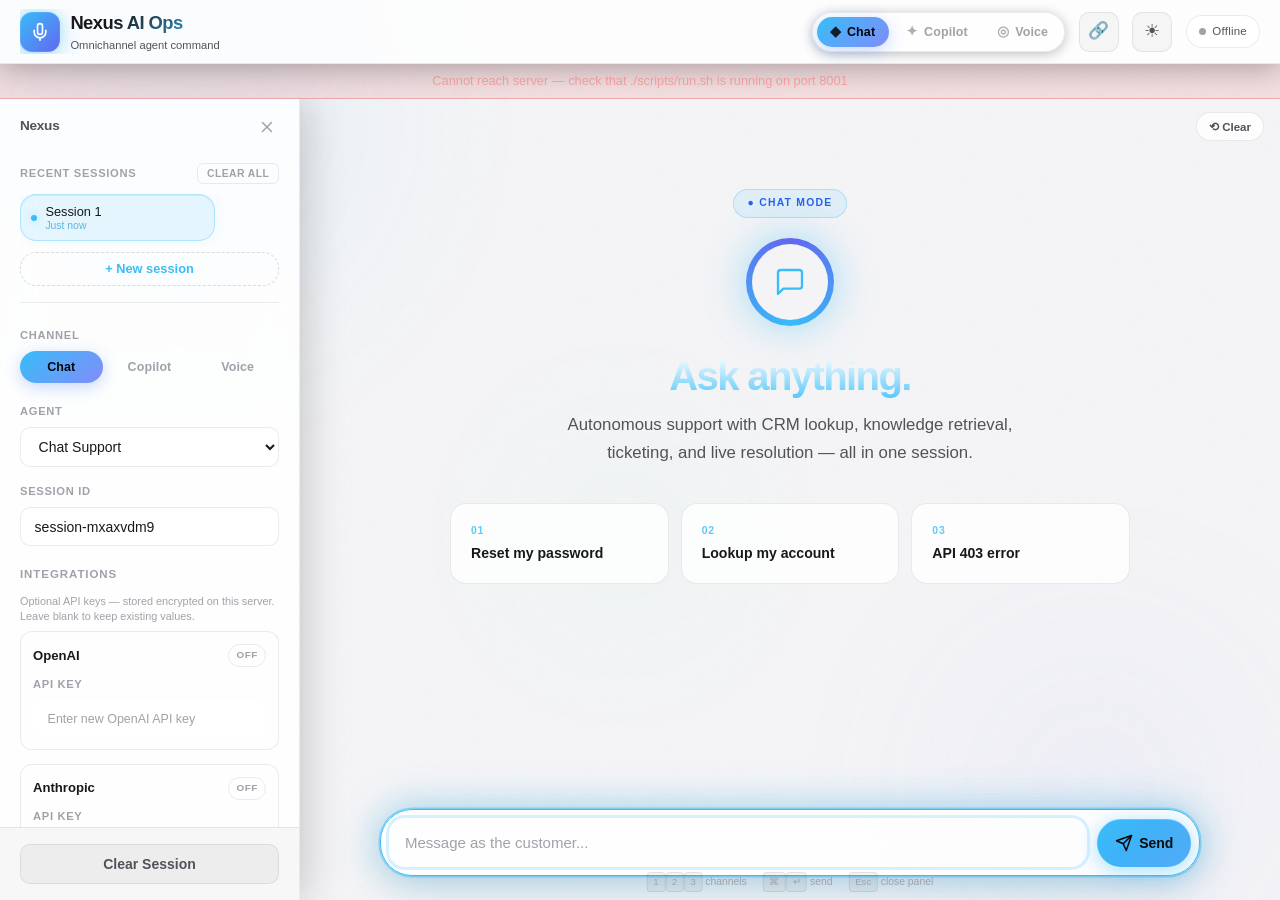
==== commit bbd1e179: "Reorganize project files, add per-mode sync toggle, polish dark UI - Move docker-compose.yml → deplo" ====
--- a/static/index.html
+++ b/static/index.html
@@ -396,6 +396,28 @@
     body[data-theme="light"] .theme-toggle .light-icon { display: block; }
     body[data-theme="light"] .theme-toggle .dark-icon { display: none; }
 
+    .sync-toggle {
+      width: 40px;
+      height: 40px;
+      border: 1px solid var(--border);
+      border-radius: var(--radius-sm);
+      background: var(--surface);
+      color: var(--text-secondary);
+      cursor: pointer;
+      display: flex;
+      align-items: center;
+      justify-content: center;
+      flex-shrink: 0;
+      transition: background var(--transition), border-color var(--transition), color var(--transition), box-shadow var(--transition);
+      font-size: 1.05rem;
+      line-height: 1;
+      position: relative;
+    }
+    .sync-toggle:hover { background: var(--surface-hover); border-color: var(--border-strong); color: var(--text); }
+    body[data-sync-mode="all"] .sync-toggle .sync-off { display: none; }
+    body:not([data-sync-mode="all"]) .sync-toggle .sync-on { display: none; }
+    body:not([data-sync-mode="all"]) .sync-toggle { color: var(--mode-accent); border-color: color-mix(in srgb, var(--mode-accent) 40%, transparent); box-shadow: 0 0 12px color-mix(in srgb, var(--mode-glow) 30%, transparent); }
+
     .header-actions {
       display: flex;
       align-items: center;
@@ -501,13 +523,24 @@
     .sidebar-scroll::-webkit-scrollbar,
     .messages::-webkit-scrollbar,
     .copilot-transcript-body::-webkit-scrollbar {
-      width: 6px;
+      width: 4px;
+    }
+    .sidebar-scroll::-webkit-scrollbar-track,
+    .messages::-webkit-scrollbar-track,
+    .copilot-transcript-body::-webkit-scrollbar-track {
+      background: transparent;
     }
     .sidebar-scroll::-webkit-scrollbar-thumb,
     .messages::-webkit-scrollbar-thumb,
     .copilot-transcript-body::-webkit-scrollbar-thumb {
-      background: rgba(255,255,255,0.12);
+      background: rgba(255,255,255,0.08);
       border-radius: 999px;
+      transition: background var(--transition);
+    }
+    .sidebar-scroll::-webkit-scrollbar-thumb:hover,
+    .messages::-webkit-scrollbar-thumb:hover,
+    .copilot-transcript-body::-webkit-scrollbar-thumb:hover {
+      background: rgba(255,255,255,0.15);
     }
 
     @media (max-width: 899px) {
@@ -675,6 +708,7 @@
       letter-spacing: 0.01em;
     }
     .tab:hover { color: var(--text); background: var(--surface-hover); }
+    .tab:active:not(.active) { transform: scale(0.96); }
     .tab.active {
       background: linear-gradient(135deg, var(--mode-accent), color-mix(in srgb, var(--mode-accent) 60%, var(--accent-2)));
       color: #050508;
@@ -914,7 +948,9 @@
       font-family: inherit;
       cursor: pointer;
       transition: all var(--transition);
-    }
+      -webkit-tap-highlight-color: transparent;
+    }
+    .btn:active:not(:disabled) { transform: scale(0.96); }
     .btn:disabled { opacity: 0.45; cursor: not-allowed; }
     .btn-primary {
       background: linear-gradient(135deg, var(--mode-accent), color-mix(in srgb, var(--mode-accent) 70%, var(--accent-2)));
@@ -1004,6 +1040,10 @@
     @keyframes fadeUp {
       from { opacity: 0; transform: translateY(20px); }
       to { opacity: 1; transform: translateY(0); }
+    }
+    @keyframes messageIn {
+      from { opacity: 0; transform: translateY(10px) scale(0.97); }
+      to { opacity: 1; transform: translateY(0) scale(1); }
     }
 
     .welcome-hero-ring {
@@ -1097,7 +1137,7 @@
 
     .suggestion {
       position: relative;
-      padding: 1.1rem 1.15rem;
+      padding: 1.25rem 1.25rem;
       background: var(--glass);
       backdrop-filter: blur(12px);
       border: 1px solid var(--border);
@@ -1127,12 +1167,24 @@
       opacity: 0;
       transition: opacity var(--transition);
     }
+    .suggestion::after {
+      content: "";
+      position: absolute;
+      inset: -1px;
+      border-radius: var(--radius);
+      background: linear-gradient(135deg, transparent 40%, color-mix(in srgb, var(--mode-accent) 30%, transparent) 100%);
+      opacity: 0;
+      transition: opacity var(--transition);
+      pointer-events: none;
+    }
     .suggestion:hover {
       border-color: color-mix(in srgb, var(--mode-accent) 50%, transparent);
-      transform: translateY(-3px);
-      box-shadow: 0 12px 40px rgba(0,0,0,0.35), 0 0 0 1px color-mix(in srgb, var(--mode-accent) 30%, transparent);
-    }
-    .suggestion:hover::before { opacity: 0.15; }
+      transform: translateY(-4px);
+      box-shadow: 0 16px 48px rgba(0,0,0,0.4), 0 0 0 1px color-mix(in srgb, var(--mode-accent) 30%, transparent);
+    }
+    .suggestion:hover::before { opacity: 0.2; }
+    .suggestion:hover::after { opacity: 1; }
+    .suggestion:active { transform: translateY(-1px) scale(0.99); }
     .suggestion-num {
       font-size: 0.65rem;
       font-weight: 700;
@@ -1161,7 +1213,8 @@
       display: flex;
       gap: 0.65rem;
       max-width: 100%;
-      animation: fadeUp 0.25s ease;
+      animation: messageIn 0.35s cubic-bezier(0.16, 1, 0.3, 1);
+      will-change: transform, opacity;
     }
     .msg-row.user { flex-direction: row-reverse; align-self: flex-end; }
     .msg-row.agent, .msg-row.voice { align-self: flex-start; }
@@ -1180,6 +1233,12 @@
       margin-top: 2px;
       letter-spacing: -0.02em;
       box-shadow: 0 2px 12px rgba(0,0,0,0.3);
+      animation: avatarIn 0.4s cubic-bezier(0.16, 1, 0.3, 1);
+      will-change: transform;
+    }
+    @keyframes avatarIn {
+      from { opacity: 0; transform: scale(0.5); }
+      to { opacity: 1; transform: scale(1); }
     }
     .msg-row.user .avatar {
       background: linear-gradient(135deg, var(--mode-accent), var(--accent-2));
@@ -1232,7 +1291,6 @@
     }
 
     .bubble {
-      max-width: min(85%, 640px);
       padding: 1rem 1.15rem;
       border-radius: var(--radius-lg);
       font-size: clamp(0.875rem, 2vw, 0.9375rem);
@@ -1322,14 +1380,14 @@
       width: 6px;
       height: 6px;
       border-radius: 50%;
-      background: var(--text-muted);
+      background: var(--mode-accent);
       animation: bounce 1.2s infinite;
     }
     .typing-dots span:nth-child(2) { animation-delay: 0.15s; }
     .typing-dots span:nth-child(3) { animation-delay: 0.3s; }
     @keyframes bounce {
-      0%, 60%, 100% { transform: translateY(0); opacity: 0.4; }
-      30% { transform: translateY(-4px); opacity: 1; }
+      0%, 60%, 100% { transform: translateY(0); opacity: 0.3; }
+      30% { transform: translateY(-6px); opacity: 1; }
     }
 
     /* ── Input area ── */
@@ -1358,6 +1416,11 @@
       border: 1px solid var(--border-strong);
       border-radius: var(--radius-xl);
       box-shadow: var(--shadow), 0 0 0 1px rgba(255,255,255,0.04) inset, var(--shadow-glow);
+      transition: border-color var(--transition), box-shadow var(--transition);
+    }
+    .composer-inner:focus-within {
+      border-color: var(--mode-accent);
+      box-shadow: var(--shadow), 0 0 0 1px rgba(255,255,255,0.04) inset, 0 0 0 1.5px var(--mode-glow), 0 0 40px var(--mode-glow);
     }
 
     textarea {
@@ -1382,6 +1445,15 @@
       min-width: 80px;
       height: 48px;
       border-radius: var(--radius-lg);
+      position: relative;
+      overflow: hidden;
+    }
+    .composer .btn-primary::after {
+      content: "";
+      position: absolute;
+      inset: 0;
+      background: linear-gradient(135deg, transparent 40%, rgba(255,255,255,0.08) 100%);
+      pointer-events: none;
     }
     @media (max-width: 479px) {
       .composer .btn span { display: none; }
@@ -1693,8 +1765,8 @@
     }
 
     /* ── Bubble actions & markdown ── */
-    .bubble-wrap { position: relative; max-width: min(85%, 640px); }
-    .msg-row.user .bubble-wrap { max-width: min(85%, 640px); }
+    .bubble-wrap { position: relative; max-width: 640px; }
+    .msg-row.user .bubble-wrap { max-width: 640px; }
     .bubble-actions {
       display: flex;
       gap: 0.35rem;
@@ -1718,6 +1790,8 @@
     }
     .bubble-action:hover { color: var(--text); background: var(--surface-hover); }
     .bubble-action.copied { color: var(--success); border-color: rgba(34, 197, 94, 0.4); }
+    .md-content { white-space: pre-wrap; min-width: 2ch; }
+    .copilot-line { white-space: normal; min-width: auto; }
     .md-content code {
       background: rgba(0, 0, 0, 0.25);
       padding: 0.1rem 0.35rem;
@@ -1818,7 +1892,8 @@
     }
     .session-row.active .session-item {
       background: color-mix(in srgb, var(--mode-accent) 12%, transparent);
-      border-color: color-mix(in srgb, var(--mode-accent) 35%, transparent);
+      border-color: color-mix(in srgb, var(--mode-accent) 30%, transparent);
+      box-shadow: 0 0 20px color-mix(in srgb, var(--mode-accent) 8%, transparent), inset 0 1px 0 color-mix(in srgb, var(--mode-accent) 15%, transparent);
       color: var(--text);
     }
     .session-item {
@@ -1830,15 +1905,17 @@
       padding: 0.55rem 0.65rem;
       background: transparent;
       border: 1px solid transparent;
-      border-radius: var(--radius-sm);
+      border-radius: var(--radius);
       color: var(--text-secondary);
       font-size: 0.8rem;
       font-family: inherit;
       cursor: pointer;
       text-align: left;
       transition: all var(--transition);
+      position: relative;
     }
     .session-item:hover { background: var(--surface-hover); color: var(--text); }
+    .session-item:active { transform: scale(0.98); }
     .session-item-text {
       flex: 1;
       min-width: 0;
@@ -1889,6 +1966,39 @@
       background: var(--mode-accent);
       box-shadow: 0 0 8px var(--mode-glow);
     }
+    .session-rename-btn {
+      flex-shrink: 0;
+      width: 28px;
+      border: 1px solid transparent;
+      border-radius: var(--radius-sm);
+      background: transparent;
+      color: var(--text-muted);
+      font-size: 0.75rem;
+      line-height: 1;
+      cursor: pointer;
+      font-family: inherit;
+      opacity: 0;
+      transition: all var(--transition);
+    }
+    .session-row:hover .session-rename-btn,
+    .session-row:focus-within .session-rename-btn { opacity: 1; }
+    .session-rename-btn:hover {
+      color: var(--accent);
+      background: color-mix(in srgb, var(--mode-accent) 10%, transparent);
+      border-color: color-mix(in srgb, var(--mode-accent) 30%, transparent);
+    }
+    .session-label-input {
+      width: 100%;
+      padding: 0.1rem 0.25rem;
+      background: var(--surface-2);
+      border: 1px solid var(--mode-accent);
+      border-radius: 4px;
+      color: var(--text);
+      font-size: 0.8rem;
+      font-family: inherit;
+      font-weight: 500;
+      outline: none;
+    }
     .session-new-btn {
       width: 100%;
       margin-top: 0.15rem;
@@ -1933,12 +2043,16 @@
       display: inline-block;
       width: 2px;
       height: 1em;
-      background: var(--accent);
+      background: linear-gradient(180deg, var(--mode-accent), var(--accent-2));
+      border-radius: 1px;
       margin-left: 2px;
       vertical-align: text-bottom;
-      animation: blink 0.8s step-end infinite;
-    }
-    @keyframes blink { 50% { opacity: 0; } }
+      animation: cursorPulse 0.9s ease-in-out infinite;
+    }
+    @keyframes cursorPulse {
+      0%, 100% { opacity: 1; transform: scaleY(1); }
+      50% { opacity: 0.25; transform: scaleY(0.6); }
+    }
 
     @media (prefers-reduced-motion: reduce) {
       *, *::before, *::after {
@@ -1979,6 +2093,11 @@
       <button class="tab" data-mode="copilot" type="button"><span class="tab-icon">✦</span>Copilot</button>
       <button class="tab" data-mode="voice" type="button"><span class="tab-icon">◎</span>Voice</button>
     </div>
+
+    <button class="sync-toggle" id="syncToggle" type="button" aria-label="Toggle mode sync" title="Toggle mode sync — when off, each mode shows its own messages">
+      <span class="sync-on" title="Synced: all modes share conversation">🔗</span>
+      <span class="sync-off" title="Separate: each mode has its own view">⊘</span>
+    </button>
 
     <button class="theme-toggle" id="themeToggle" type="button" aria-label="Toggle theme" title="Toggle theme">
       <span class="dark-icon">☾</span>
@@ -2446,12 +2565,16 @@
 
     function formatMarkdown(text) {
       let html = escapeHtml(text);
-      html = html.replace(/```([\s\S]*?)```/g, '<pre><code>$1</code></pre>');
+      const codes = [];
+      html = html.replace(/```([\s\S]*?)```/g, (_, c) => {
+        codes.push(c);
+        return `%%CODE${codes.length - 1}%%`;
+      });
       html = html.replace(/`([^`]+)`/g, '<code>$1</code>');
       html = html.replace(/\*\*(.+?)\*\*/g, '<strong>$1</strong>');
       html = html.replace(/^\s*[-*]\s+(.+)$/gm, '<li>$1</li>');
-      html = html.replace(/(<li>.*<\/li>\n?)+/g, m => `<ul>${m}</ul>`);
-      html = html.replace(/\n/g, '<br>');
+      html = html.replace(/(<li>.*?<\/li>\s*)+/g, m => `<ul>${m}</ul>`);
+      html = html.replace(/%%CODE(\d+)%%/g, (_, i) => `<pre><code>${codes[Number(i)]}</code></pre>`);
       return html;
     }
 
@@ -2473,6 +2596,14 @@
       cursor.className = 'stream-cursor';
       let i = 0;
       const plain = text;
+      if (plain.length < 60) {
+        el.textContent = text;
+        el.appendChild(cursor);
+        cursor.remove();
+        el.innerHTML = formatMarkdown(text);
+        scrollMessagesToBottom(false);
+        return;
+      }
       return new Promise(resolve => {
         const tick = () => {
           if (epoch !== sessionEpoch) { resolve(); return; }
@@ -2482,7 +2613,7 @@
             resolve();
             return;
           }
-          i += Math.max(1, Math.floor(plain.length / 80));
+          i += Math.max(4, Math.floor(plain.length / 60));
           const chunk = plain.slice(0, i);
           el.textContent = chunk;
           el.appendChild(cursor);
@@ -2613,7 +2744,7 @@
       await clearServerSession(sessionId);
       showWelcomeForMode();
       scrollMessagesToBottom(true);
-      closeSidebar();
+      if (isMobile()) closeSidebar();
       if (!silent) showToast('Session cleared', 'success');
 
       if (clearBtn) clearBtn.disabled = false;
@@ -2679,18 +2810,20 @@
       empty.classList.remove('visible');
       clearAllBtn.disabled = false;
 
-      list.innerHTML = sessions.map(s => `
-        <div class="session-row${s.id === current ? ' active' : ''}">
+      list.innerHTML = sessions.map(s => {
+        const labelId = `sl-${CSS.escape(s.id)}`;
+        return `<div class="session-row${s.id === current ? ' active' : ''}">
           <button class="session-item" type="button" data-session-id="${escapeHtml(s.id)}">
             <span class="dot"></span>
             <span class="session-item-text">
-              <span class="session-label">${escapeHtml(s.label)}</span>
+              <span class="session-label" id="${labelId}">${escapeHtml(s.label)}</span>
               <span class="session-meta">${formatSessionTime(s.ts)}</span>
             </span>
           </button>
+          <button class="session-rename-btn" type="button" data-rename-session="${escapeHtml(s.id)}" aria-label="Rename ${escapeHtml(s.label)}" title="Rename">✎</button>
           <button class="session-delete" type="button" data-delete-session="${escapeHtml(s.id)}" aria-label="Remove ${escapeHtml(s.label)}" title="Remove">×</button>
-        </div>
-      `).join('');
+        </div>`;
+      }).join('');
     }
 
     function rememberSession(id, label) {
@@ -2740,7 +2873,7 @@
     async function startFreshSession(showWelcome = true) {
       const id = `session-${Date.now().toString(36)}`;
       document.getElementById('sessionId').value = id;
-      rememberSession(id, 'Session 1');
+      rememberSession(id, nextSessionLabel());
       if (showWelcome) {
         abortInFlight();
         resetComposerFields();
@@ -2757,12 +2890,12 @@
       rememberSession(id, label);
       await clearChat({ silent: true });
       showToast(`Created "${label}"`, 'success');
-      closeSidebar();
+      if (isMobile()) closeSidebar();
     }
 
     async function switchSession(id) {
       if (id === document.getElementById('sessionId').value) {
-        closeSidebar();
+        if (isMobile()) closeSidebar();
         return;
       }
       const session = loadSessions().find(s => s.id === id);
@@ -2770,11 +2903,51 @@
       renderSessionList();
       await clearChat({ silent: true });
       showToast(`Switched to "${session?.label || id}"`, 'info');
-      closeSidebar();
+      if (isMobile()) closeSidebar();
+    }
+
+    function renameSession(id) {
+      const sessions = loadSessions();
+      const session = sessions.find(s => s.id === id);
+      if (!session) return;
+      const labelEl = document.getElementById(`sl-${CSS.escape(id)}`);
+      if (!labelEl) return;
+      const input = document.createElement('input');
+      input.type = 'text';
+      input.className = 'session-label-input';
+      input.value = session.label;
+      input.maxLength = 50;
+      labelEl.replaceWith(input);
+      input.focus();
+      input.select();
+      const commit = () => {
+        const val = input.value.trim() || session.label;
+        const sessions2 = loadSessions();
+        const found = sessions2.find(s => s.id === id);
+        if (found) found.label = val;
+        saveSessions(sessions2);
+        if (id === document.getElementById('sessionId').value) {
+          document.getElementById('sessionId').value = id;
+        }
+        renderSessionList();
+        showToast(`Session renamed to "${val}"`, 'success');
+      };
+      input.addEventListener('blur', commit);
+      input.addEventListener('keydown', (e) => {
+        if (e.key === 'Enter') { e.preventDefault(); input.blur(); }
+        if (e.key === 'Escape') { e.preventDefault(); input.value = session.label; input.blur(); }
+      });
     }
 
     function bindSessionListEvents() {
       document.getElementById('sessionList')?.addEventListener('click', (e) => {
+        const renameBtn = e.target.closest('[data-rename-session]');
+        if (renameBtn) {
+          e.preventDefault();
+          e.stopPropagation();
+          renameSession(renameBtn.dataset.renameSession);
+          return;
+        }
         const delBtn = e.target.closest('[data-delete-session]');
         if (delBtn) {
           e.preventDefault();
@@ -2793,10 +2966,14 @@
     const overlay = document.getElementById('sidebarOverlay');
     const appShell = document.getElementById('appShell');
     const menuBtn = document.getElementById('menuBtn');
+    const isMobile = () => window.innerWidth < 900;
 
     function syncSidebarUi() {
       const isOpen = appShell?.classList.contains('sidebar-open');
+      sidebar.classList.toggle('open', isOpen);
+      overlay.classList.toggle('open', isOpen);
       document.body.classList.toggle('sidebar-closed', !isOpen);
+      document.body.style.overflow = (isOpen && isMobile()) ? 'hidden' : '';
       if (menuBtn) {
         menuBtn.setAttribute('aria-label', isOpen ? 'Close side panel' : 'Open side panel');
         menuBtn.setAttribute('title', isOpen ? 'Close panel' : 'Open panel');
@@ -2805,43 +2982,37 @@
 
     function openSidebar() {
       appShell?.classList.add('sidebar-open');
-      sidebar.classList.add('open');
-      overlay.classList.add('open');
       syncSidebarUi();
-      if (window.matchMedia('(max-width: 899px)').matches) {
-        document.body.style.overflow = 'hidden';
-      }
     }
     function closeSidebar() {
       appShell?.classList.remove('sidebar-open');
-      sidebar.classList.remove('open');
-      overlay.classList.remove('open');
-      document.body.style.overflow = '';
       syncSidebarUi();
+    }
+    function toggleSidebar() {
+      appShell?.classList.contains('sidebar-open') ? closeSidebar() : openSidebar();
     }
 
     document.getElementById('menuBtn').addEventListener('click', (e) => {
       e.stopPropagation();
-      appShell?.classList.contains('sidebar-open') ? closeSidebar() : openSidebar();
+      toggleSidebar();
     });
     document.getElementById('sidebarReopenBtn')?.addEventListener('click', (e) => {
       e.stopPropagation();
       openSidebar();
     });
     overlay.addEventListener('click', closeSidebar);
-
-    /* sidebar is managed only by explicit toggle — no auto-close on main click */
+    document.getElementById('sidebarCloseBtn')?.addEventListener('click', closeSidebar);
 
     window.addEventListener('resize', () => {
-      if (window.innerWidth >= 900) {
-        overlay.classList.remove('open');
+      if (!isMobile() && appShell?.classList.contains('sidebar-open')) {
         document.body.style.overflow = '';
       }
+      if (isMobile() && appShell?.classList.contains('sidebar-open')) {
+        document.body.style.overflow = 'hidden';
+      }
     });
 
-    if (window.innerWidth < 900) {
-      appShell?.classList.remove('sidebar-open');
-    }
+    if (isMobile()) closeSidebar();
     syncSidebarUi();
 
     /* ── Theme toggle ── */
@@ -2869,9 +3040,6 @@
     });
     applyTheme(getStoredTheme());
 
-    /* ── Sidebar close ── */
-    document.getElementById('sidebarCloseBtn')?.addEventListener('click', closeSidebar);
-
     function toggleSidebar() {
       appShell?.classList.contains('sidebar-open') ? closeSidebar() : openSidebar();
     }
@@ -2885,6 +3053,33 @@
     function hasConversation() {
       return Boolean(messagesEl().querySelector('.msg-row'));
     }
+
+    function filterMessagesByMode() {
+      const syncAll = document.body.dataset.syncMode === 'all';
+      document.querySelectorAll('.msg-row').forEach(row => {
+        row.style.display = syncAll || row.dataset.msgMode === mode ? '' : 'none';
+      });
+    }
+
+    document.getElementById('syncToggle')?.addEventListener('click', () => {
+      const cur = document.body.dataset.syncMode;
+      const next = cur === 'all' ? 'mode' : 'all';
+      const placeholder = document.querySelector('.mode-empty');
+      document.body.dataset.syncMode = next;
+      filterMessagesByMode();
+      if (next === 'all') {
+        if (placeholder) placeholder.remove();
+        if (!hasConversation() && !document.getElementById('welcome')) showWelcomeForMode();
+      } else {
+        document.getElementById('welcome')?.remove();
+        const hasVisible = Boolean(messagesEl().querySelector('.msg-row:not([style*="display: none"])'));
+        if (!hasVisible) {
+          document.querySelectorAll('.mode-empty').forEach(el => el.remove());
+          document.getElementById('messages').insertAdjacentHTML('beforeend', `<div class="mode-empty" style="flex:1;display:flex;align-items:center;justify-content:center;padding:2rem;text-align:center;font-size:0.85rem;color:var(--text-muted)">No ${mode} messages yet</div>`);
+        }
+      }
+      showToast(next === 'all' ? 'Sync: all conversations combined' : 'Sync: each mode shows its own messages', 'info');
+    });
 
     function setMode(newMode) {
       if (!newMode || newMode === mode) return;
@@ -2920,17 +3115,26 @@
         : 'Message as the customer...';
 
       document.body.dataset.mode = mode;
-
-      if (!hasConversation()) {
-        if (isVoice && !callActive) showVoiceWelcome();
-        else if (isCopilot) showCopilotWelcome();
-        else if (mode === 'chat') showChatWelcome();
+      filterMessagesByMode();
+
+      const hasVisible = document.body.dataset.syncMode !== 'all'
+        ? Boolean(messagesEl().querySelector('.msg-row:not([style*="display: none"])'))
+        : hasConversation();
+      if (!hasVisible) {
+        if (document.body.dataset.syncMode !== 'all') {
+          document.querySelectorAll('.mode-empty').forEach(el => el.remove());
+          document.getElementById('messages').insertAdjacentHTML('beforeend', `<div class="mode-empty" style="flex:1;display:flex;align-items:center;justify-content:center;padding:2rem;text-align:center;font-size:0.85rem;color:var(--text-muted)">No ${mode} messages yet — switch modes or toggle sync to view other conversations</div>`);
+        } else {
+          if (isVoice && !callActive) showVoiceWelcome();
+          else if (isCopilot) showCopilotWelcome();
+          else if (mode === 'chat') showChatWelcome();
+        }
       }
 
       if (isVoice) document.getElementById('voiceInputText').focus();
       else document.getElementById('input').focus();
 
-      closeSidebar();
+      if (isMobile()) closeSidebar();
       updateScrollButton();
       updateVoiceHud();
       updateCopilotTranscriptPreview();
@@ -3228,20 +3432,18 @@
 
     function formatCopilotText(text) {
       return escapeHtml(text)
-        .replace(/\*\*(.+?)\*\*/g, '<strong>$1</strong>')
-        .replace(/\n/g, '<br>')
-        .replace(/<br><br>/g, '<br><br>');
+        .replace(/\*\*(.+?)\*\*/g, '<strong>$1</strong>');
     }
 
     function getRoleLabels(role) {
       if (mode === 'voice') {
         return role === 'user' ? { row: 'user', avatar: 'Caller', label: null }
-          : role === 'voice-agent' ? { row: 'voice', avatar: 'VA', label: 'Agent Response (TTS)' }
-          : { row: role, avatar: 'AI', label: null };
+          : role === 'voice-agent' ? { row: 'voice', avatar: '🖥️ VA', label: 'Agent Response (TTS)' }
+          : { row: role, avatar: '🖥️ AI', label: null };
       }
       if (mode === 'copilot') {
         return role === 'user' ? { row: 'user', avatar: 'You', label: 'Your request' }
-          : { row: 'copilot', avatar: 'CP', label: 'Copilot suggestion' };
+          : { row: 'copilot', avatar: '🖥️ CP', label: 'Copilot suggestion' };
       }
       return role === 'user' ? { row: 'user', avatar: 'You', label: null }
         : { row: 'agent', avatar: 'AI', label: null };
@@ -3250,6 +3452,8 @@
     function addMessage(text, role, metrics = null, tools = [], options = {}) {
       const welcome = document.getElementById('welcome');
       if (welcome) welcome.remove();
+      const placeholder = document.querySelector('.mode-empty');
+      if (placeholder) placeholder.remove();
 
       const labels = getRoleLabels(role);
       const row = document.createElement('div');
@@ -3282,7 +3486,7 @@
       row.innerHTML = `
         <div class="avatar">${labels.avatar}</div>
         <div class="bubble-wrap">
-          <div class="bubble">${bubbleInner}${buildMetaChips(metrics, tools)}${buildSourceChips(metrics)}</div>
+          <div class="bubble">${bubbleInner}</div>
           ${showCopy ? `<div class="bubble-actions">${copyBtn}${useBtn}</div>` : ''}
         </div>`;
 
@@ -3293,7 +3497,11 @@
         navigator.clipboard.writeText(text).then(() => showToast('Reply ready — paste to customer', 'success'));
       });
 
+      row.dataset.msgMode = mode;
       document.getElementById('messages').appendChild(row);
+      if (document.body.dataset.syncMode !== 'all' && row.dataset.msgMode !== mode) {
+        row.style.display = 'none';
+      }
       scrollMessagesToBottom(role === 'user');
 
       if (stream) {
@@ -3331,10 +3539,16 @@
     function addSystemMessage(text) {
       const welcome = document.getElementById('welcome');
       if (welcome) welcome.remove();
+      const placeholder = document.querySelector('.mode-empty');
+      if (placeholder) placeholder.remove();
       const row = document.createElement('div');
       row.className = 'msg-row system';
+      row.dataset.msgMode = mode;
       row.innerHTML = `<div class="bubble">${escapeHtml(text)}</div>`;
       document.getElementById('messages').appendChild(row);
+      if (document.body.dataset.syncMode !== 'all' && row.dataset.msgMode !== mode) {
+        row.style.display = 'none';
+      }
       scrollMessagesToBottom(false);
     }
 
@@ -3345,6 +3559,8 @@
     }
 
     function showTyping(msg) {
+      const placeholder = document.querySelector('.mode-empty');
+      if (placeholder) placeholder.remove();
       const el = document.createElement('div');
       el.className = 'typing';
       el.id = 'typing';
@@ -3398,7 +3614,6 @@
 
         const tools = (data.tool_calls || []).map(t => t.name);
         const replyRole = mode === 'copilot' ? 'copilot' : 'agent';
-        rememberSession(sessionId, text.slice(0, 40) + (text.length > 40 ? '…' : ''));
         addMessage(data.response || JSON.stringify(data), replyRole, data.metrics, tools, { stream: true });
       } catch (err) {
         hideTyping();
@@ -3809,6 +4024,7 @@
     checkHealth();
     loadIntegrationsStatus();
     setInterval(checkHealth, 30000);
+    document.body.dataset.syncMode = 'all';
     document.body.dataset.mode = 'chat';
     bindSessionListEvents();
     const existingSessions = loadSessions();
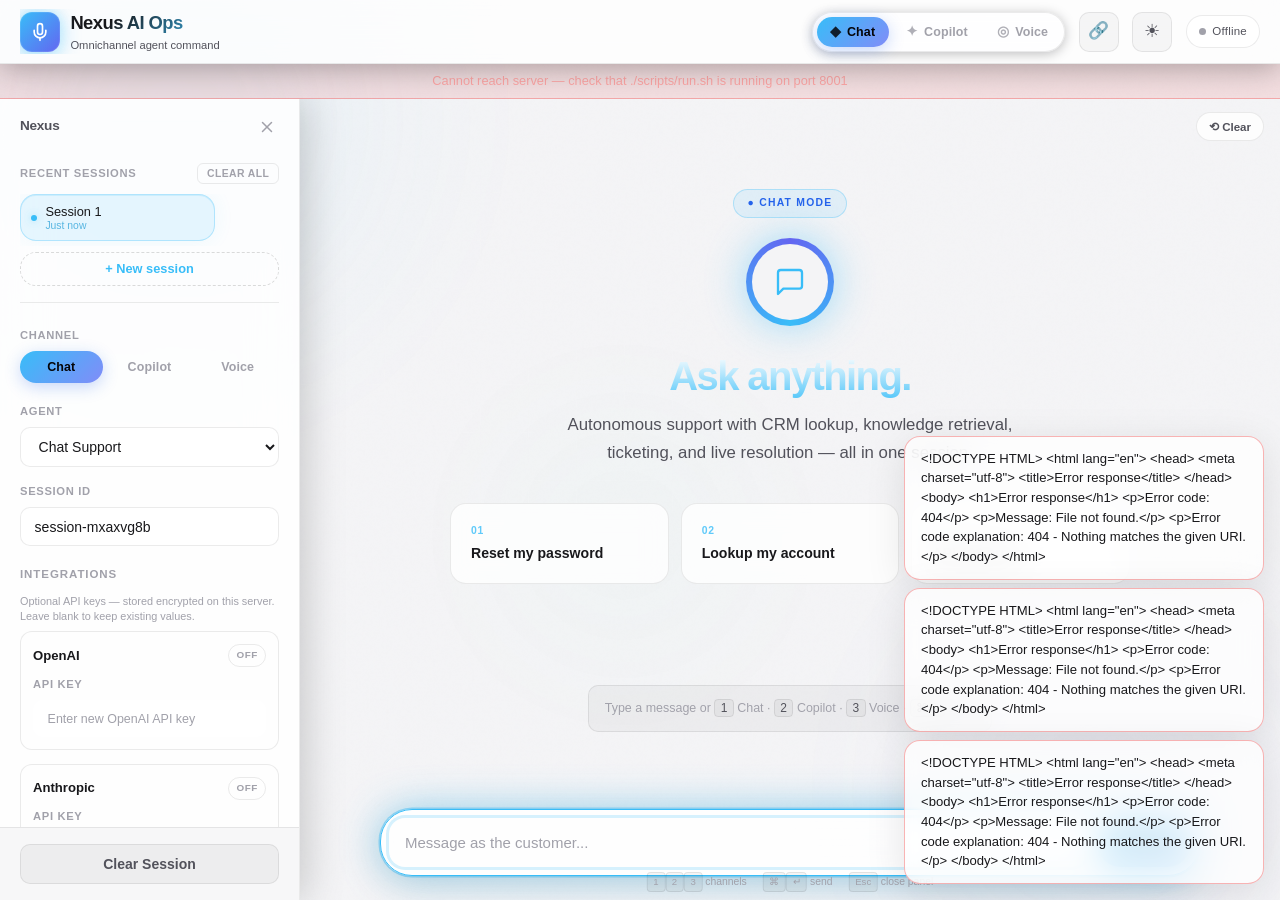
==== commit 807ab526: "Production hardening: routes refactored, SSE streaming, Dockerfile optimized, CI hardened, docs sync" ====
--- a/static/index.html
+++ b/static/index.html
@@ -450,6 +450,27 @@
       box-shadow: 0 0 12px var(--success), 0 0 4px var(--success);
       animation: statusPulse 2s ease infinite;
     }
+    .task-badge {
+      display: none;
+      align-items: center;
+      gap: 0.3rem;
+      padding: 0.2rem 0.55rem;
+      background: var(--accent-soft);
+      border-radius: 999px;
+      font-size: 0.68rem;
+      font-weight: 600;
+      color: var(--accent);
+      white-space: nowrap;
+      cursor: default;
+    }
+    .task-badge.visible { display: inline-flex; }
+    .task-badge-icon {
+      width: 6px;
+      height: 6px;
+      border-radius: 50%;
+      background: var(--accent);
+      animation: statusPulse 1.2s ease infinite;
+    }
     @keyframes statusPulse {
       0%, 100% { opacity: 1; }
       50% { opacity: 0.6; }
@@ -1096,6 +1117,29 @@
       line-height: 1.65;
       font-weight: 400;
     }
+    .welcome-tips {
+      text-align: center;
+      font-size: 0.78rem;
+      color: var(--text-muted);
+      margin-top: 1rem;
+      padding: 0.75rem 1rem;
+      background: var(--surface);
+      border-radius: var(--radius-sm);
+      border: 1px solid var(--border);
+      max-width: 500px;
+      margin-left: auto;
+      margin-right: auto;
+      line-height: 1.7;
+    }
+    .welcome-tips kbd {
+      background: var(--surface-2);
+      border: 1px solid var(--border);
+      border-radius: 4px;
+      padding: 0.1em 0.45em;
+      font-family: inherit;
+      font-size: 0.75rem;
+      color: var(--text-secondary);
+    }
 
     .channel-badge {
       display: inline-flex;
@@ -1878,12 +1922,24 @@
     .session-empty {
       display: none;
       text-align: center;
-      padding: 1rem 0.5rem;
-      font-size: 0.78rem;
+      padding: 2rem 0.5rem;
+    }
+    .session-empty.visible { display: block; }
+    .session-empty-icon {
+      font-size: 1.6rem;
+      margin-bottom: 0.5rem;
+      opacity: 0.5;
+    }
+    .session-empty-text {
+      font-size: 0.82rem;
+      color: var(--text-secondary);
+      font-weight: 500;
+    }
+    .session-empty-hint {
+      font-size: 0.72rem;
       color: var(--text-muted);
-      font-style: italic;
-    }
-    .session-empty.visible { display: block; }
+      margin-top: 0.25rem;
+    }
     .session-row {
       display: flex;
       align-items: stretch;
@@ -2109,6 +2165,7 @@
         <div class="status-dot" id="statusDot"></div>
         <span id="statusText">Checking</span>
       </div>
+      <div class="task-badge" id="taskBadge"><span class="task-badge-icon"></span><span id="taskBadgeText">0 tasks</span></div>
     </div>
   </header>
 
@@ -2140,7 +2197,11 @@
         </div>
         <div class="session-list-wrap" id="sessionListWrap">
           <div id="sessionList"></div>
-          <div class="session-empty" id="sessionEmpty">No saved sessions — start a new one below.</div>
+          <div class="session-empty" id="sessionEmpty">
+            <div class="session-empty-icon">💬</div>
+            <div class="session-empty-text">No saved sessions yet</div>
+            <div class="session-empty-hint">Send a message to start a new conversation</div>
+          </div>
         </div>
         <button class="session-item session-new-btn" id="newSessionBtn" type="button">
           <span>+ New session</span>
@@ -2437,6 +2498,33 @@
 
   <script>
     const API = '/api/v1';
+    let taskPollInterval = null;
+
+    async function apiFetch(url, options = {}) {
+      const res = await fetch(url, options);
+      if (res.ok) return res;
+      const text = await res.text().catch(() => '');
+      let detail = text;
+      try { const j = JSON.parse(text); detail = j.detail || j.message || text; } catch {}
+      if (res.status === 429) {
+        showToast('Rate limit hit — wait a moment then retry', 'error');
+        throw new Error('Rate limit exceeded');
+      }
+      if (res.status === 401 || res.status === 403) {
+        showToast('Auth failed — check your API token', 'error');
+        throw new Error(detail || 'Authentication failed');
+      }
+      if (res.status >= 500) {
+        showToast(`Server error (${res.status}) — try again later`, 'error');
+        throw new Error(detail || `Server error (${res.status})`);
+      }
+      if (!res.ok) {
+        showToast(detail || `Request failed (${res.status})`, 'error');
+        throw new Error(detail || `Request failed (${res.status})`);
+      }
+      return res;
+    }
+
     let mode = 'chat';
     let callActive = false;
     let sttAvailable = false;
@@ -3183,7 +3271,7 @@
           { label: 'Lookup my account', text: 'Can you look up jane@example.com?' },
           { label: 'API 403 error', text: 'My API calls return 403 errors' },
         ]
-      );
+      ) + '<div class="welcome-tips">Type a message or <kbd>1</kbd> Chat · <kbd>2</kbd> Copilot · <kbd>3</kbd> Voice · <kbd>⌘⏎</kbd> send</div>';
     }
 
     function showCopilotWelcome() {
@@ -3197,7 +3285,7 @@
           { label: 'Flag escalation', text: 'Should I escalate this to a supervisor?' },
         ],
         '<path d="M12 2l3.09 6.26L22 9.27l-5 4.87 1.18 6.88L12 17.77l-6.18 3.25L7 14.14 2 9.27l6.91-1.01L12 2z"/>'
-      );
+      ) + '<div class="welcome-tips">Paste transcript in the sidebar, then ask copilot to draft, summarize, or escalate</div>';
     }
 
     function showVoiceWelcome() {
@@ -3211,7 +3299,7 @@
           { label: 'Request transfer', text: 'I need to speak to a manager' },
         ],
         '<path d="M12 2a3 3 0 0 0-3 3v7a3 3 0 0 0 6 0V5a3 3 0 0 0-3-3Z"/><path d="M19 10v2a7 7 0 0 1-14 0v-2"/><line x1="12" y1="19" x2="12" y2="22"/>'
-      );
+      ) + '<div class="welcome-tips">Tap "Answer incoming call" or type caller speech and hit send</div>';
     }
 
     const SETTINGS_TOKEN_KEY = 'nexus_settings_token';
@@ -3289,7 +3377,7 @@
 
     async function loadIntegrationsStatus() {
       try {
-        const res = await fetch(`${API}/integrations/status`);
+        const res = await apiFetch(`${API}/integrations/status`);
         if (!res.ok) return;
         const data = await res.json();
         const p = data.providers || {};
@@ -3394,7 +3482,7 @@
 
     async function checkHealth() {
       try {
-        const res = await fetch(`${API}/health`);
+        const res = await apiFetch(`${API}/health`);
         const data = await res.json();
         sttAvailable = data.stt_available === true || data.stt_available === 'true';
         ttsAvailable = data.tts_available === true || data.tts_available === 'true';
@@ -3418,6 +3506,24 @@
         document.getElementById('statusDot').classList.remove('online');
         document.getElementById('statusText').textContent = 'Offline';
         setConnectionBanner(true, 'Cannot reach server — check that ./scripts/run.sh is running on port 8001');
+      }
+    }
+
+    async function pollTasks() {
+      try {
+        const res = await apiFetch(`${API}/observability/health`);
+        const data = await res.json();
+        const badge = document.getElementById('taskBadge');
+        const text = document.getElementById('taskBadgeText');
+        const total = (data.active_tasks || 0) + (data.queued_tasks || 0) + (data.active_requests || 0);
+        if (total > 0) {
+          badge.classList.add('visible');
+          text.textContent = `${total} active`;
+        } else {
+          badge.classList.remove('visible');
+        }
+      } catch {
+        document.getElementById('taskBadge')?.classList.remove('visible');
       }
     }
 
@@ -4022,8 +4128,10 @@
     });
 
     checkHealth();
+    pollTasks();
     loadIntegrationsStatus();
     setInterval(checkHealth, 30000);
+    setInterval(pollTasks, 15000);
     document.body.dataset.syncMode = 'all';
     document.body.dataset.mode = 'chat';
     bindSessionListEvents();
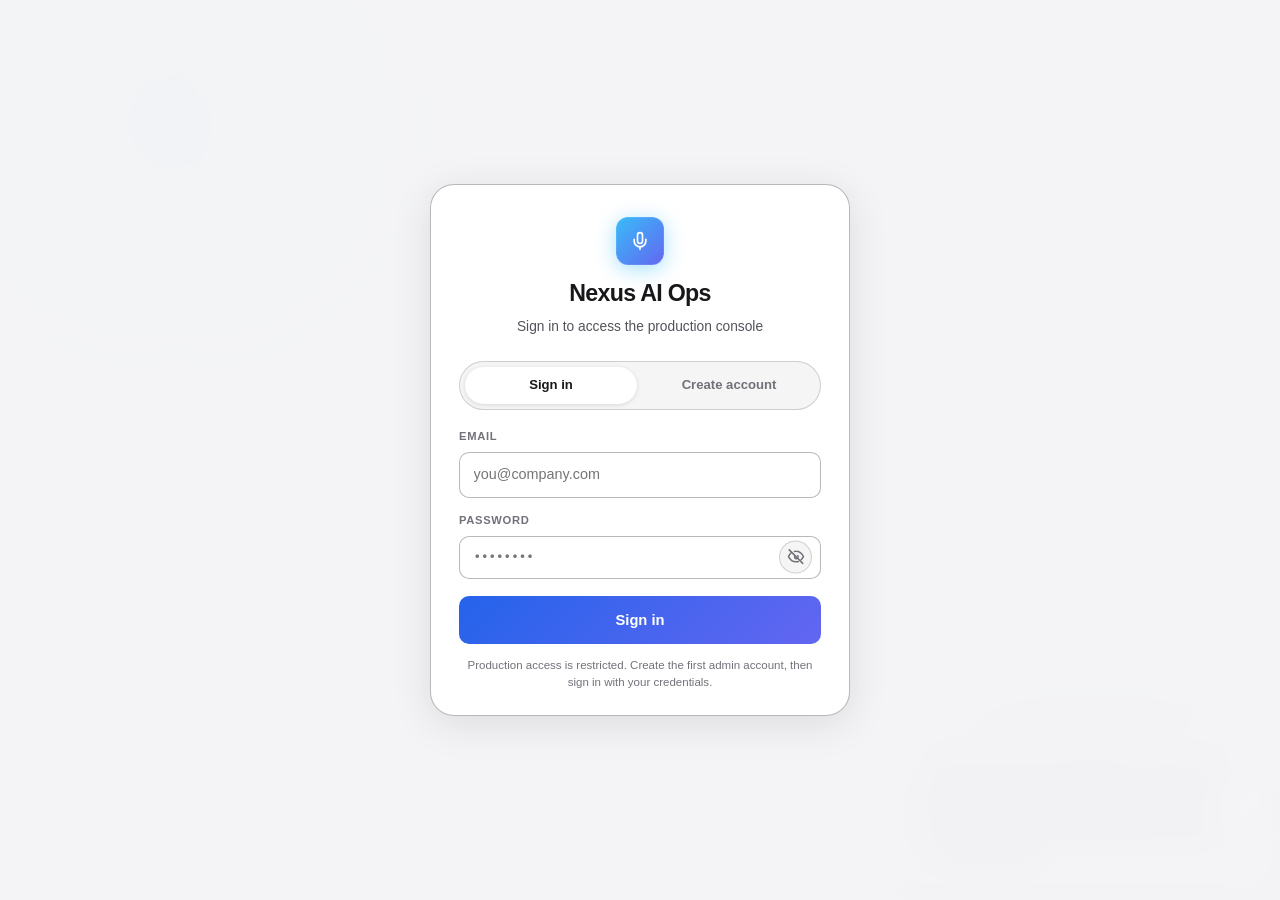
==== commit 4e4217aa: "Production hardening, ops tooling, and UI fixes" ====
--- a/static/index.html
+++ b/static/index.html
@@ -61,15 +61,15 @@
 body[data-theme="light"] {
   --bg: #f4f4f6;
   --bg-elevated: #ffffff;
-  --surface: rgba(0, 0, 0, 0.03);
-  --surface-hover: rgba(0, 0, 0, 0.06);
-  --surface-2: rgba(0, 0, 0, 0.04);
-  --glass: rgba(255, 255, 255, 0.78);
-  --border: rgba(0, 0, 0, 0.08);
-  --border-strong: rgba(0, 0, 0, 0.14);
+  --surface: rgba(0, 0, 0, 0.04);
+  --surface-hover: rgba(0, 0, 0, 0.07);
+  --surface-2: #ffffff;
+  --glass: rgba(255, 255, 255, 0.88);
+  --border: rgba(0, 0, 0, 0.16);
+  --border-strong: rgba(0, 0, 0, 0.28);
   --text: #18181b;
   --text-secondary: #52525b;
-  --text-muted: #a1a1aa;
+  --text-muted: #71717a;
   --accent: #2563eb;
   --accent-2: #6366f1;
   --accent-soft: rgba(37, 99, 235, 0.1);
@@ -116,16 +116,86 @@
   backdrop-filter: blur(24px) saturate(1.3);
 }
 body[data-theme="light"] .composer-inner {
-  background: rgba(255, 255, 255, 0.85);
+  background: #ffffff;
+  border-color: var(--border-strong);
 }
 body[data-theme="light"] select,
 body[data-theme="light"] input[type="text"],
 body[data-theme="light"] input[type="password"],
-body[data-theme="light"] input[type="url"] {
-  background: #fff;
+body[data-theme="light"] input[type="url"],
+body[data-theme="light"] textarea {
+  background: #ffffff;
+  border-color: var(--border-strong);
+  color: var(--text);
 }
 body[data-theme="light"] .session-item:hover {
   background: rgba(0, 0, 0, 0.04);
+}
+body[data-theme="light"] .integration-group {
+  background: #fafafa;
+  border-color: var(--border-strong);
+}
+body[data-theme="light"] .integration-badge {
+  background: #ffffff;
+  border-color: var(--border-strong);
+}
+body[data-theme="light"] .field input[type="password"],
+body[data-theme="light"] .field input.integration-input {
+  background: #ffffff;
+  border: 1px solid var(--border-strong);
+  box-shadow: none;
+  color: var(--text);
+}
+body[data-theme="light"] .field input.integration-input::placeholder {
+  color: var(--text-muted);
+}
+body[data-theme="light"] .field input.integration-input:-webkit-autofill,
+body[data-theme="light"] .field input.integration-input:-webkit-autofill:hover,
+body[data-theme="light"] .field input.integration-input:-webkit-autofill:focus {
+  -webkit-box-shadow: 0 0 0 1000px #ffffff inset;
+  -webkit-text-fill-color: var(--text);
+  border: 1px solid var(--border-strong);
+}
+body[data-theme="light"] .integration-saved-row {
+  background: rgba(37, 99, 235, 0.06);
+  border-color: rgba(37, 99, 235, 0.28);
+}
+body[data-theme="light"] .integration-action-btn {
+  background: #ffffff;
+  border-color: var(--border-strong);
+}
+body[data-theme="light"] .suggestion {
+  background: #ffffff;
+  border-color: var(--border-strong);
+}
+body[data-theme="light"] .session-item {
+  border-color: var(--border);
+}
+body[data-theme="light"] .bubble-action,
+body[data-theme="light"] .theme-toggle,
+body[data-theme="light"] .sync-toggle,
+body[data-theme="light"] .menu-btn,
+body[data-theme="light"] .clear-session-btn {
+  border-color: var(--border-strong);
+  background: #ffffff;
+}
+body[data-theme="light"] .auth-card {
+  background: #ffffff;
+  border-color: var(--border-strong);
+}
+body[data-theme="light"] .auth-card input {
+  background: #ffffff;
+  border-color: var(--border-strong);
+}
+body[data-theme="light"] .auth-card input:-webkit-autofill,
+body[data-theme="light"] .auth-card input:-webkit-autofill:hover,
+body[data-theme="light"] .auth-card input:-webkit-autofill:focus {
+  -webkit-box-shadow: 0 0 0 1000px #ffffff inset !important;
+  box-shadow: 0 0 0 1000px #ffffff inset !important;
+  -webkit-text-fill-color: var(--text) !important;
+  caret-color: var(--text) !important;
+  border: 1px solid var(--border-strong) !important;
+  transition: background-color 9999s ease-out 0s;
 }
 
 @import url("https://fonts.googleapis.com/css2?family=DM+Sans:ital,opsz,wght@0,9..40,400;0,9..40,500;0,9..40,600;0,9..40,700;1,9..40,400&family=Syne:wght@600;700;800&display=swap");
@@ -777,7 +847,7 @@
       margin-bottom: 0.85rem;
       padding: 0.75rem;
       border-radius: 12px;
-      background: rgba(255,255,255,0.03);
+      background: var(--surface);
       border: 1px solid var(--border);
     }
     .integration-head {
@@ -880,8 +950,8 @@
     .field input.integration-input {
       font-family: ui-monospace, monospace;
       font-size: 0.78rem;
-      background: rgba(8, 10, 18, 0.92);
-      border: 1px solid rgba(255, 255, 255, 0.1);
+      background: var(--surface-2);
+      border: 1px solid var(--border-strong);
       color: var(--text);
       box-shadow: inset 0 1px 0 rgba(255, 255, 255, 0.03);
     }
@@ -1117,30 +1187,6 @@
       line-height: 1.65;
       font-weight: 400;
     }
-    .welcome-tips {
-      text-align: center;
-      font-size: 0.78rem;
-      color: var(--text-muted);
-      margin-top: 1rem;
-      padding: 0.75rem 1rem;
-      background: var(--surface);
-      border-radius: var(--radius-sm);
-      border: 1px solid var(--border);
-      max-width: 500px;
-      margin-left: auto;
-      margin-right: auto;
-      line-height: 1.7;
-    }
-    .welcome-tips kbd {
-      background: var(--surface-2);
-      border: 1px solid var(--border);
-      border-radius: 4px;
-      padding: 0.1em 0.45em;
-      font-family: inherit;
-      font-size: 0.75rem;
-      color: var(--text-secondary);
-    }
-
     .channel-badge {
       display: inline-flex;
       align-items: center;
@@ -2069,31 +2115,215 @@
       color: var(--text);
     }
 
-    /* ── Keyboard hints ── */
-    .kbd-hint {
+    /* ── Auth gate ── */
+    .auth-gate {
+      position: fixed;
+      inset: 0;
+      z-index: 500;
+      display: flex;
+      align-items: center;
+      justify-content: center;
+      padding: 1.5rem;
+      background: color-mix(in srgb, var(--bg) 88%, transparent);
+      backdrop-filter: blur(18px) saturate(1.2);
+    }
+    .auth-gate[hidden] { display: none !important; }
+    body:not([data-authenticated="true"]) .app-shell,
+    body:not([data-authenticated="true"]) header,
+    body:not([data-authenticated="true"]) .channel-bar,
+    body:not([data-authenticated="true"]) .connection-banner {
+      visibility: hidden;
+      pointer-events: none;
+    }
+    .auth-card {
+      width: min(100%, 420px);
+      padding: 2rem 1.75rem 1.5rem;
+      border-radius: var(--radius-lg);
+      background: var(--glass);
+      border: 1px solid var(--border-strong);
+      box-shadow: var(--shadow);
+      animation: fadeUp 0.28s ease;
+    }
+    .auth-brand {
+      display: flex;
+      flex-direction: column;
+      align-items: center;
+      text-align: center;
+      gap: 0.35rem;
+      margin-bottom: 1.5rem;
+    }
+    .auth-brand h2 {
+      font-family: var(--font-display);
+      font-size: 1.45rem;
+      font-weight: 800;
+      letter-spacing: -0.03em;
+      color: var(--text);
+    }
+    .auth-brand p {
+      font-size: 0.86rem;
+      color: var(--text-secondary);
+      line-height: 1.45;
+    }
+    .auth-tabs {
+      display: grid;
+      grid-template-columns: 1fr 1fr;
+      gap: 0.35rem;
+      margin-bottom: 1.15rem;
+      padding: 0.3rem;
+      border-radius: 999px;
+      background: var(--surface);
+      border: 1px solid var(--border);
+    }
+    .auth-tab {
+      border: none;
+      background: transparent;
+      color: var(--text-muted);
+      font: inherit;
+      font-size: 0.82rem;
+      font-weight: 600;
+      padding: 0.55rem 0.75rem;
+      border-radius: 999px;
+      cursor: pointer;
+    }
+    .auth-tab.active {
+      background: var(--bg-elevated);
+      color: var(--text);
+      box-shadow: 0 1px 4px rgba(0, 0, 0, 0.12);
+    }
+    .auth-form { display: none; flex-direction: column; gap: 0.85rem; }
+    .auth-form.active { display: flex; }
+    .auth-form .field { margin: 0; }
+    .auth-field-row {
+      position: relative;
+      display: flex;
+      align-items: center;
+    }
+    .auth-field-row input {
+      padding-right: 2.65rem;
+    }
+    .pw-toggle {
+      position: absolute;
+      right: 0.55rem;
+      top: 50%;
+      transform: translateY(-50%);
+      width: 2.05rem;
+      height: 2.05rem;
+      border-radius: 999px;
+      border: 1px solid var(--border);
+      background: var(--surface);
+      color: var(--text-muted);
+      cursor: pointer;
+      display: inline-flex;
+      align-items: center;
+      justify-content: center;
+      transition: all var(--transition);
+    }
+    /* Match common expectation:
+       - slashed eye = password hidden
+       - open eye = password visible */
+    .pw-toggle .pw-icon-show { display: none; }
+    .pw-toggle .pw-icon-hide { display: inline; }
+    .pw-toggle.is-revealed .pw-icon-show { display: inline; }
+    .pw-toggle.is-revealed .pw-icon-hide { display: none; }
+    .pw-toggle .pw-icon { pointer-events: none; }
+    .pw-toggle:hover {
+      color: var(--text);
+      border-color: var(--border-strong);
+      background: var(--surface-hover);
+    }
+    .pw-toggle:focus {
+      outline: none;
+      border-color: var(--mode-accent);
+      box-shadow: 0 0 0 3px color-mix(in srgb, var(--mode-accent) 20%, transparent);
+    }
+    .auth-card input {
+      width: 100%;
+      padding: 0.7rem 0.85rem;
+      border-radius: var(--radius-sm);
+      border: 1px solid var(--border-strong);
+      background: var(--surface-2);
+      color: var(--text);
+      font: inherit;
+      font-size: 0.9rem;
+    }
+    .auth-card input:-webkit-autofill,
+    .auth-card input:-webkit-autofill:hover,
+    .auth-card input:-webkit-autofill:focus {
+      -webkit-box-shadow: 0 0 0 1000px var(--surface-2) inset !important;
+      box-shadow: 0 0 0 1000px var(--surface-2) inset !important;
+      -webkit-text-fill-color: var(--text) !important;
+      caret-color: var(--text) !important;
+      border: 1px solid var(--border-strong) !important;
+      transition: background-color 9999s ease-out 0s;
+    }
+    .auth-card input:focus {
+      outline: none;
+      border-color: var(--mode-accent);
+      box-shadow: 0 0 0 3px color-mix(in srgb, var(--mode-accent) 20%, transparent);
+    }
+    .auth-error {
       display: none;
-      position: absolute;
-      bottom: 0.5rem;
-      left: 50%;
-      transform: translateX(-50%);
-      font-size: 0.65rem;
+      font-size: 0.8rem;
+      color: var(--danger);
+      background: color-mix(in srgb, var(--danger) 10%, transparent);
+      border: 1px solid color-mix(in srgb, var(--danger) 28%, transparent);
+      border-radius: var(--radius-sm);
+      padding: 0.55rem 0.75rem;
+      line-height: 1.4;
+    }
+    .auth-error.visible { display: block; }
+    .auth-submit {
+      width: 100%;
+      margin-top: 0.25rem;
+      padding: 0.8rem 1rem;
+      border: none;
+      border-radius: var(--radius-sm);
+      background: linear-gradient(135deg, var(--accent), var(--accent-2));
+      color: #fff;
+      font: inherit;
+      font-weight: 700;
+      font-size: 0.92rem;
+      cursor: pointer;
+    }
+    .auth-submit:disabled { opacity: 0.6; cursor: wait; }
+    .auth-note {
+      margin-top: 0.85rem;
+      font-size: 0.72rem;
       color: var(--text-muted);
-      gap: 1rem;
-      pointer-events: none;
-      z-index: 5;
-    }
-    .kbd-hint kbd {
-      display: inline-block;
-      padding: 0.1rem 0.35rem;
+      text-align: center;
+      line-height: 1.45;
+    }
+    .user-chip {
+      display: none;
+      align-items: center;
+      gap: 0.45rem;
+      padding: 0.3rem 0.35rem 0.3rem 0.7rem;
+      border-radius: 999px;
+      border: 1px solid var(--border);
+      background: var(--surface);
+      color: var(--text-secondary);
+      font-size: 0.75rem;
+      font-weight: 600;
+      max-width: 220px;
+    }
+    body[data-authenticated="true"] .user-chip { display: inline-flex; }
+    .user-chip span {
+      overflow: hidden;
+      text-overflow: ellipsis;
+      white-space: nowrap;
+    }
+    .user-chip button {
+      border: none;
       background: var(--surface-2);
-      border: 1px solid var(--border);
-      border-radius: 4px;
-      font-size: 0.6rem;
-      font-family: inherit;
-    }
-    @media (min-width: 900px) {
-      .kbd-hint { display: flex; }
-    }
+      color: var(--text-muted);
+      border-radius: 999px;
+      width: 1.65rem;
+      height: 1.65rem;
+      cursor: pointer;
+      font-size: 0.7rem;
+      flex-shrink: 0;
+    }
+    .user-chip button:hover { color: var(--danger); }
 
     .stream-cursor {
       display: inline-block;
@@ -2124,6 +2354,86 @@
     <div class="orb orb-2"></div>
     <div class="orb orb-3"></div>
   </div>
+
+  <div class="auth-gate" id="authGate" role="dialog" aria-modal="true" aria-labelledby="authTitle">
+    <div class="auth-card">
+      <div class="auth-brand">
+        <div class="brand-icon" style="width:48px;height:48px;margin-bottom:0.35rem">
+          <svg viewBox="0 0 24 24" fill="none" stroke="currentColor" stroke-width="2" stroke-linecap="round" stroke-linejoin="round">
+            <path d="M12 2a3 3 0 0 0-3 3v7a3 3 0 0 0 6 0V5a3 3 0 0 0-3-3Z"/>
+            <path d="M19 10v2a7 7 0 0 1-14 0v-2"/><line x1="12" y1="19" x2="12" y2="22"/>
+          </svg>
+        </div>
+        <h2 id="authTitle">Nexus AI Ops</h2>
+        <p>Sign in to access the production console</p>
+      </div>
+      <div class="auth-tabs" role="tablist">
+        <button type="button" class="auth-tab active" data-auth-tab="login" role="tab" aria-selected="true">Sign in</button>
+        <button type="button" class="auth-tab" data-auth-tab="register" role="tab" aria-selected="false">Create account</button>
+      </div>
+      <div class="auth-error" id="authError" role="alert"></div>
+      <form class="auth-form active" id="loginForm" autocomplete="on">
+        <div class="field">
+          <label for="loginEmail">Email</label>
+          <input type="email" id="loginEmail" name="email" required autocomplete="username" placeholder="you@company.com" />
+        </div>
+        <div class="field">
+          <label for="loginPassword">Password</label>
+          <div class="auth-field-row">
+            <input type="password" id="loginPassword" name="password" required minlength="8" autocomplete="current-password" placeholder="••••••••" />
+            <button type="button" class="pw-toggle" data-pw-toggle="loginPassword" aria-label="Show password" title="Show password">
+              <svg class="pw-icon pw-icon-show" viewBox="0 0 24 24" width="18" height="18" fill="none" stroke="currentColor" stroke-width="2" stroke-linecap="round" stroke-linejoin="round" aria-hidden="true">
+                <path d="M2 12s3.5-7 10-7 10 7 10 7-3.5 7-10 7-10-7-10-7Z"/>
+                <circle cx="12" cy="12" r="3"/>
+              </svg>
+              <svg class="pw-icon pw-icon-hide" viewBox="0 0 24 24" width="18" height="18" fill="none" stroke="currentColor" stroke-width="2" stroke-linecap="round" stroke-linejoin="round" aria-hidden="true">
+                <path d="M3 3l18 18"/>
+                <path d="M10.6 10.6A3 3 0 0 0 12 15a3 3 0 0 0 2.4-4.4"/>
+                <path d="M9.9 5.1A10.6 10.6 0 0 1 12 5c6.5 0 10 7 10 7a18.2 18.2 0 0 1-3.2 4.3"/>
+                <path d="M6.1 6.1A18.6 18.6 0 0 0 2 12s3.5 7 10 7c1.1 0 2.2-.2 3.2-.5"/>
+              </svg>
+            </button>
+          </div>
+        </div>
+        <button type="submit" class="auth-submit" id="loginSubmit">Sign in</button>
+      </form>
+      <form class="auth-form" id="registerForm" autocomplete="on">
+        <div class="field">
+          <label for="registerName">Your name</label>
+          <input type="text" id="registerName" name="name" required autocomplete="name" placeholder="Alex Admin" />
+        </div>
+        <div class="field">
+          <label for="registerTenant">Company / workspace</label>
+          <input type="text" id="registerTenant" name="tenant_name" required autocomplete="organization" placeholder="Acme Inc" />
+        </div>
+        <div class="field">
+          <label for="registerEmail">Work email</label>
+          <input type="email" id="registerEmail" name="email" required autocomplete="username" placeholder="you@company.com" />
+        </div>
+        <div class="field">
+          <label for="registerPassword">Password</label>
+          <div class="auth-field-row">
+            <input type="password" id="registerPassword" name="password" required minlength="8" autocomplete="new-password" placeholder="At least 8 characters" />
+            <button type="button" class="pw-toggle" data-pw-toggle="registerPassword" aria-label="Show password" title="Show password">
+              <svg class="pw-icon pw-icon-show" viewBox="0 0 24 24" width="18" height="18" fill="none" stroke="currentColor" stroke-width="2" stroke-linecap="round" stroke-linejoin="round" aria-hidden="true">
+                <path d="M2 12s3.5-7 10-7 10 7 10 7-3.5 7-10 7-10-7-10-7Z"/>
+                <circle cx="12" cy="12" r="3"/>
+              </svg>
+              <svg class="pw-icon pw-icon-hide" viewBox="0 0 24 24" width="18" height="18" fill="none" stroke="currentColor" stroke-width="2" stroke-linecap="round" stroke-linejoin="round" aria-hidden="true">
+                <path d="M3 3l18 18"/>
+                <path d="M10.6 10.6A3 3 0 0 0 12 15a3 3 0 0 0 2.4-4.4"/>
+                <path d="M9.9 5.1A10.6 10.6 0 0 1 12 5c6.5 0 10 7 10 7a18.2 18.2 0 0 1-3.2 4.3"/>
+                <path d="M6.1 6.1A18.6 18.6 0 0 0 2 12s3.5 7 10 7c1.1 0 2.2-.2 3.2-.5"/>
+              </svg>
+            </button>
+          </div>
+        </div>
+        <button type="submit" class="auth-submit" id="registerSubmit">Create account</button>
+      </form>
+      <p class="auth-note">Production access is restricted. Create the first admin account, then sign in with your credentials.</p>
+    </div>
+  </div>
+
   <header>
     <button class="menu-btn" id="menuBtn" aria-label="Open settings panel" type="button">
       <svg viewBox="0 0 24 24" fill="none" stroke="currentColor" stroke-width="2" stroke-linecap="round">
@@ -2161,6 +2471,10 @@
     </button>
 
     <div class="header-actions">
+      <div class="user-chip" id="userChip" title="Signed in">
+        <span id="userChipName">Account</span>
+        <button type="button" id="logoutBtn" title="Sign out" aria-label="Sign out">⎋</button>
+      </div>
       <div class="status-pill">
         <div class="status-dot" id="statusDot"></div>
         <span id="statusText">Checking</span>
@@ -2395,7 +2709,7 @@
           </div>
         </div>
 
-        <div class="field">
+        <div class="field" id="settingsTokenField" hidden>
           <label for="settingsAdminToken">Admin token (if required)</label>
           <input type="password" id="settingsAdminToken" class="integration-input" placeholder="X-Settings-Token" autocomplete="off" />
         </div>
@@ -2449,11 +2763,6 @@
           <button type="button" class="clear-session-btn" id="clearSessionBtn" title="Clear session">⟲ Clear</button>
           <button type="button" class="scroll-bottom-btn" id="scrollBottomBtn" onclick="scrollMessagesToBottom(true)">↓ New messages</button>
           <div class="messages" id="messages" role="log" aria-live="polite" aria-relevant="additions"></div>
-          <div class="kbd-hint" aria-hidden="true">
-            <span><kbd>1</kbd><kbd>2</kbd><kbd>3</kbd> channels</span>
-            <span><kbd>⌘</kbd><kbd>↵</kbd> send</span>
-            <span><kbd>Esc</kbd> close panel</span>
-          </div>
 
       <div class="composer composer-active" id="chatInput">
         <div class="composer-inner">
@@ -2498,10 +2807,102 @@
 
   <script>
     const API = '/api/v1';
+    const AUTH_TOKEN_KEY = 'nexus_auth_token';
+    const AUTH_USER_KEY = 'nexus_auth_user';
     let taskPollInterval = null;
+    let authUser = null;
+
+    function getAuthToken() {
+      return localStorage.getItem(AUTH_TOKEN_KEY) || '';
+    }
+
+    function getAuthHeaders(extra = {}) {
+      const headers = { ...extra };
+      const token = getAuthToken();
+      if (token) headers.Authorization = `Bearer ${token}`;
+      return headers;
+    }
+
+    function setAuthSession(token, user) {
+      localStorage.setItem(AUTH_TOKEN_KEY, token);
+      localStorage.setItem(AUTH_USER_KEY, JSON.stringify(user || {}));
+      authUser = user || null;
+    }
+
+    function clearAuthSession() {
+      localStorage.removeItem(AUTH_TOKEN_KEY);
+      localStorage.removeItem(AUTH_USER_KEY);
+      authUser = null;
+    }
+
+    function loadStoredUser() {
+      try {
+        return JSON.parse(localStorage.getItem(AUTH_USER_KEY) || 'null');
+      } catch {
+        return null;
+      }
+    }
+
+    function showAuthError(msg) {
+      const el = document.getElementById('authError');
+      if (!el) return;
+      el.textContent = msg || '';
+      el.classList.toggle('visible', Boolean(msg));
+    }
+
+    function setAuthTab(tab) {
+      document.querySelectorAll('.auth-tab').forEach((btn) => {
+        const active = btn.dataset.authTab === tab;
+        btn.classList.toggle('active', active);
+        btn.setAttribute('aria-selected', active ? 'true' : 'false');
+      });
+      document.getElementById('loginForm')?.classList.toggle('active', tab === 'login');
+      document.getElementById('registerForm')?.classList.toggle('active', tab === 'register');
+      showAuthError('');
+    }
+
+    function updateUserChip() {
+      const nameEl = document.getElementById('userChipName');
+      if (!nameEl) return;
+      nameEl.textContent = authUser?.name || authUser?.email || 'Signed in';
+    }
+
+    function initialsFromUser(u) {
+      const raw = (u?.name || u?.email || '').trim();
+      if (!raw) return 'U';
+      const parts = raw
+        .replace(/[^a-zA-Z0-9@.\s_-]/g, ' ')
+        .split(/[\s._-]+/)
+        .filter(Boolean);
+      // Email: use first 2 chars of local part if we don't have a name
+      if (!u?.name && raw.includes('@')) {
+        const local = raw.split('@')[0].replace(/[^a-zA-Z0-9]/g, '');
+        return (local.slice(0, 2) || 'U').toUpperCase();
+      }
+      const first = (parts[0] || '').slice(0, 1);
+      const last = (parts.length > 1 ? parts[parts.length - 1] : '').slice(0, 1);
+      return (first + last).toUpperCase() || 'U';
+    }
+
+    function showAuthGate() {
+      document.body.dataset.authenticated = 'false';
+      document.getElementById('authGate')?.removeAttribute('hidden');
+      updateUserChip();
+    }
+
+    function hideAuthGate() {
+      document.body.dataset.authenticated = 'true';
+      document.getElementById('authGate')?.setAttribute('hidden', '');
+      updateUserChip();
+    }
 
     async function apiFetch(url, options = {}) {
-      const res = await fetch(url, options);
+      const opts = { ...options };
+      const headers = new Headers(opts.headers || {});
+      const token = getAuthToken();
+      if (token && !headers.has('Authorization')) headers.set('Authorization', `Bearer ${token}`);
+      opts.headers = headers;
+      const res = await fetch(url, opts);
       if (res.ok) return res;
       const text = await res.text().catch(() => '');
       let detail = text;
@@ -2511,7 +2912,11 @@
         throw new Error('Rate limit exceeded');
       }
       if (res.status === 401 || res.status === 403) {
-        showToast('Auth failed — check your API token', 'error');
+        if (!String(url).includes('/auth/login') && !String(url).includes('/auth/register')) {
+          clearAuthSession();
+          showAuthGate();
+        }
+        showToast(detail || 'Authentication required — please sign in', 'error');
         throw new Error(detail || 'Authentication failed');
       }
       if (res.status >= 500) {
@@ -2523,6 +2928,141 @@
         throw new Error(detail || `Request failed (${res.status})`);
       }
       return res;
+    }
+
+    async function verifyAuthSession() {
+      const token = getAuthToken();
+      if (!token) {
+        authUser = null;
+        return false;
+      }
+      try {
+        const res = await fetch(`${API}/auth/me`, { headers: getAuthHeaders() });
+        if (!res.ok) {
+          clearAuthSession();
+          return false;
+        }
+        const me = await res.json();
+        authUser = {
+          id: me.user_id,
+          email: me.email,
+          name: me.name,
+          role: me.role,
+          tenant_id: me.tenant_id,
+        };
+        localStorage.setItem(AUTH_USER_KEY, JSON.stringify(authUser));
+        return true;
+      } catch {
+        clearAuthSession();
+        return false;
+      }
+    }
+
+    async function handleLogin(e) {
+      e.preventDefault();
+      const email = document.getElementById('loginEmail').value.trim();
+      const password = document.getElementById('loginPassword').value;
+      const btn = document.getElementById('loginSubmit');
+      btn.disabled = true;
+      showAuthError('');
+      try {
+        const res = await fetch(`${API}/auth/login`, {
+          method: 'POST',
+          headers: { 'Content-Type': 'application/json' },
+          body: JSON.stringify({ email, password }),
+        });
+        const data = await res.json().catch(() => ({}));
+        if (!res.ok) throw new Error(data.detail || 'Invalid email or password');
+        setAuthSession(data.token, data.user);
+        hideAuthGate();
+        await bootAuthenticatedApp();
+        showToast(`Welcome back, ${data.user?.name || email}`, 'success');
+      } catch (err) {
+        showAuthError(err.message || 'Sign in failed');
+      } finally {
+        btn.disabled = false;
+      }
+    }
+
+    async function handleRegister(e) {
+      e.preventDefault();
+      const name = document.getElementById('registerName').value.trim();
+      const tenant_name = document.getElementById('registerTenant').value.trim();
+      const email = document.getElementById('registerEmail').value.trim();
+      const password = document.getElementById('registerPassword').value;
+      const btn = document.getElementById('registerSubmit');
+      btn.disabled = true;
+      showAuthError('');
+      try {
+        const res = await fetch(`${API}/auth/register`, {
+          method: 'POST',
+          headers: { 'Content-Type': 'application/json' },
+          body: JSON.stringify({ name, tenant_name, email, password }),
+        });
+        const data = await res.json().catch(() => ({}));
+        if (!res.ok) throw new Error(data.detail || 'Registration failed');
+        // Auto sign-in after account creation
+        const loginRes = await fetch(`${API}/auth/login`, {
+          method: 'POST',
+          headers: { 'Content-Type': 'application/json' },
+          body: JSON.stringify({ email, password }),
+        });
+        const loginData = await loginRes.json().catch(() => ({}));
+        if (!loginRes.ok) {
+          setAuthTab('login');
+          document.getElementById('loginEmail').value = email;
+          throw new Error('Account created — please sign in');
+        }
+        setAuthSession(loginData.token, loginData.user || {
+          id: data.user_id,
+          email,
+          name,
+          role: 'admin',
+          tenant_id: data.tenant_id,
+        });
+        hideAuthGate();
+        await bootAuthenticatedApp();
+        showToast('Workspace created — you are signed in', 'success');
+      } catch (err) {
+        showAuthError(err.message || 'Registration failed');
+      } finally {
+        btn.disabled = false;
+      }
+    }
+
+    function logout() {
+      clearAuthSession();
+      showAuthGate();
+      document.getElementById('messages').innerHTML = '';
+      showToast('Signed out', 'info');
+    }
+
+    let appBooted = false;
+    async function bootAuthenticatedApp() {
+      if (appBooted) {
+        await checkHealth();
+        await loadIntegrationsStatus();
+        return;
+      }
+      appBooted = true;
+      checkHealth();
+      pollTasks();
+      loadIntegrationsStatus();
+      setInterval(checkHealth, 30000);
+      setInterval(pollTasks, 15000);
+      document.body.dataset.syncMode = 'all';
+      document.body.dataset.mode = 'chat';
+      bindSessionListEvents();
+      const existingSessions = loadSessions();
+      if (existingSessions.length) {
+        const match = existingSessions.find(s => s.id === document.getElementById('sessionId').value);
+        if (!match) document.getElementById('sessionId').value = existingSessions[0].id;
+        renderSessionList();
+      } else {
+        startFreshSession(false);
+      }
+      showChatWelcome();
+      document.getElementById('input')?.focus();
     }
 
     let mode = 'chat';
@@ -2797,7 +3337,10 @@
 
     async function clearServerSession(sessionId) {
       try {
-        await fetch(`${API}/chat/${encodeURIComponent(sessionId)}`, { method: 'DELETE' });
+        await fetch(`${API}/chat/${encodeURIComponent(sessionId)}`, {
+          method: 'DELETE',
+          headers: getAuthHeaders(),
+        });
       } catch { /* server may be offline; UI clear still proceeds */ }
     }
 
@@ -3149,23 +3692,46 @@
       });
     }
 
+    function hasVisibleModeMessages() {
+      return Boolean(messagesEl().querySelector('.msg-row:not([style*="display: none"])'));
+    }
+
+    function setWelcomeContent(html) {
+      document.querySelectorAll('.mode-empty').forEach(el => el.remove());
+      const existing = document.getElementById('welcome');
+      if (existing) {
+        existing.outerHTML = html;
+        return;
+      }
+      // Preserve other modes' messages when sync is private
+      if (document.body.dataset.syncMode !== 'all' && hasConversation()) {
+        messagesEl().insertAdjacentHTML('afterbegin', html);
+      } else {
+        messagesEl().innerHTML = html;
+      }
+    }
+
+    function refreshEmptyModeView() {
+      document.querySelectorAll('.mode-empty').forEach(el => el.remove());
+      const syncAll = document.body.dataset.syncMode === 'all';
+      const hasVisible = syncAll ? hasConversation() : hasVisibleModeMessages();
+      if (hasVisible) {
+        document.getElementById('welcome')?.remove();
+        return;
+      }
+      if (mode === 'voice' && callActive) {
+        document.getElementById('welcome')?.remove();
+        return;
+      }
+      showWelcomeForMode();
+    }
+
     document.getElementById('syncToggle')?.addEventListener('click', () => {
       const cur = document.body.dataset.syncMode;
       const next = cur === 'all' ? 'mode' : 'all';
-      const placeholder = document.querySelector('.mode-empty');
       document.body.dataset.syncMode = next;
       filterMessagesByMode();
-      if (next === 'all') {
-        if (placeholder) placeholder.remove();
-        if (!hasConversation() && !document.getElementById('welcome')) showWelcomeForMode();
-      } else {
-        document.getElementById('welcome')?.remove();
-        const hasVisible = Boolean(messagesEl().querySelector('.msg-row:not([style*="display: none"])'));
-        if (!hasVisible) {
-          document.querySelectorAll('.mode-empty').forEach(el => el.remove());
-          document.getElementById('messages').insertAdjacentHTML('beforeend', `<div class="mode-empty" style="flex:1;display:flex;align-items:center;justify-content:center;padding:2rem;text-align:center;font-size:0.85rem;color:var(--text-muted)">No ${mode} messages yet</div>`);
-        }
-      }
+      refreshEmptyModeView();
       showToast(next === 'all' ? 'Sync: all conversations combined' : 'Sync: each mode shows its own messages', 'info');
     });
 
@@ -3204,20 +3770,7 @@
 
       document.body.dataset.mode = mode;
       filterMessagesByMode();
-
-      const hasVisible = document.body.dataset.syncMode !== 'all'
-        ? Boolean(messagesEl().querySelector('.msg-row:not([style*="display: none"])'))
-        : hasConversation();
-      if (!hasVisible) {
-        if (document.body.dataset.syncMode !== 'all') {
-          document.querySelectorAll('.mode-empty').forEach(el => el.remove());
-          document.getElementById('messages').insertAdjacentHTML('beforeend', `<div class="mode-empty" style="flex:1;display:flex;align-items:center;justify-content:center;padding:2rem;text-align:center;font-size:0.85rem;color:var(--text-muted)">No ${mode} messages yet — switch modes or toggle sync to view other conversations</div>`);
-        } else {
-          if (isVoice && !callActive) showVoiceWelcome();
-          else if (isCopilot) showCopilotWelcome();
-          else if (mode === 'chat') showChatWelcome();
-        }
-      }
+      refreshEmptyModeView();
 
       if (isVoice) document.getElementById('voiceInputText').focus();
       else document.getElementById('input').focus();
@@ -3262,7 +3815,7 @@
     }
 
     function showChatWelcome() {
-      document.getElementById('messages').innerHTML = welcomeHtml(
+      setWelcomeContent(welcomeHtml(
         'Ask anything.',
         'Autonomous support with CRM lookup, knowledge retrieval, ticketing, and live resolution — all in one session.',
         'chat',
@@ -3271,11 +3824,11 @@
           { label: 'Lookup my account', text: 'Can you look up jane@example.com?' },
           { label: 'API 403 error', text: 'My API calls return 403 errors' },
         ]
-      ) + '<div class="welcome-tips">Type a message or <kbd>1</kbd> Chat · <kbd>2</kbd> Copilot · <kbd>3</kbd> Voice · <kbd>⌘⏎</kbd> send</div>';
+      ));
     }
 
     function showCopilotWelcome() {
-      document.getElementById('messages').innerHTML = welcomeHtml(
+      setWelcomeContent(welcomeHtml(
         'Assist smarter.',
         'Real-time reply drafting, thread summaries, and escalation guidance. Paste the customer transcript to unlock full context.',
         'copilot',
@@ -3285,11 +3838,11 @@
           { label: 'Flag escalation', text: 'Should I escalate this to a supervisor?' },
         ],
         '<path d="M12 2l3.09 6.26L22 9.27l-5 4.87 1.18 6.88L12 17.77l-6.18 3.25L7 14.14 2 9.27l6.91-1.01L12 2z"/>'
-      ) + '<div class="welcome-tips">Paste transcript in the sidebar, then ask copilot to draft, summarize, or escalate</div>';
+      ));
     }
 
     function showVoiceWelcome() {
-      document.getElementById('messages').innerHTML = welcomeHtml(
+      setWelcomeContent(welcomeHtml(
         'Answer the call.',
         'Live PSTN simulation — inbound routing, speech processing, TTS responses, and human transfer in real time.',
         'voice',
@@ -3299,13 +3852,15 @@
           { label: 'Request transfer', text: 'I need to speak to a manager' },
         ],
         '<path d="M12 2a3 3 0 0 0-3 3v7a3 3 0 0 0 6 0V5a3 3 0 0 0-3-3Z"/><path d="M19 10v2a7 7 0 0 1-14 0v-2"/><line x1="12" y1="19" x2="12" y2="22"/>'
-      ) + '<div class="welcome-tips">Tap "Answer incoming call" or type caller speech and hit send</div>';
+      ));
     }
 
     const SETTINGS_TOKEN_KEY = 'nexus_settings_token';
 
     function settingsHeaders() {
-      const headers = { 'Content-Type': 'application/json' };
+      // Admin-only endpoints also require JWT (Authorization) and may require
+      // an out-of-band settings token if configured server-side.
+      const headers = getAuthHeaders({ 'Content-Type': 'application/json' });
       const token = document.getElementById('settingsAdminToken')?.value.trim()
         || sessionStorage.getItem(SETTINGS_TOKEN_KEY) || '';
       if (token) headers['X-Settings-Token'] = token;
@@ -3377,6 +3932,13 @@
 
     async function loadIntegrationsStatus() {
       try {
+        const panel = document.getElementById('integrationsPanel');
+        const isAdmin = authUser?.role === 'admin';
+        if (panel) panel.style.display = isAdmin ? '' : 'none';
+        const settingsTokenField = document.getElementById('settingsTokenField');
+        if (settingsTokenField) settingsTokenField.hidden = true;
+        if (!isAdmin) return;
+
         const res = await apiFetch(`${API}/integrations/status`);
         if (!res.ok) return;
         const data = await res.json();
@@ -3414,6 +3976,10 @@
     }
 
     async function saveIntegrations() {
+      if (authUser?.role !== 'admin') {
+        showToast('Admin access required', 'error');
+        return;
+      }
       const tokenEl = document.getElementById('settingsAdminToken');
       if (tokenEl?.value.trim()) {
         sessionStorage.setItem(SETTINGS_TOKEN_KEY, tokenEl.value.trim());
@@ -3518,7 +4084,7 @@
         const total = (data.active_tasks || 0) + (data.queued_tasks || 0) + (data.active_requests || 0);
         if (total > 0) {
           badge.classList.add('visible');
-          text.textContent = `${total} active`;
+          text.textContent = total === 1 ? '1 task' : `${total} tasks`;
         } else {
           badge.classList.remove('visible');
         }
@@ -3548,10 +4114,10 @@
           : { row: role, avatar: '🖥️ AI', label: null };
       }
       if (mode === 'copilot') {
-        return role === 'user' ? { row: 'user', avatar: 'You', label: 'Your request' }
+        return role === 'user' ? { row: 'user', avatar: initialsFromUser(authUser), label: 'Your request' }
           : { row: 'copilot', avatar: '🖥️ CP', label: 'Copilot suggestion' };
       }
-      return role === 'user' ? { row: 'user', avatar: 'You', label: null }
+      return role === 'user' ? { row: 'user', avatar: initialsFromUser(authUser), label: null }
         : { row: 'agent', avatar: 'AI', label: null };
     }
 
@@ -3703,7 +4269,7 @@
 
         const res = await fetch(`${API}/${endpoint}`, {
           method: 'POST',
-          headers: { 'Content-Type': 'application/json' },
+          headers: getAuthHeaders({ 'Content-Type': 'application/json' }),
           body: JSON.stringify(body),
         });
 
@@ -3808,7 +4374,7 @@
         try {
           const res = await fetch(`${API}/telephony/speak`, {
             method: 'POST',
-            headers: { 'Content-Type': 'application/json' },
+            headers: getAuthHeaders({ 'Content-Type': 'application/json' }),
             body: JSON.stringify({ text, voice: ttsVoice }),
           });
           if (!res.ok) throw new Error('TTS unavailable');
@@ -3858,7 +4424,11 @@
         const form = new FormData();
         const ext = mimeType.includes('mp4') ? 'mp4' : mimeType.includes('ogg') ? 'ogg' : 'webm';
         form.append('audio', blob, `speech.${ext}`);
-        const res = await fetch(`${API}/telephony/transcribe`, { method: 'POST', body: form });
+        const res = await fetch(`${API}/telephony/transcribe`, {
+          method: 'POST',
+          headers: getAuthHeaders(),
+          body: form,
+        });
         const raw = await res.text();
         hideTyping();
         if (epoch !== sessionEpoch) return;
@@ -3978,7 +4548,7 @@
 
         const res = await fetch(`${API}/telephony/simulate`, {
           method: 'POST',
-          headers: { 'Content-Type': 'application/json' },
+          headers: getAuthHeaders({ 'Content-Type': 'application/json' }),
           body: JSON.stringify(payload),
         });
 
@@ -4127,24 +4697,40 @@
       }
     });
 
+    document.querySelectorAll('.auth-tab').forEach((btn) => {
+      btn.addEventListener('click', () => setAuthTab(btn.dataset.authTab));
+    });
+    document.getElementById('loginForm')?.addEventListener('submit', handleLogin);
+    document.getElementById('registerForm')?.addEventListener('submit', handleRegister);
+    document.getElementById('logoutBtn')?.addEventListener('click', logout);
+    document.querySelectorAll('[data-pw-toggle]').forEach((btn) => {
+      btn.addEventListener('click', () => {
+        const id = btn.dataset.pwToggle;
+        const input = document.getElementById(id);
+        if (!input) return;
+        const isPw = input.getAttribute('type') === 'password';
+        input.setAttribute('type', isPw ? 'text' : 'password');
+        btn.classList.toggle('is-revealed', isPw);
+        btn.setAttribute('aria-label', isPw ? 'Hide password' : 'Show password');
+        btn.setAttribute('title', isPw ? 'Hide password' : 'Show password');
+        input.focus();
+      });
+    });
+
     checkHealth();
-    pollTasks();
-    loadIntegrationsStatus();
-    setInterval(checkHealth, 30000);
-    setInterval(pollTasks, 15000);
     document.body.dataset.syncMode = 'all';
     document.body.dataset.mode = 'chat';
-    bindSessionListEvents();
-    const existingSessions = loadSessions();
-    if (existingSessions.length) {
-      const match = existingSessions.find(s => s.id === document.getElementById('sessionId').value);
-      if (!match) document.getElementById('sessionId').value = existingSessions[0].id;
-      renderSessionList();
-    } else {
-      startFreshSession(false);
-    }
-    showChatWelcome();
-    document.getElementById('input').focus();
+    (async () => {
+      authUser = loadStoredUser();
+      const ok = await verifyAuthSession();
+      if (ok) {
+        hideAuthGate();
+        await bootAuthenticatedApp();
+      } else {
+        showAuthGate();
+        setAuthTab('login');
+      }
+    })();
   </script>
 </body>
 </html>
